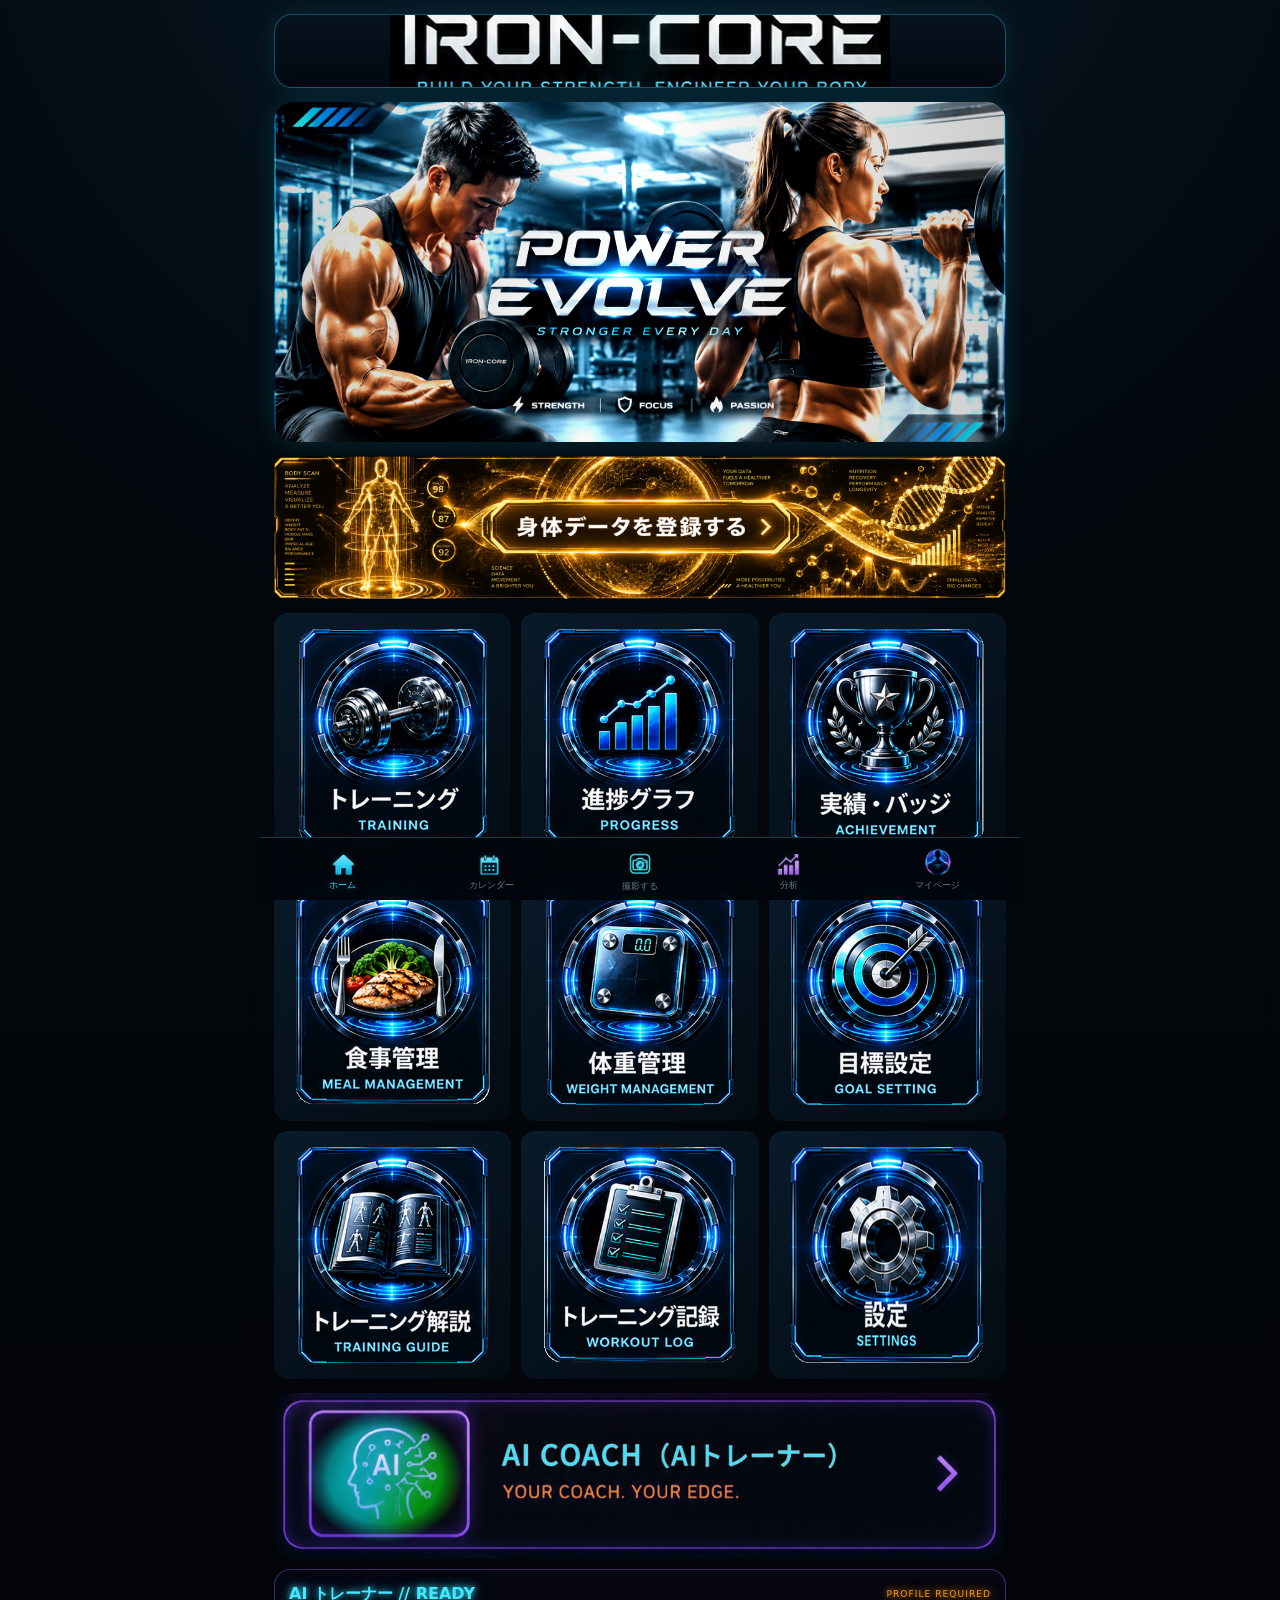
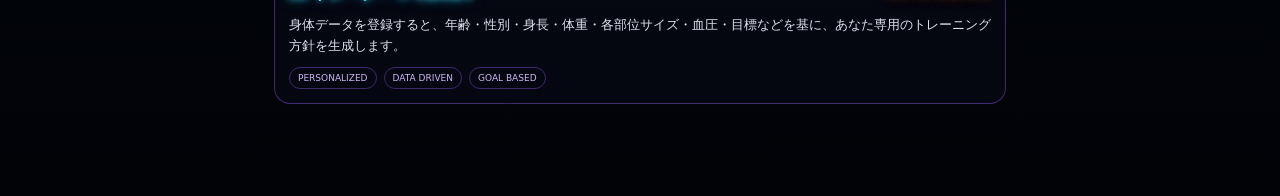
==== inde.html @ 76716d1f "Add files via upload" ====
<!DOCTYPE html>
<html lang="ja">
<head>
<meta charset="UTF-8">
<meta name="viewport" content="width=device-width,initial-scale=1,viewport-fit=cover">
<meta name="theme-color" content="#03070c">
<title>IRON-CORE</title>
<style>
:root{
  --bg:#02060b; --panel:#071421; --panel2:#0a1b2b; --cyan:#20d9ff;
  --cyan2:#66ecff; --purple:#9b5cff; --pink:#ff3fb4; --text:#f3f8ff; --muted:#7d91a6;
  --line:rgba(32,217,255,.42); --shadow:0 0 24px rgba(32,217,255,.12);
}
*{box-sizing:border-box}
html,body{margin:0;min-height:100%;background:
 radial-gradient(circle at 50% -10%,rgba(18,80,120,.28),transparent 42%),
 linear-gradient(180deg,#03070c,#02050a 70%,#010307);color:var(--text);
 font-family:Inter,"Noto Sans JP",system-ui,-apple-system,BlinkMacSystemFont,"Segoe UI",sans-serif}
body{overflow-x:hidden}
button,input,select{font:inherit}
button{cursor:pointer}
.app{width:min(100%,760px);margin:auto;padding:14px 14px 94px}
.topbar{height:74px;display:flex;align-items:center;justify-content:space-between;
 border:1px solid rgba(32,217,255,.34);border-radius:18px;padding:10px 16px;
 background:linear-gradient(180deg,rgba(7,20,32,.96),rgba(2,8,14,.96));
 box-shadow:var(--shadow);position:relative;overflow:hidden}
.topbar:after{content:"";position:absolute;inset:0;pointer-events:none;
 background:linear-gradient(110deg,transparent 0 43%,rgba(32,217,255,.08) 50%,transparent 57%)}
.brand{letter-spacing:.13em;font-weight:900;font-size:25px}
.brand span{color:var(--cyan);text-shadow:0 0 16px rgba(32,217,255,.7)}
.brandLogoWrap{flex:1;display:flex;justify-content:center;align-items:center}.brandLogo{display:block;width:min(100%,500px);height:auto;object-fit:contain}.tag{font-size:9px;letter-spacing:.2em;color:var(--muted);margin-top:2px}
.hud{width:34px;height:34px;border:1px solid var(--line);border-radius:10px;display:grid;place-items:center;color:var(--cyan);font-size:18px}
.hero{margin-top:14px;height:clamp(190px,44vw,340px);border:0;border-radius:20px;overflow:hidden;position:relative;
 background:#07111b center/cover no-repeat url("hero-banner-v2.png?v=2");
 box-shadow:0 0 28px rgba(32,217,255,.14),inset 0 0 40px rgba(0,0,0,.35)}
.hero:before{content:"";position:absolute;inset:0;background:center/cover no-repeat url("hero-banner-v2.png?v=2");filter:brightness(1.12) contrast(1.12);z-index:0}
.hero:after{content:"";position:absolute;inset:0;background:linear-gradient(90deg,rgba(0,0,0,.2),transparent 50%,rgba(0,0,0,.2));z-index:1}
.heroTitle{position:absolute;z-index:2;left:50%;top:50%;transform:translate(-50%,-50%);text-align:center;white-space:nowrap;text-shadow:0 2px 18px #000}
.heroTitle b{font-size:clamp(24px,6vw,46px);letter-spacing:.12em}

.section{margin-top:14px}
.wide{width:100%;min-height:92px;border:1px solid rgba(214,130,255,.92);border-radius:18px;
 background:
   radial-gradient(circle at 9% 50%,rgba(191,77,255,.34),transparent 19%),
   linear-gradient(90deg,rgba(63,16,91,.96),rgba(16,9,37,.98) 43%,rgba(11,7,28,.98));
 color:var(--text);display:flex;align-items:center;gap:16px;padding:16px 20px;
 position:relative;overflow:hidden;
 box-shadow:0 0 24px rgba(184,72,255,.24),inset 0 0 22px rgba(120,44,190,.10)}
.wide:before{content:"";display:block!important;position:absolute;inset:0;pointer-events:none;opacity:.72;
 background:
   linear-gradient(90deg,transparent 0 42%,rgba(207,112,255,.20) 42.1%,transparent 42.25%),
   repeating-linear-gradient(135deg,transparent 0 13px,rgba(196,92,255,.08) 13px 14px,transparent 14px 29px),
   linear-gradient(90deg,transparent 0 70%,rgba(225,120,255,.10) 70.2%,transparent 70.4%);
 border:1px solid rgba(231,158,255,.16);border-radius:18px}
.coach:before{display:none!important}
.wideIcon{width:58px;height:58px;border-radius:50%;border:1px solid rgba(222,128,255,.95);
 display:grid;place-items:center;color:#efcfff;font-size:26px;background:rgba(38,9,57,.72);
 box-shadow:0 0 14px rgba(190,70,255,.42),inset 0 0 12px rgba(255,111,231,.16);
 overflow:hidden;position:relative;z-index:1}
.wideIcon:after{content:"";position:absolute;inset:3px;border-radius:50%;
 border:1px solid rgba(255,115,236,.36);box-shadow:0 0 8px rgba(211,86,255,.28);pointer-events:none}
.wideIcon img{display:block;width:58px;height:58px;object-fit:cover;border-radius:50%}
.wideText{flex:1;text-align:left;position:relative;z-index:1}
.wideText b{display:block;font-size:18px;letter-spacing:.08em;text-shadow:0 0 8px rgba(237,163,255,.55)}
.wideText small{color:#ff86df;font-size:9px;letter-spacing:.16em;text-shadow:0 0 6px rgba(255,82,212,.70),0 0 12px rgba(192,62,255,.35)}
.chev{font-size:30px;color:#e7a5ff;text-shadow:0 0 9px rgba(218,88,255,.85);position:relative;z-index:1}
.grid{display:grid;grid-template-columns:repeat(3,minmax(0,1fr));gap:10px}
.tile{min-width:0;aspect-ratio:1/1;border:1px solid rgba(32,217,255,.48);border-radius:17px;
 background:linear-gradient(145deg,rgba(9,27,43,.96),rgba(3,11,18,.98));display:flex;flex-direction:column;
 align-items:center;justify-content:center;padding:10px;text-align:center;position:relative;overflow:hidden;
 box-shadow:inset 0 0 22px rgba(32,217,255,.035);transition:.18s}
.tile:before{content:"";position:absolute;inset:5px;border:1px solid rgba(32,217,255,.08);border-radius:12px;pointer-events:none}
.tile:active{transform:scale(.97);border-color:var(--cyan);box-shadow:0 0 18px rgba(32,217,255,.22)}
.tile .ico{font-size:32px;line-height:1;color:var(--cyan);filter:drop-shadow(0 0 7px rgba(32,217,255,.55));margin-bottom:12px}
.tile b{font-size:13px;white-space:nowrap}.tile small{font-size:8px;letter-spacing:.11em;color:var(--muted);margin-top:4px;white-space:nowrap}
.coach{border-color:rgba(155,92,255,.72);background:linear-gradient(110deg,#0c1024,#08182a,#120c23);
 box-shadow:0 0 24px rgba(155,92,255,.12)}
.coach .wideIcon{border-color:var(--purple);color:#cba9ff;box-shadow:0 0 18px rgba(155,92,255,.2)}
.coach .wideText b{color:#d9c6ff}.coach .wideText small{color:#a88bd2}
.coachCard{margin-top:10px;border:1px solid rgba(155,92,255,.4);border-radius:16px;padding:14px;background:rgba(7,9,20,.75)}
/* AI トレーナー BANNER IMAGE — replace only the button visual; keep existing click/functionality */
.coachImageButton{
  display:block!important;
  width:100%!important;
  padding:0!important;
  border:0!important;
  border-radius:16px!important;
  background:transparent!important;
  box-shadow:none!important;
  overflow:hidden!important;
  line-height:0!important;
  position:relative!important;
}
/* AI トレーナー left icon: vivid animated rainbow neon glow — source image unchanged */
.coachImageButton:before{
  content:"";
  position:absolute;
  left:-2%;
  top:-8%;
  width:31%;
  height:116%;
  pointer-events:none;
  z-index:2;
  background:
    radial-gradient(circle at 50% 50%,rgba(255,255,255,.32) 0 7%,transparent 18%),
    conic-gradient(from 0deg,#00eaff,#35ff72,#fff02e,#ff3b8d,#b64cff,#27bfff,#00eaff);
  opacity:.72;
  mix-blend-mode:screen;
  -webkit-mask-image:radial-gradient(ellipse 43% 48% at 50% 50%,#000 0%,#000 34%,rgba(0,0,0,.92) 53%,transparent 78%);
  mask-image:radial-gradient(ellipse 43% 48% at 50% 50%,#000 0%,#000 34%,rgba(0,0,0,.92) 53%,transparent 78%);
  filter:blur(4px) saturate(2.1) brightness(1.35);
  background-size:100% 100%;
  animation:aiRainbowSpin 3.2s linear infinite, aiRainbowPulse 1.45s ease-in-out infinite alternate;
}
.coachImageButton:after{
  content:"";
  position:absolute;
  left:0;
  top:0;
  width:30%;
  height:100%;
  pointer-events:none;
  z-index:3;
  background:linear-gradient(110deg,
    rgba(0,234,255,.0) 0%,
    rgba(0,234,255,.75) 16%,
    rgba(53,255,114,.72) 31%,
    rgba(255,240,46,.78) 45%,
    rgba(255,59,141,.78) 62%,
    rgba(182,76,255,.75) 78%,
    rgba(39,191,255,.0) 100%);
  opacity:.82;
  mix-blend-mode:screen;
  -webkit-mask-image:radial-gradient(ellipse 45% 50% at 50% 50%,#000 0%,#000 38%,rgba(0,0,0,.88) 57%,transparent 80%);
  mask-image:radial-gradient(ellipse 45% 50% at 50% 50%,#000 0%,#000 38%,rgba(0,0,0,.88) 57%,transparent 80%);
  filter:blur(3px) saturate(2.25) brightness(1.3);
  background-size:240% 100%;
  animation:aiRainbowSweep 2.2s ease-in-out infinite alternate;
}
@keyframes aiRainbowSpin{
  from{transform:rotate(0deg) scale(1.02)}
  to{transform:rotate(360deg) scale(1.02)}
}
@keyframes aiRainbowPulse{
  from{opacity:.55;filter:blur(5px) saturate(1.8) brightness(1.1)}
  to{opacity:.92;filter:blur(2px) saturate(2.5) brightness(1.55)}
}
@keyframes aiRainbowSweep{
  from{background-position:0% 50%;transform:scaleX(.92)}
  to{background-position:100% 50%;transform:scaleX(1.06)}
}
.coachImageButton:active{
  transform:scale(.985);
  border:0!important;
  box-shadow:none!important;
}
.coachBannerImage{
  display:block;
  width:100%;
  height:auto;
  border:0;
  border-radius:16px;
  object-fit:contain;
  pointer-events:none;
}

.coachHead{display:flex;justify-content:space-between;align-items:center;gap:10px}
.status{font-size:9px;color:#bba3e9;letter-spacing:.12em}.advice{margin-top:9px;line-height:1.65;font-size:13px;color:#dce3ef}
.mini{display:flex;gap:7px;flex-wrap:wrap;margin-top:10px}.pill{font-size:9px;border:1px solid rgba(155,92,255,.38);padding:5px 8px;border-radius:99px;color:#cdb8f5}
.nav{position:fixed;z-index:99999;pointer-events:auto;left:50%;bottom:0;transform:translateX(-50%);width:min(100%,760px);
 background:rgba(2,6,11,.94);backdrop-filter:blur(12px);border-top:1px solid rgba(32,217,255,.25);
 display:grid;grid-template-columns:repeat(5,1fr);padding:8px 8px max(8px,env(safe-area-inset-bottom))}
.nav button{background:none;border:0;color:#66788a;font-size:9px;display:flex;flex-direction:column;align-items:center;justify-content:center;gap:4px;line-height:1.15;overflow:visible}
.nav button span{font-size:20px}.nav button .navIcon{display:block;width:28px;height:28px;object-fit:contain;flex:none}.nav button .navRecordIcon{width:28px;height:28px;margin:0 auto 2px;object-fit:contain;display:block;flex:none}.nav .active{color:var(--cyan);text-shadow:0 0 10px rgba(32,217,255,.45)}
#bottomRecord{align-items:center;justify-content:center;overflow:visible;}
.modal{position:fixed;inset:0;z-index:50;background:rgba(0,0,0,.72);backdrop-filter:blur(8px);display:none;align-items:flex-end;justify-content:center;overflow-y:auto;overflow-x:hidden;-webkit-overflow-scrolling:touch;touch-action:pan-y;overscroll-behavior-y:auto;padding-bottom:calc(86px + env(safe-area-inset-bottom));box-sizing:border-box}
.modal.show{display:flex}
.sheet{width:min(100%,760px);max-height:none;min-height:min-content;overflow:visible;background:linear-gradient(180deg,#071421,#02070d);
 border:1px solid rgba(32,217,255,.5);border-bottom:1px solid rgba(32,217,255,.5);border-radius:22px 22px 0 0;padding:20px 16px 34px;box-shadow:0 -10px 50px rgba(32,217,255,.12);flex:0 0 auto;box-sizing:border-box}
.sheet h2{margin:0 0 5px;font-size:20px}.sheet p{margin:0 0 18px;color:var(--muted);font-size:11px}
.formgrid{display:grid;grid-template-columns:1fr 1fr;gap:10px}
label{font-size:10px;color:#8da3b8;display:block}.field{margin-top:5px;width:100%;background:#06101a;color:#fff;border:1px solid rgba(32,217,255,.26);border-radius:10px;padding:10px;outline:none}
.field:focus{border-color:var(--cyan);box-shadow:0 0 10px rgba(32,217,255,.1)}
.actions{display:flex;gap:10px;margin-top:16px}.primary,.secondary{flex:1;border-radius:11px;padding:12px;border:1px solid var(--cyan)}
.primary{background:var(--cyan);color:#001018;font-weight:800}.secondary{background:transparent;color:var(--text);border-color:#34495b}
@media(max-width:420px){.app{padding-left:10px;padding-right:10px}.grid{gap:7px}.tile{border-radius:13px}.tile .ico{font-size:27px;margin-bottom:8px}.tile b{font-size:11px}.tile small{font-size:7px}.wide{padding:13px 14px}.wideText b{font-size:16px}}

/* REFERENCE IMAGE: 9 PANELS ONLY */
.ref-exact-panel{border:0!important;border-radius:14px!important;padding:0!important;aspect-ratio:249/261;background-color:transparent!important;box-shadow:none!important;overflow:hidden;display:flex;align-items:center;justify-content:center;}
.ref-exact-panel:before{display:none!important}.ref-exact-panel:active{transform:scale(.97);border:0!important;box-shadow:none!important}
.ref-exact-panel span{display:none}
.panelIcon{width:100%;height:100%;object-fit:contain;object-position:center;display:block;pointer-events:none;}
.aiCoachSubtitle{
  margin-top:4px;
  font-size:11px;
  line-height:1.2;
  color:#dfe7ff;
  letter-spacing:.08em;
  text-align:center;
  font-weight:700;
}

/* TRAINING EXPLANATION SCREEN — added without changing the existing top UI */
.trainingScreen{position:fixed;inset:0;z-index:1000;display:none;background:#02070d;overflow-y:auto;overflow-x:hidden;padding:10px 10px 110px;-webkit-overflow-scrolling:touch}
.trainingScreen.show{display:block}
.trainingScreenInner{width:min(100%,760px);margin:auto}
.screenLogoBar{position:sticky;top:0;z-index:50;height:74px;display:flex;align-items:center;justify-content:center;border:1px solid rgba(32,217,255,.34);border-radius:18px;padding:9px 14px;background:linear-gradient(180deg,rgba(7,20,32,.97),rgba(2,8,14,.97));box-shadow:0 0 24px rgba(32,217,255,.12);overflow:hidden;backdrop-filter:blur(12px)}
.screenLogoBar:after{content:"";position:absolute;inset:0;pointer-events:none;background:linear-gradient(110deg,transparent 0 43%,rgba(32,217,255,.08) 50%,transparent 57%)}
.screenLogoBar img{position:relative;z-index:1;display:block;width:min(100%,500px);height:auto;object-fit:contain;cursor:pointer}.brandLogoWrap{cursor:pointer}.screenSubBanner{display:block;width:100%;max-width:760px;height:auto;margin:8px auto 12px;border-radius:14px;object-fit:contain}
/* Achievement screen: logo-to-banner spacing aligned tighter than the common layout */
#achievementScreen .screenSubBanner{margin-top:0;margin-bottom:8px}
#achievementScreen .bannerInstruction{margin-top:0}
.trainingEnvironmentWrap{margin:16px 0 10px;text-align:left}.trainingStartBanner{width:100%;border:1px solid rgba(255,145,0,.85);border-radius:14px;padding:13px 14px;background:linear-gradient(145deg,#0a2030,#06111b);color:#ff9d00;font-weight:900;letter-spacing:.08em;box-shadow:0 0 14px rgba(255,145,0,.28),inset 0 0 14px rgba(255,145,0,.06);text-align:center;text-shadow:0 0 7px rgba(255,145,0,.75)}.trainingEnvironmentWrap #trainingEnvironmentBanner{border-color:rgba(32,217,255,.95);color:#20d9ff;box-shadow:0 0 14px rgba(32,217,255,.32),inset 0 0 14px rgba(32,217,255,.07);text-shadow:0 0 7px rgba(32,217,255,.8)}.trainingStartBanner:active{transform:scale(.985)}
.trainingEnvironmentOptions{display:grid;grid-template-columns:1fr 1fr;gap:8px;margin-top:9px}.trainingEnvironmentOption{display:flex;align-items:center;gap:8px;border:1px solid rgba(32,217,255,.28);border-radius:12px;background:linear-gradient(145deg,#071725,#030b13);padding:11px 9px;color:#d9e5ee;font-size:10px;line-height:1.4}.trainingEnvironmentOption input{accent-color:#ff4fd8;flex:none}.trainingEnvironmentOption b{color:#fff;font-size:10px}.trainingEnvironmentNote{margin:7px 2px 0;color:#fff;font-size:9px;line-height:1.5;text-shadow:0 0 5px rgba(255,255,255,.25)}
.trainingSession{margin-top:14px}.trainingSessionList{margin:0 0 10px;padding:12px 15px;border:1px solid rgba(32,217,255,.22);border-radius:14px;background:linear-gradient(145deg,#071725,#030b13)}.trainingSessionList h3{margin:0 0 8px;color:#20d9ff;font-size:11px;letter-spacing:.08em}.trainingSessionList ol{margin:0;padding-left:20px;color:#aebfcb;font-size:10px;line-height:1.75}.trainingSessionList li.current{color:#fff;font-weight:900;text-shadow:0 0 7px rgba(32,217,255,.45)}
.trainingCurrentCard{border:1px solid rgba(255,79,216,.36);border-radius:16px;background:linear-gradient(145deg,#16091a,#070c14);padding:15px;margin-bottom:10px}.trainingCurrentCard .trainingStep{color:#ff4fd8;font-size:9px;font-weight:900;letter-spacing:.12em}.trainingCurrentCard h3{margin:5px 0 7px;color:#fff;font-size:17px}.trainingCurrentCard p{margin:0;color:#d9e5ee;font-size:11px;line-height:1.7}.trainingCurrentMeta{display:grid;grid-template-columns:repeat(3,1fr);gap:6px;margin:10px 0}.trainingCurrentMeta div{border:1px solid rgba(32,217,255,.18);border-radius:9px;padding:8px 5px;text-align:center}.trainingCurrentMeta small{display:block;color:#7d91a6;font-size:8px}.trainingCurrentMeta strong{display:block;color:#20d9ff;font-size:11px;margin-top:3px}.trainingActionRow{display:grid;grid-template-columns:1fr 1fr;gap:12px;margin-top:12px}.trainingActionBtn{border:1px solid rgba(255,79,216,.42);border-radius:11px;background:#090e17;color:#fff;padding:12px 8px;font-weight:900;letter-spacing:.06em}.trainingActionBtn.clear{border-color:rgba(32,217,255,.5);color:#20d9ff;box-shadow:0 0 10px rgba(32,217,255,.12)}.trainingCalendarAction{width:100%;margin-top:10px;display:block}.trainingCalendarBanner{width:100%;margin-top:0;border:1px solid rgba(255,145,0,.9);border-radius:12px;padding:11px 10px;background:linear-gradient(145deg,rgba(255,145,0,.14),rgba(255,79,216,.045));color:#ff9d00;font-weight:900;letter-spacing:.05em;box-shadow:0 0 13px rgba(255,145,0,.22),inset 0 0 12px rgba(255,145,0,.04);text-align:center;text-shadow:0 0 7px rgba(255,145,0,.72)}.trainingCalendarBanner:active{transform:translateY(1px)}.trainingInterval{margin-top:12px;padding-top:10px;border-top:1px solid rgba(32,217,255,.14)}.trainingIntervalTitle{color:#20d9ff;font-size:9px;font-weight:900;letter-spacing:.1em;margin-bottom:7px}.trainingIntervalBtns{display:grid;grid-template-columns:1fr 1fr;gap:8px}.trainingIntervalBtn{border:1px solid rgba(32,217,255,.35);border-radius:10px;background:#06101a;color:#d9e5ee;padding:9px;font-size:10px;font-weight:800}.trainingTimer{margin-top:9px;text-align:center;color:#ff4fd8;font-size:26px;font-weight:900;letter-spacing:.08em;text-shadow:0 0 10px rgba(255,79,216,.7)}.trainingVibeStop{margin-top:8px;width:100%;border:1px solid rgba(255,79,216,.6);border-radius:10px;background:#16091a;color:#ff78d7;padding:9px;font-weight:900}.trainingProgressBanner{width:100%;margin-top:14px;border:1px solid rgba(255,79,216,.58);border-radius:14px;padding:13px;background:linear-gradient(145deg,#210c22,#0a1018);color:#ff6cda;font-weight:900;letter-spacing:.05em;box-shadow:0 0 15px rgba(255,79,216,.2);text-align:center}.trainingSessionStatus{margin-top:8px;color:#ff4fd8;font-size:9px;line-height:1.55;text-shadow:0 0 6px rgba(255,79,216,.65)}
@media(max-width:520px){.trainingEnvironmentOptions{grid-template-columns:1fr}.trainingCurrentMeta{grid-template-columns:1fr 1fr 1fr}.trainingActionRow{gap:10px}}
.bannerInstruction{margin:2px 2px 12px;color:#ff4fd8;font-size:12px;line-height:1.55;font-weight:800;letter-spacing:.04em;text-align:left;text-shadow:0 0 7px rgba(255,79,216,.85),0 0 15px rgba(255,79,216,.45)}
.weightInputGrid{display:grid;grid-template-columns:1fr 1fr;gap:8px}.weightInputItem{display:block;color:#d9e5ee;font-size:10px}.weightInputItem>span{display:block;color:#7d91a6;font-size:9px;margin-bottom:5px}.weightInputWrap{display:flex;align-items:center;gap:5px;border:1px solid rgba(32,217,255,.34);border-radius:10px;background:#06101a;padding:0 9px}.weightInput{width:100%;min-width:0;border:0!important;outline:0!important;background:transparent!important;color:#fff!important;padding:11px 0!important;font-size:15px!important;font-weight:800}.weightInputWrap b{color:#7d91a6;font-size:10px}.weightDifferenceBox{margin-top:9px;padding:12px;border:1px solid rgba(255,79,216,.38);border-radius:11px;background:rgba(255,79,216,.035);text-align:center}.weightDifferenceBox small{display:block;color:#7d91a6;font-size:8px;letter-spacing:.1em}.weightDifferenceBox strong{display:block;margin-top:3px;color:#ff78d7;font-size:20px;text-shadow:0 0 8px rgba(255,79,216,.65)}.weightDifferenceBox strong.negative{color:#66ecff;text-shadow:0 0 8px rgba(32,217,255,.55)}.weightDifferenceBox span{display:block;margin-top:3px;color:#7d91a6;font-size:8px}.weightMyPageBanner{margin-top:10px!important;cursor:pointer;appearance:none}.weightSaveStatus{min-height:16px;margin-top:7px;color:#7d91a6;font-size:9px;line-height:1.5;text-align:left}.weightSaveStatus.success{color:#ff78d7;text-shadow:0 0 6px rgba(255,79,216,.45)}.weightSaveStatus.error{color:#ff9bbd}.weightCompositionPanel{margin-bottom:10px}.weightMyPageBanner span{pointer-events:none}@media(max-width:520px){.weightInputGrid{grid-template-columns:1fr 1fr}}
.weightInstruction{margin:2px 2px 12px;color:#ff4fd8;font-size:12px;line-height:1.55;font-weight:800;letter-spacing:.04em;text-align:left;text-shadow:0 0 7px rgba(255,79,216,.85),0 0 15px rgba(255,79,216,.45)}.weightCompositionPanel{border:1px solid rgba(32,217,255,.28);border-radius:16px;background:linear-gradient(145deg,#071725,#030b13);padding:15px;margin-bottom:10px;text-align:left}.weightCompositionPanel h3{margin:0 0 10px;color:#20d9ff;font-size:12px;letter-spacing:.1em}.weightCompositionGrid{display:grid;grid-template-columns:repeat(3,1fr);gap:7px}.weightCompositionMetric{padding:10px;border:1px solid rgba(32,217,255,.18);border-radius:10px;background:rgba(32,217,255,.035);min-width:0}.weightCompositionMetric small{display:block;color:#7d91a6;font-size:8px}.weightCompositionMetric strong{display:block;margin-top:3px;font-size:14px;color:#fff;white-space:nowrap}.weightCompositionMetric.diff strong{color:#ff78d7;text-shadow:0 0 7px rgba(255,79,216,.7)}.weightMyPageBanner{display:flex;width:100%;min-height:58px;align-items:center;justify-content:center;box-sizing:border-box;border:1px solid rgba(255,79,216,.72);border-radius:14px;background:linear-gradient(135deg,rgba(255,79,216,.18),rgba(255,79,216,.055));box-shadow:0 0 16px rgba(255,79,216,.16),inset 0 0 18px rgba(255,79,216,.045);color:#ff78d7;font-size:13px;font-weight:900;letter-spacing:.07em;text-shadow:0 0 7px rgba(255,79,216,.85);text-align:center;margin-top:12px}.weightMyPageBanner span{display:block}.weightMyPageBanner:active{transform:translateY(1px)}
.trainingIntro{margin-top:12px;border:1px solid rgba(32,217,255,.34);border-radius:16px;background:linear-gradient(145deg,#071725,#030b13);padding:13px 15px;box-shadow:0 0 20px rgba(32,217,255,.06)}
.trainingIntro b{display:block;font-size:16px;letter-spacing:.1em}.trainingIntro small{display:block;margin-top:3px;color:#20d9ff;font-size:9px;letter-spacing:.14em}.trainingIntro p{margin:9px 0 0;color:#b9c8d5;font-size:11px;line-height:1.65}
.trainingStage{width:100%;margin:12px auto 0;position:relative;display:flex;justify-content:center;align-items:flex-start}
.trainingHologram{display:block;width:min(100%,853px);height:auto;object-fit:contain;object-position:top center}
.trainingSwitch{position:absolute;top:18px;right:18px;display:flex;gap:4px;padding:4px;border:1px solid rgba(32,217,255,.7);border-radius:10px;background:rgba(2,8,14,.84);box-shadow:0 0 18px rgba(32,217,255,.14);backdrop-filter:blur(8px);z-index:20}
.trainingSwitch button{border:1px solid transparent;border-radius:7px;padding:7px 10px;background:transparent;color:#7890a5;font-size:10px;font-weight:900;letter-spacing:.12em;cursor:pointer}.trainingSwitch button.active{color:#001018;background:#20d9ff;box-shadow:0 0 12px rgba(32,217,255,.4)}
.muscleZoneLayer{position:absolute;inset:0;z-index:10;pointer-events:auto}.muscleZone{position:absolute;transform:translate(-50%,-50%);width:170px;height:170px;border-radius:50%;border:2px solid rgba(57,255,20,.98);background:rgba(57,255,20,.025);box-shadow:0 0 0 2px rgba(57,255,20,.08),0 0 18px rgba(57,255,20,.55),0 0 34px rgba(57,255,20,.22),inset 0 0 18px rgba(57,255,20,.10);pointer-events:none;box-sizing:border-box}.muscleZone.small{width:132px;height:132px}
/* BACK VIEW ONLY: neon pink muscle markers; FRONT VIEW remains neon green */
#backZones .muscleZone{border-color:rgba(255,63,180,.98);background:rgba(255,63,180,.025);box-shadow:0 0 0 2px rgba(255,63,180,.08),0 0 18px rgba(255,63,180,.60),0 0 34px rgba(255,63,180,.28),inset 0 0 18px rgba(255,63,180,.10)}
.libraryHeader{margin:18px 0 10px;display:flex;align-items:end;justify-content:space-between;gap:10px}.libraryHeader b{font-size:16px;letter-spacing:.1em}.libraryHeader small{color:#20d9ff;font-size:9px;letter-spacing:.12em}.libraryCount{font-size:10px;color:#8ea4b7;border:1px solid rgba(32,217,255,.25);border-radius:999px;padding:5px 8px;white-space:nowrap}
.exerciseLibrary{display:grid;grid-template-columns:1fr 1fr;gap:10px}.libraryCard{border:1px solid rgba(32,217,255,.3);border-radius:16px;background:linear-gradient(145deg,#071725,#030b13);padding:14px;box-shadow:0 0 20px rgba(32,217,255,.055);text-align:left}.libraryCard .num{font-size:8px;color:#20d9ff;letter-spacing:.16em}.libraryCard h3{margin:4px 0 0;font-size:15px;line-height:1.35}.libraryCard .en{margin-top:3px;color:#7f96aa;font-size:8px;letter-spacing:.08em}.libraryMeta{display:flex;flex-wrap:wrap;gap:5px;margin:9px 0}.libraryMeta span{font-size:8px;color:#b8c9d5;border:1px solid rgba(32,217,255,.2);padding:4px 6px;border-radius:999px}.libraryCard h4{margin:10px 0 4px;color:#20d9ff;font-size:9px;letter-spacing:.12em}.libraryCard p{margin:0;color:#d9e5ee;font-size:11px;line-height:1.65}.libraryCard ol{margin:0;padding-left:18px;color:#d9e5ee;font-size:11px;line-height:1.65}.libraryCard li+li{margin-top:2px}.bodyweightBadge{display:inline-block;margin-left:5px;padding:3px 6px;border-radius:999px;border:1px solid rgba(102,236,255,.7);color:#66ecff;font-size:8px;vertical-align:middle;letter-spacing:.06em}.ngBox{margin-top:9px;padding:8px 9px;border-left:2px solid #ff3fb4;background:rgba(255,63,180,.045);border-radius:7px}.ngBox b{display:block;color:#ff78c9;font-size:9px;letter-spacing:.1em;margin-bottom:3px}.ngBox p{color:#e7c9da;font-size:10px;line-height:1.6}
.exerciseDetails{position:fixed;inset:0;z-index:1100;display:none;background:linear-gradient(180deg,#02070d,#01040a);overflow-y:auto;overflow-x:hidden;padding:10px 10px 110px;-webkit-overflow-scrolling:touch}.exerciseDetails.show{display:block}.exerciseDetailsInner{width:min(100%,760px);margin:auto}.exerciseDetails .screenLogoBar{position:sticky;top:0}.exerciseDetailsHead{position:sticky;top:74px;z-index:3;display:flex;align-items:center;gap:10px;padding:9px 0 10px;background:rgba(2,7,13,.94);backdrop-filter:blur(10px);border-bottom:1px solid rgba(32,217,255,.18)}.exerciseBack{width:38px;height:38px;border:1px solid rgba(32,217,255,.55);border-radius:10px;background:#06131f;color:#20d9ff;font-size:18px}.exerciseDetailsHeadText{flex:1}.exerciseDetailsHeadText b{display:block;font-size:17px;letter-spacing:.08em}.exerciseDetailsHeadText small{color:#7d91a6;font-size:9px;letter-spacing:.14em}.exerciseCards{display:grid;gap:10px;padding-top:12px}.exerciseCard{border:1px solid rgba(32,217,255,.3);border-radius:16px;background:linear-gradient(145deg,#071725,#030b13);padding:15px;box-shadow:0 0 20px rgba(32,217,255,.06);text-align:left}.exerciseCard h3{margin:0;font-size:17px;line-height:1.35}.exerciseCard .en{margin-top:3px;color:#20d9ff;font-size:9px;letter-spacing:.1em}.exerciseMeta{display:flex;flex-wrap:wrap;gap:6px;margin:10px 0}.exerciseMeta span{font-size:9px;color:#a9c0d2;border:1px solid rgba(32,217,255,.2);padding:5px 7px;border-radius:999px}.exerciseCard h4{margin:12px 0 5px;font-size:10px;color:#20d9ff;letter-spacing:.12em}.exerciseCard p{margin:0;color:#d9e5ee;font-size:12px;line-height:1.7}.exerciseCard ol{margin:0;padding-left:19px;color:#d9e5ee;font-size:12px;line-height:1.75}.exerciseCard li+li{margin-top:3px}.exerciseEmpty{padding:28px 12px;text-align:center;color:#7d91a6;border:1px dashed rgba(32,217,255,.25);border-radius:14px}
@media(max-width:620px){.exerciseLibrary{grid-template-columns:1fr}.screenLogoBar{height:68px}.exerciseDetailsHead{top:68px}.libraryCard h3{font-size:15px}}
@media(max-width:520px){.trainingScreen{padding:8px 8px 18px}.trainingSwitch{top:14px;right:14px}.muscleZone{width:21%;height:auto;aspect-ratio:1;border-width:2px}.muscleZone.small{width:16.5%;height:auto;aspect-ratio:1}}

/* TRAINING RECORD // AI + ORIGINAL TWO-PANEL WORKSPACE */
.trainingRecordForm{display:grid;grid-template-columns:1.25fr .75fr .75fr .75fr;gap:7px;margin-top:10px}
.trainingRecordForm label{display:block;color:#9bb0c1;font-size:10px}
.trainingRecordForm .field{width:100%;box-sizing:border-box;margin-top:4px}
.trainingRecordForm .wideField{grid-column:1/-1}
.trainingRecordSave{margin-top:12px;width:100%;border:1px solid #20d9ff;border-radius:13px;background:linear-gradient(180deg,rgba(32,217,255,.18),rgba(32,217,255,.07));color:#20d9ff;padding:14px 12px;font-weight:900;letter-spacing:.08em;box-shadow:0 0 18px rgba(32,217,255,.10)}
.trainingRecordSave:active{transform:scale(.985)}
.trainingRecordSplit{display:grid;gap:10px}
.trainingRecordResult{padding:10px;border:1px solid rgba(32,217,255,.18);border-radius:11px;background:rgba(32,217,255,.035);margin-top:9px}
.trainingRecordResult b{display:block;color:#20d9ff;font-size:10px;letter-spacing:.08em}
.trainingRecordResult p{margin-top:5px;font-size:11px}
.trainingRecordList{margin:8px 0 0;padding-left:18px;color:#d9e5ee;font-size:11px;line-height:1.7}
.trainingRecordList li+li{margin-top:4px}
.trainingRecordBadge{display:inline-block;margin-left:5px;padding:3px 6px;border-radius:999px;border:1px solid rgba(57,255,20,.55);color:#7cff66;font-size:8px;letter-spacing:.06em;vertical-align:middle}
.originalBadge{border-color:rgba(255,63,180,.55);color:#ff8bd2}
@media(max-width:520px){.trainingRecordForm{grid-template-columns:1fr 1fr}.trainingRecordForm .wideField{grid-column:1/-1}}


/* ACHIEVEMENT // 30-STAGE MUSCLE RANK SYSTEM */
.achievementHero{padding:16px;border:1px solid rgba(255,214,82,.34);border-radius:18px;background:linear-gradient(145deg,#17120a,#070b11 62%,#0a0710);box-shadow:0 0 24px rgba(255,210,60,.08);margin-bottom:10px;text-align:center}
.achievementHeroTitle{color:#fff;font-size:15px;font-weight:900;letter-spacing:.1em}.achievementHeroSub{margin-top:4px;color:#9eabb7;font-size:9px;letter-spacing:.12em}.achievementOverall{margin-top:12px;display:grid;grid-template-columns:repeat(2,1fr);gap:7px}.achievementOverall .metric strong{font-size:15px}.achievementPanel{border:1px solid rgba(32,217,255,.28);border-radius:18px;background:linear-gradient(145deg,#071725,#030b13);padding:14px;margin-bottom:10px;text-align:left}.achievementPanel.original{border-color:rgba(255,63,180,.28)}.achievementPanelTitle{display:flex;align-items:center;justify-content:space-between;gap:8px;margin-bottom:4px}.achievementPanelTitle b{color:#20d9ff;font-size:12px;letter-spacing:.09em}.achievementPanel.original .achievementPanelTitle b{color:#ff78c9}.achievementPanelTitle span{font-size:9px;color:#7d91a6;white-space:nowrap}.achievementDesc{color:#aebfcb;font-size:10px;line-height:1.65;margin-bottom:10px}.rankTrack{display:grid;grid-template-columns:repeat(3,1fr);gap:7px}.rankTier{border:1px solid rgba(255,255,255,.08);border-radius:12px;padding:9px;background:rgba(0,0,0,.18);text-align:center;min-width:0}.rankTier.active{box-shadow:0 0 16px rgba(255,255,255,.06)}.rankTier.locked{opacity:.55}.rankTierLabel{font-size:9px;font-weight:900;letter-spacing:.08em}.bronzeTier .rankTierLabel{color:#c88952}.silverTier .rankTierLabel{color:#d7e0e8}.goldTier .rankTierLabel{color:#ffd84a}.rankStars{display:grid;grid-template-columns:repeat(5,1fr);gap:3px;margin-top:7px}.rankStar{height:24px;display:grid;place-items:center;font-size:19px;line-height:1;color:#17191c;filter:drop-shadow(0 0 0 transparent);transition:.15s}.rankStar.earned.bronze{color:#c88952;text-shadow:0 0 8px rgba(200,137,82,.35)}.rankStar.earned.silver{color:#dce5ec;text-shadow:0 0 8px rgba(220,229,236,.32)}.rankStar.earned.gold{color:#ffd84a;text-shadow:0 0 10px rgba(255,216,74,.5)}.rankTierProgress{margin-top:7px;color:#7d91a6;font-size:8px;letter-spacing:.08em}.muscleTitle{margin-top:9px;padding:7px;border-radius:9px;text-align:center;font-size:10px;font-weight:900;letter-spacing:.1em;border:1px solid rgba(255,255,255,.08);background:rgba(255,255,255,.025)}.muscleTitle.earned.bronze{color:#d49a64;border-color:rgba(200,137,82,.32)}.muscleTitle.earned.silver{color:#e3ebf1;border-color:rgba(220,229,236,.28)}.muscleTitle.earned.gold{color:#ffe16c;border-color:rgba(255,216,74,.34);box-shadow:0 0 12px rgba(255,216,74,.08)}.achievementTrophy{padding:18px 12px;border:1px solid rgba(255,214,82,.28);border-radius:18px;background:radial-gradient(circle at 50% 18%,rgba(255,215,80,.08),transparent 42%),linear-gradient(145deg,#090b10,#020305);text-align:center;margin-top:4px}.trophyIcon{width:118px;height:118px;margin:0 auto 7px;display:grid;place-items:center;color:#020305;filter:drop-shadow(0 0 10px rgba(0,0,0,.7));transition:.25s}.trophyIcon.unlocked{color:#ffd84a;filter:drop-shadow(0 0 8px rgba(255,216,74,.42))}.trophyIcon svg{width:100%;height:100%;display:block}.trophyTitle{font-size:13px;font-weight:900;letter-spacing:.1em;color:#7d91a6}.trophyIcon.unlocked + .trophyTitle{color:#ffe16c}.trophySub{margin-top:4px;color:#6f7d88;font-size:9px;line-height:1.6}.achievementNotice{margin-top:8px;padding:8px 9px;border-left:2px solid #20d9ff;border-radius:7px;background:rgba(32,217,255,.035);color:#9db0bf;font-size:9px;line-height:1.65}
@media(max-width:520px){.rankTrack{grid-template-columns:1fr}.rankStars{grid-template-columns:repeat(10,1fr)}.achievementOverall{grid-template-columns:1fr 1fr}}

/* PERSONAL GUIDANCE SCREENS */
/* CALENDAR / WORKOUT DAILY LOG */
.calendarScreen{position:fixed;inset:0;z-index:1050;display:none;background:linear-gradient(180deg,#02070d,#01040a);overflow:auto;padding:10px 10px 120px}.calendarScreen.show{display:block}.calendarInner{width:min(100%,760px);margin:auto}.calendarScreen .screenLogoBar{position:sticky;top:0;z-index:3}.calendarMonthBar{display:flex;align-items:center;justify-content:space-between;gap:8px;margin:10px 0 8px;padding:10px 12px;border:1px solid rgba(32,217,255,.28);border-radius:14px;background:linear-gradient(145deg,#071725,#030b13)}.calendarMonthBar strong{color:#20d9ff;font-size:15px;letter-spacing:.08em}.calendarMonthBtn{width:38px;height:34px;border:1px solid rgba(32,217,255,.38);border-radius:9px;background:#06101a;color:#20d9ff;font-size:20px;font-weight:900}.calendarWeek{display:grid;grid-template-columns:repeat(7,1fr);gap:4px;margin-bottom:4px}.calendarWeek span{text-align:center;color:#7d91a6;font-size:9px;padding:4px 0}.calendarGrid{display:grid;grid-template-columns:repeat(7,1fr);gap:4px;padding:10px;border:1px solid rgba(32,217,255,.28);border-radius:16px;background:linear-gradient(145deg,#071725,#030b13)}.calendarDay{position:relative;min-height:44px;border:1px solid rgba(32,217,255,.15);border-radius:9px;background:#06101a;color:#d9e5ee;font-weight:800;font-size:12px}.calendarDay.empty{border-color:transparent;background:transparent}.calendarDay.today{box-shadow:inset 0 0 0 1px rgba(255,79,216,.72),0 0 8px rgba(255,79,216,.18)}.calendarDay.hasLog{border-color:rgba(255,79,216,.65);color:#ff78d7;text-shadow:0 0 6px rgba(255,79,216,.5)}.calendarDay.hasLog::after{content:"";position:absolute;left:50%;bottom:4px;width:5px;height:5px;transform:translateX(-50%);border-radius:50%;background:#ff78d7;box-shadow:0 0 7px rgba(255,79,216,.85)}.calendarHint{margin:10px 2px 12px;color:#7d91a6;font-size:9px;line-height:1.6;text-align:left}.calendarLogPanel{border:1px solid rgba(32,217,255,.28);border-radius:16px;background:linear-gradient(145deg,#071725,#030b13);padding:15px;margin-bottom:10px}.calendarLogPanel h3{margin:0 0 8px;color:#20d9ff;font-size:12px;letter-spacing:.1em}.calendarSelectedDate{color:#ff78d7;font-weight:900;font-size:13px;text-shadow:0 0 7px rgba(255,79,216,.65);margin-bottom:10px}.calendarForm{display:grid;grid-template-columns:1.5fr .7fr .7fr .7fr;gap:8px}.calendarForm label{display:block;color:#7d91a6;font-size:9px}.calendarForm .field{width:100%;box-sizing:border-box;margin-top:4px}.calendarForm .wideField{grid-column:1/-1}.calendarActions{display:grid;grid-template-columns:1fr 1fr;gap:8px;margin-top:10px}.calendarRecordBtn,.calendarResetBtn{border-radius:11px;padding:13px 10px;font-weight:900;font-size:12px}.calendarRecordBtn{border:1px solid #20d9ff;background:rgba(32,217,255,.12);color:#20d9ff}.calendarResetBtn{border:1px solid rgba(125,145,166,.45);background:rgba(125,145,166,.08);color:#b8c7d5}.calendarProgressNote{margin:10px 2px 0;color:#ff78d7;font-size:11px;line-height:1.6;font-weight:900;letter-spacing:.03em;text-align:left;text-shadow:0 0 7px rgba(255,79,216,.85),0 0 15px rgba(255,79,216,.4)}.calendarSavedList{margin-top:10px;padding-top:10px;border-top:1px solid rgba(32,217,255,.14)}.calendarSavedList b{color:#20d9ff;font-size:10px;letter-spacing:.08em}.calendarSavedList ul{margin:6px 0 0;padding-left:18px;color:#d9e5ee;font-size:10px;line-height:1.7}.calendarSavedList li+li{margin-top:3px}.calendarStatus{min-height:16px;margin-top:7px;color:#7d91a6;font-size:9px;line-height:1.5}.calendarStatus.success{color:#ff78d7;text-shadow:0 0 6px rgba(255,79,216,.45)}.calendarStatus.error{color:#ff9bbd}@media(max-width:520px){.calendarForm{grid-template-columns:1fr 1fr}.calendarForm .wideField{grid-column:1/-1}}

.personalScreen{position:fixed;inset:0;z-index:1050;display:none;background:linear-gradient(180deg,#02070d,#01040a);overflow:auto;padding:10px 10px 120px}.personalScreen.show{display:block}.personalInner{width:min(100%,760px);margin:auto}.personalScreen .screenLogoBar{position:sticky;top:0;margin-bottom:0}
.myPageLogoBar{position:sticky;top:0;z-index:60;margin-bottom:0;cursor:pointer}
.personalScreen .screenSubBanner{display:block;width:100%;height:auto;margin:8px auto 16px;visibility:visible;opacity:1}.personalHead{padding:14px 2px 10px}.personalHead b{display:block;color:#20d9ff;font-size:18px;letter-spacing:.08em}.personalHead small{color:#7d91a6;font-size:9px;letter-spacing:.14em}.personalCard{border:1px solid rgba(32,217,255,.28);border-radius:16px;background:linear-gradient(145deg,#071725,#030b13);padding:15px;margin-bottom:10px;text-align:left}.personalCard h3{margin:0 0 8px;color:#20d9ff;font-size:12px;letter-spacing:.1em}.personalCard p{margin:0;color:#d9e5ee;font-size:12px;line-height:1.75}.metricGrid{display:grid;grid-template-columns:repeat(2,1fr);gap:7px}.metric{padding:10px;border:1px solid rgba(32,217,255,.18);border-radius:10px;background:rgba(32,217,255,.035)}.metric small{display:block;color:#7d91a6;font-size:8px}.metric strong{display:block;margin-top:3px;font-size:14px}.recommendList{margin:0;padding-left:20px;color:#d9e5ee;font-size:12px;line-height:1.75}.personalNote{margin-top:8px;color:#7d91a6;font-size:9px;line-height:1.6}/* BODY PROFILE: logo size/alignment unified with other screens */
.profileLogo{margin:0}
.profileLogo .screenLogoBar{
  height:74px;
  padding:9px 14px;
  border-radius:18px;
}
.profileLogo .screenLogoBar img{
  width:min(100%,500px);
  height:auto;
  object-fit:contain;
}
.personalProfileTitle{
  color:#ff3fb4!important;
  text-shadow:0 0 7px rgba(255,63,180,.78),0 0 16px rgba(255,63,180,.42);

  margin-top:10px;
}
.personalBestSection{
  grid-column:1/-1;
  margin:8px 0 0;
  padding:10px 10px 12px;
  border:1px solid rgba(255,63,180,.72);
  border-radius:16px;
  background:linear-gradient(145deg,rgba(36,8,30,.22),rgba(8,10,24,.18));
  box-shadow:0 0 18px rgba(255,63,180,.16),inset 0 0 14px rgba(255,63,180,.06);
}
.personalBestTitle{
  display:flex;
  flex-direction:column;
  align-items:flex-start;
  gap:4px;
  margin:0 0 10px;
  color:#ff3fb4;
  font-size:18px;
  font-weight:900;
  letter-spacing:.06em;
  text-shadow:0 0 7px rgba(255,63,180,.78),0 0 14px rgba(255,63,180,.35);
}
.personalBestTitle small{
  order:-1;
  color:#ff9bd6;
  font-size:13px;
  font-weight:700;
  letter-spacing:.03em;
  line-height:1.35;
  text-shadow:0 0 6px rgba(255,63,180,.45);
}
.personalBestGrid{
  display:grid;
  grid-template-columns:repeat(3,minmax(0,1fr));
  gap:10px;
}
@media(max-width:520px){
  .personalBestGrid{grid-template-columns:repeat(3,minmax(0,1fr));gap:7px}
  .personalBestTitle{font-size:17px}
  .personalBestTitle small{font-size:10px}
}

/* BODY PROFILE BANNER: remove old residual edge line / no overlapping old frame */
 .bodyProfileScreenBanner{
  display:block;
  width:100%;
  max-width:760px;
  height:auto;
  aspect-ratio:auto;
  object-fit:contain;
  object-position:center;
  margin:12px auto 12px;
  border:0 !important;
  outline:0 !important;
  box-shadow:none !important;
  background:transparent !important;
  /* 元画像の完成枠だけを見せる。古い残り線を避けるため 1〜2px だけ内側でクリップ */
  border-radius:0 !important;
  overflow:hidden !important;
  -webkit-clip-path: inset(0 0 2px 1px);
  clip-path: inset(0 0 2px 1px);
  vertical-align:top;
}



/* GOAL SETTING // AI トレーナー CURRENT TARGET PANEL */
.goalAiPanel{margin-top:14px;padding:15px;border:1px solid rgba(155,92,255,.55);border-radius:18px;background:linear-gradient(145deg,rgba(19,12,35,.96),rgba(5,14,25,.98));box-shadow:0 0 24px rgba(155,92,255,.10)}
.goalAiTitle{color:#fff;font-size:15px;font-weight:900;letter-spacing:.09em}.goalAiSub{margin-top:3px;color:#a88bd2;font-size:8px;letter-spacing:.14em;line-height:1.5}.goalDataLabel{margin:14px 0 7px;color:#20d9ff;font-size:9px;font-weight:900;letter-spacing:.12em}.goalMetricGrid{margin-top:0}.goalPrimaryMetric{border-color:rgba(155,92,255,.42);background:rgba(155,92,255,.07)}.goalPrimaryMetric strong{font-size:16px}.goalPrimaryMetric span{display:block;margin-top:3px;color:#a88bd2;font-size:9px}.goalAiSection{margin-top:10px;padding:11px;border-radius:12px;border:1px solid rgba(32,217,255,.2);background:rgba(32,217,255,.025)}.goalAiSection h4{margin:0 0 5px;font-size:9px;letter-spacing:.12em}.goalAiSection p{margin:0;color:#d9e5ee;font-size:11px;line-height:1.75}.goalAdvice{border-color:rgba(32,217,255,.28)}.goalAdvice h4{color:#20d9ff}.goalProposal{border-color:rgba(155,92,255,.30)}.goalProposal h4{color:#c6a9ff}.goalCaution{border-color:rgba(255,63,180,.28);background:rgba(255,63,180,.025)}.goalCaution h4{color:#ff78c9}.goalAiExplanation{margin-top:10px;padding:10px;border-left:2px solid #20d9ff;background:rgba(32,217,255,.035);border-radius:7px}.goalAiExplanation b{display:block;color:#20d9ff;font-size:9px;letter-spacing:.1em;margin-bottom:4px}.goalAiExplanation p{margin:0;color:#a9bccb;font-size:10px;line-height:1.7}

/* AI トレーナー banner at the bottom of AI ANALYSIS — same visual size/function as HOME */
.analysisCoachBannerWrap{margin:18px 0 8px;padding-bottom:2px;}
.analysisCoachBanner{margin:0!important;width:100%;}
.analysisCoachBanner .wideText,.analysisCoachBanner .chev{display:none!important;}

/* AI トレーナー command center */
.aiCoachScreen{position:fixed;inset:0;z-index:1060;display:none;background:linear-gradient(180deg,#02070d,#01040a);overflow-y:auto;overflow-x:hidden;padding:10px 10px 120px;-webkit-overflow-scrolling:touch}
.aiCoachScreen.show{display:block}
.aiCoachInner{width:min(100%,760px);margin:auto}
.aiCoachScreen .screenLogoBar{position:sticky;top:0;z-index:5}
.coachGreeting{border:1px solid rgba(155,92,255,.55);border-radius:18px;background:linear-gradient(145deg,rgba(19,12,35,.96),rgba(5,14,25,.98));padding:16px;margin:10px 0;box-shadow:0 0 24px rgba(155,92,255,.12)}
.coachGreeting b{display:block;color:#fff;font-size:18px15pxletter-spacing:.05em}.coachGreeting small{display:block;color:#a88bd2;font-size:9px;letter-spacing:.16em;margin-top:4px}.coachGreeting p{margin:10px 0 0;color:#dce7ef;font-size:12px;line-height:1.8}
.coachRealtime{display:grid;grid-template-columns:repeat(3,1fr);gap:7px;margin-bottom:10px}.coachStat{padding:10px;border:1px solid rgba(32,217,255,.22);border-radius:11px;background:rgba(32,217,255,.035)}.coachStat small{display:block;color:#7d91a6;font-size:8px}.coachStat strong{display:block;margin-top:3px;color:#fff;font-size:13px}
.coachAction{width:100%;border:1px solid rgba(32,217,255,.35);border-radius:13px;background:#06121e;color:#d9e5ee;padding:11px;text-align:left;margin-top:8px}
.coachAction:active{border-color:var(--cyan)}
.coachRecordForm{display:grid;grid-template-columns:1.4fr .8fr .7fr .7fr;gap:7px}.coachRecordForm .field{min-width:0}.coachSave{grid-column:1/-1;border:1px solid var(--cyan);border-radius:11px;background:rgba(32,217,255,.12);color:#20d9ff;padding:11px;font-weight:800}
.coachList{margin:8px 0 0;padding-left:18px;color:#d9e5ee;font-size:11px;line-height:1.7}.coachList li{margin-bottom:4px}
@media(max-width:520px){.coachRealtime{grid-template-columns:repeat(2,1fr)}.coachRecordForm{grid-template-columns:1fr 1fr}.coachRecordForm label:first-child{grid-column:1/-1}}

.settingsScreen{position:fixed;inset:0;z-index:1050;display:none;background:linear-gradient(180deg,#02070d,#01040a);overflow-y:auto;overflow-x:hidden;padding:10px 10px 120px;-webkit-overflow-scrolling:touch}
.settingsScreen.show{display:block}
.settingsInner{width:min(100%,760px);margin:auto}
.settingsScreen .screenLogoBar{position:sticky;top:0}
.settingsBanner{margin-top:8px;border:0;border-radius:0;overflow:visible;background:transparent;box-shadow:none}
.settingsBanner img{display:block;width:100%;height:auto;aspect-ratio:1792/1024;object-fit:cover;border:0}
.settingsHead{padding:14px 2px 10px}
.settingsHead b{display:block;color:var(--cyan);font-size:22px;letter-spacing:.08em;font-weight:900}
.settingsHead small{display:block;margin-top:4px;color:var(--muted);font-size:10px;letter-spacing:.14em}
.settingsGroup{border:1px solid rgba(32,217,255,.22);border-radius:16px;background:linear-gradient(145deg,#071725,#030b13);padding:13px;margin-bottom:10px;box-shadow:0 0 18px rgba(32,217,255,.045)}
.settingsGroup h3{margin:0 0 10px;color:var(--cyan);font-size:12px;letter-spacing:.12em;font-weight:900}
.settingsItem{display:flex;align-items:center;gap:10px;padding:12px 0;border-top:1px solid rgba(32,217,255,.10);min-height:48px;box-sizing:border-box}
.settingsItem:first-of-type{border-top:0}
.settingsIcon{width:34px;flex:none;text-align:center;color:var(--cyan);font-size:22px;line-height:1;text-shadow:0 0 10px rgba(32,217,255,.35)}
.settingsIcon svg{display:block;width:32px;height:32px;margin:0 auto;fill:none;stroke:currentColor;stroke-width:2;stroke-linecap:round;stroke-linejoin:round;filter:drop-shadow(0 0 5px rgba(32,217,255,.28))}
.settingsIcon svg circle,.settingsIcon svg rect,.settingsIcon svg path{vector-effect:non-scaling-stroke}
.bodyDataIcon{width:42px;height:42px;display:flex;align-items:center;justify-content:center}
.bodyDataIcon img{display:block;width:42px;height:42px;object-fit:contain;filter:drop-shadow(0 0 5px rgba(32,217,255,.28))}

.settingsIcon svg path,.settingsIcon svg circle,.settingsIcon svg rect{vector-effect:non-scaling-stroke}
.settingsItemText{flex:1;text-align:left;min-width:0}
.settingsItemText b{display:block;font-size:14px;line-height:1.25}
.settingsItemText small{display:block;margin-top:3px;color:var(--muted);font-size:10px;line-height:1.45}
.settingsBtn{border:1px solid rgba(255,63,180,.75);background:rgba(255,63,180,.055);color:#ff8dcd;border-radius:10px;padding:10px 13px;font-size:10px;white-space:nowrap;min-width:76px}
.settingsBtn:active{transform:scale(.97)}
.settingsSelect{background:#06101a;color:#fff;border:1px solid rgba(32,217,255,.34);border-radius:9px;padding:8px 10px;min-width:92px;font-size:11px}
.settingsSwitch{appearance:none;width:46px;height:26px;border:1px solid rgba(32,217,255,.35);border-radius:99px;background:#071421;position:relative;flex:none}
.settingsSwitch:before{content:"";position:absolute;top:3px;left:3px;width:18px;height:18px;border-radius:50%;background:#66788a;transition:.18s}
.settingsSwitch:checked{border-color:var(--cyan);background:rgba(32,217,255,.55)}
.settingsSwitch:checked:before{left:24px;background:#fff;box-shadow:0 0 10px rgba(32,217,255,.55)}
.settingsDanger{border-color:rgba(255,63,180,.48)}
.settingsDanger h3{color:#ff78c9}
.settingsNote{color:var(--muted);font-size:9px;line-height:1.65;margin:5px 0 0}
.settingsResetDesc{font-size:10px !important;line-height:1.55 !important}
@media(max-width:520px){
  .settingsHead b{font-size:21px}
  .settingsItem{gap:8px}
  .settingsIcon{width:32px}
  .settingsItemText b{font-size:13px}
  .settingsItemText small{font-size:9px}
}
@media(max-width:520px){.metricGrid{grid-template-columns:1fr 1fr}.personalCard{padding:13px}.weightCompositionGrid{grid-template-columns:1fr 1fr}.weightCompositionMetric:last-child{grid-column:1/-1}}

/* GLOBAL SCROLL SAFETY — every app screen remains vertically scrollable */
html, body{
  min-height:100%;
  overflow-x:hidden;
}
main.app{
  min-height:100vh;
  padding-bottom:calc(92px + env(safe-area-inset-bottom));
}
.trainingScreen,
.exerciseDetails,
.personalScreen,
.modal{
  touch-action:pan-y;
  overscroll-behavior-y:auto;
  -webkit-overflow-scrolling:touch;
}
.trainingScreen{
  overflow-y:auto !important;
  overflow-x:hidden !important;
  height:100dvh;
  max-height:100dvh;
  box-sizing:border-box;
  padding-bottom:calc(110px + env(safe-area-inset-bottom));
}
.exerciseDetails{
  overflow-y:auto !important;
  overflow-x:hidden !important;
  height:100dvh;
  max-height:100dvh;
  box-sizing:border-box;
  padding-bottom:calc(110px + env(safe-area-inset-bottom));
}
.personalScreen{
  overflow-y:auto !important;
  overflow-x:hidden !important;
  height:100dvh;
  max-height:100dvh;
  box-sizing:border-box;
  padding-bottom:calc(120px + env(safe-area-inset-bottom));
}
.sheet{
  -webkit-overflow-scrolling:touch;
  overscroll-behavior-y:auto;
}


/* AI トレーナー / PROFILE MODAL — reliable Android touch scrolling */
.modal{
  overflow-y:auto !important;
  overflow-x:hidden !important;
  align-items:flex-start !important;
  padding-top:10px;
  padding-bottom:calc(110px + env(safe-area-inset-bottom)) !important;
  box-sizing:border-box;
  touch-action:pan-y !important;
  -webkit-overflow-scrolling:touch !important;
}
.modal .sheet{
  width:min(100%,760px);
  max-height:none !important;
  min-height:0 !important;
  height:auto !important;
  margin:0 auto;
  overflow:visible !important;
  flex:none;
}
.personalScreen{
  height:100dvh !important;
  max-height:100dvh !important;
  box-sizing:border-box !important;
  overflow-y:scroll !important;
  overflow-x:hidden !important;
  touch-action:pan-y !important;
  -webkit-overflow-scrolling:touch !important;
}
.personalInner{
  min-height:calc(100% + 2px);
  padding-bottom:2px;
}


/* GLOBAL BOTTOM NAV — always visible and tappable from every screen */
.nav{
  position:fixed !important;
  left:50% !important;
  bottom:0 !important;
  z-index:2147483000 !important;
  pointer-events:auto !important;
  transform:translateX(-50%) translateZ(0);
  padding-bottom:max(8px,env(safe-area-inset-bottom));
}


.settingsIcon.realIcon{width:42px;height:42px;display:flex;align-items:center;justify-content:center;flex:none}
.settingsIcon.realIcon img{display:block;width:42px;height:42px;object-fit:contain}


/* MY PAGE // PHOTO MEMORY */
.myPhotoSection{margin-top:22px}
.myPhotoWindow{position:relative;width:100%;min-height:190px;border:1px solid rgba(191,153,76,.28);border-radius:18px;overflow:hidden;background:linear-gradient(145deg,#111316,#070809);box-shadow:0 16px 34px rgba(0,0,0,.34),inset 0 1px 0 rgba(255,255,255,.035)}
.myPhotoWindow img{display:block;width:100%;height:250px;object-fit:cover;cursor:zoom-in}
.myPhotoWindow.empty{display:flex;align-items:center;justify-content:center;padding:28px;text-align:center}
.myPhotoEmpty{color:#77736b;font-size:11px;line-height:1.8;letter-spacing:.08em}
.myPhotoBadge{position:absolute;left:12px;top:12px;z-index:2;padding:6px 9px;border:1px solid rgba(255,255,255,.12);border-radius:999px;background:rgba(0,0,0,.58);backdrop-filter:blur(8px);color:#d9d3c7;font-size:8px;letter-spacing:.16em}
.myPhotoHint{position:absolute;right:12px;bottom:12px;padding:6px 9px;border-radius:999px;background:rgba(0,0,0,.6);color:#eee9df;font-size:8px;letter-spacing:.08em}
.myPhotoViewer{position:fixed;inset:0;z-index:3000;display:none;align-items:center;justify-content:center;background:rgba(0,0,0,.96);padding:22px 14px;touch-action:none}
.myPhotoViewer.show{display:flex}
.myPhotoViewer img{max-width:100%;max-height:88vh;width:auto;height:auto;object-fit:contain;border-radius:6px;box-shadow:0 18px 60px rgba(0,0,0,.7)}
.myPhotoViewerClose{position:absolute;top:18px;right:18px;width:42px;height:42px;border:1px solid rgba(255,255,255,.2);border-radius:50%;background:rgba(20,20,20,.8);color:#fff;font-size:24px;line-height:1;cursor:pointer}
.myPhotoViewerLabel{position:absolute;left:18px;top:22px;color:#d7d0c4;font-size:9px;letter-spacing:.18em}

/* MY PAGE // IRON-CORE PREMIUM COMMAND CENTER */
.myPageScreen{position:fixed;inset:0;z-index:1050;display:none;background:radial-gradient(circle at 50% -10%,rgba(190,150,72,.14),transparent 34%),radial-gradient(circle at 100% 45%,rgba(62,78,102,.12),transparent 30%),linear-gradient(180deg,#050505 0%,#090a0c 42%,#030405 100%);overflow-y:auto;overflow-x:hidden;padding:12px 13px 124px;color:#f3f0e8;-webkit-overflow-scrolling:touch}
.myPageScreen.show{display:block}
.myPageReturnBtn{display:none;position:fixed;left:50%;bottom:76px;transform:translateX(-50%);z-index:75;width:calc(100% - 32px);max-width:740px;margin:0;padding:13px 16px;border:1px solid rgba(32,217,255,.42);border-radius:14px;background:linear-gradient(145deg,rgba(8,24,35,.98),rgba(3,10,17,.98));color:#dceaf2;font-weight:900;letter-spacing:.08em;box-shadow:0 8px 24px rgba(0,0,0,.28);cursor:pointer;text-align:center}
.myPageReturnBtn::before{content:"‹";margin-right:8px;color:#20d9ff;font-size:18px;vertical-align:-1px}
.myPageReturnBtn:active{transform:translateY(1px);border-color:#20d9ff;background:rgba(32,217,255,.08)}
.myPageReturnActive .myPageReturnBtn{display:block}
.myPageWrap{width:min(720px,100%);margin:0 auto}.myPageSubBanner{display:block;width:100%;height:auto;aspect-ratio:985/165;object-fit:cover;margin:8px 0 12px;border-radius:16px;border:1px solid rgba(190,150,72,.28);box-shadow:0 14px 34px rgba(0,0,0,.42),inset 0 1px rgba(255,255,255,.06);cursor:default}
.myHero{position:relative;overflow:hidden;border:1px solid rgba(191,153,80,.34);border-radius:24px;padding:21px;background:linear-gradient(135deg,#171717 0%,#0b0c0d 55%,#11100d 100%);box-shadow:0 22px 55px rgba(0,0,0,.48),inset 0 1px rgba(255,255,255,.08);margin-bottom:14px}.myHero:before{content:"";position:absolute;inset:0;background:linear-gradient(120deg,transparent 25%,rgba(255,255,255,.035) 50%,transparent 75%);pointer-events:none}.myHero:after{content:"IC";position:absolute;right:-18px;top:-35px;font-size:150px;font-weight:950;font-style:italic;letter-spacing:-.15em;color:rgba(190,150,72,.045);pointer-events:none}.myHeroRow{display:flex;align-items:center;gap:15px;position:relative;z-index:1}.myAvatar{width:66px;height:66px;border-radius:19px;display:grid;place-items:center;background:linear-gradient(145deg,#2a2926,#0d0d0d);border:1px solid rgba(214,177,98,.48);box-shadow:0 8px 25px rgba(0,0,0,.45),inset 0 1px rgba(255,255,255,.08);font-size:26px;font-weight:950;color:#e3c98f;flex:none}.myGreeting{min-width:0}.myGreeting small{display:block;color:#a58d62;font-size:9px;letter-spacing:.23em;font-weight:900}.myGreeting h2{margin:5px 0 4px;font-size:23px;letter-spacing:.02em;white-space:nowrap;overflow:hidden;text-overflow:ellipsis}.myGreeting p{margin:0;color:#9b9a96;font-size:10px}.myProfileBtn{width:100%;margin-top:17px;border:1px solid rgba(190,150,72,.28);background:rgba(255,255,255,.035);color:#e7dfd0;border-radius:12px;padding:11px 13px;text-align:left;font-weight:800;display:flex;justify-content:space-between;align-items:center;position:relative;z-index:1}.myProfileBtn b{font-size:20px;color:#c8a96a;font-weight:400}
.mySectionTitle{font-size:9px;letter-spacing:.28em;color:#9b8a69;font-weight:950;margin:21px 4px 8px;display:flex;align-items:center;gap:9px}.mySectionTitle:after{content:"";height:1px;flex:1;background:linear-gradient(90deg,rgba(190,150,72,.3),transparent)}
.myMetrics{display:grid;grid-template-columns:repeat(3,1fr);gap:8px}.myMetric{position:relative;overflow:hidden;border:1px solid rgba(255,255,255,.09);border-radius:16px;background:linear-gradient(145deg,rgba(35,35,35,.82),rgba(12,12,12,.9));padding:14px 11px;box-shadow:inset 0 1px rgba(255,255,255,.045)}.myMetric:after{content:"";position:absolute;width:46px;height:46px;right:-23px;bottom:-23px;border-radius:50%;border:1px solid rgba(190,150,72,.15)}.myMetric span{display:block;color:#89837a;font-size:8px;letter-spacing:.16em;font-weight:800}.myMetric strong{display:block;font-size:20px;margin-top:6px;letter-spacing:-.02em}.myMetric em{font-style:normal;font-size:8px;color:#a99877;margin-left:3px;letter-spacing:.08em}
.myGoal{border:1px solid rgba(190,150,72,.2);border-radius:18px;background:linear-gradient(145deg,rgba(29,28,25,.9),rgba(10,10,10,.94));padding:16px;box-shadow:inset 0 1px rgba(255,255,255,.045)}.myGoalHead{display:flex;justify-content:space-between;gap:10px;align-items:end}.myGoalHead strong{font-size:17px;color:#eee7d9}.myGoalHead span{font-size:9px;color:#958c7d;text-align:right}.myProgress{height:7px;background:#171513;border-radius:99px;overflow:hidden;margin:14px 0 8px;box-shadow:inset 0 1px 3px #000}.myProgress i{display:block;height:100%;width:0;border-radius:inherit;background:linear-gradient(90deg,#80632e,#e0bd71,#a98646);box-shadow:0 0 10px rgba(208,170,91,.25)}.myGoalFoot{display:flex;justify-content:space-between;color:#7f786e;font-size:8px;letter-spacing:.15em}.myGoalFoot b{color:#d0b16e;font-size:11px;letter-spacing:0}
.myActions{display:grid;grid-template-columns:repeat(2,1fr);gap:9px}.myAction{min-height:82px;text-align:left;border:1px solid rgba(255,255,255,.09);background:linear-gradient(145deg,rgba(29,29,29,.9),rgba(10,10,10,.94));border-radius:17px;padding:14px;color:#eee9df;box-shadow:inset 0 1px rgba(255,255,255,.045);transition:transform .15s,border-color .15s}.myAction:active{transform:scale(.985);border-color:rgba(190,150,72,.4)}.myAction b{display:block;font-size:12px;letter-spacing:.04em}.myAction small{display:block;color:#77736d;font-size:8px;letter-spacing:.12em;margin-top:6px}.myAction span{float:right;font-size:21px;color:#b99a5d;margin-top:-22px;font-weight:300}
.myActivity{border:1px solid rgba(255,255,255,.09);border-radius:17px;background:linear-gradient(145deg,rgba(25,25,25,.88),rgba(9,9,9,.95));overflow:hidden;box-shadow:inset 0 1px rgba(255,255,255,.04)}.myActivityRow{display:flex;justify-content:space-between;align-items:center;gap:10px;padding:14px;border-bottom:1px solid rgba(255,255,255,.06)}.myActivityRow:last-child{border-bottom:0}.myActivityMain{min-width:0}.myActivityMain b{display:block;font-size:12px;white-space:nowrap;overflow:hidden;text-overflow:ellipsis}.myActivityMain small{display:block;color:#716e69;font-size:8px;margin-top:4px}.myActivityVal{font-size:10px;font-weight:900;color:#c5a666;white-space:nowrap}.myEmpty{padding:20px;color:#716e69;font-size:10px;text-align:center;line-height:1.8}.myNotice{margin-top:10px;border:1px solid rgba(255,255,255,.06);border-radius:13px;padding:10px 12px;color:#625f59;font-size:8px;line-height:1.7}
@media(max-width:430px){.myPageScreen{padding-left:11px;padding-right:11px}.myMetrics{gap:6px}.myMetric{padding:13px 9px}.myMetric strong{font-size:18px}.myHero{padding:18px}.myAction{min-height:78px}}

/* PROGRESS GRAPH // REAL-TIME FUTURE HUD */
.progressScreen{position:fixed;inset:0;z-index:1055;display:none;background:radial-gradient(circle at 50% -8%,rgba(0,234,255,.16),transparent 30%),radial-gradient(circle at 90% 35%,rgba(155,92,255,.12),transparent 28%),linear-gradient(180deg,#02070d,#01040a 70%,#000205);overflow-y:auto;overflow-x:hidden;padding:10px 10px 124px;-webkit-overflow-scrolling:touch;}
.progressScreen.show{display:block}.progressInner{width:min(100%,760px);margin:auto}.progressScreen .screenLogoBar{position:sticky;top:0;z-index:20}.progressHead{margin:10px 0 12px;padding:15px 14px;border:1px solid rgba(32,217,255,.34);border-radius:18px;background:linear-gradient(145deg,rgba(7,23,37,.96),rgba(3,10,17,.98));box-shadow:0 0 26px rgba(32,217,255,.08),inset 0 0 20px rgba(32,217,255,.025);position:relative;overflow:hidden}.progressHead:after{content:"";position:absolute;inset:-50%;background:linear-gradient(115deg,transparent 45%,rgba(32,217,255,.07) 50%,transparent 55%);animation:progressScan 4.5s linear infinite;pointer-events:none}.progressTitle{position:relative;z-index:1;color:#fff;font-size:19px;font-weight:950;letter-spacing:.09em}.progressTitle span{display:block;margin-top:4px;color:#20d9ff;font-size:9px;letter-spacing:.15em}.progressStatus{position:relative;z-index:1;margin-top:10px;display:flex;justify-content:space-between;gap:8px;color:#89a0b2;font-size:8px;letter-spacing:.08em}.progressLive{color:#66ffb5;text-shadow:0 0 8px rgba(102,255,181,.6)}
.progressTabs{display:grid;grid-template-columns:repeat(3,1fr);gap:7px;margin-bottom:10px}.progressTab{border:1px solid rgba(32,217,255,.25);border-radius:11px;background:#06111b;color:#7890a5;padding:10px 5px;font-size:9px;font-weight:900;letter-spacing:.08em}.progressTab.active{color:#001018;background:#20d9ff;border-color:#20d9ff;box-shadow:0 0 14px rgba(32,217,255,.3)}
.progressSection{border:1px solid rgba(32,217,255,.22);border-radius:17px;background:linear-gradient(145deg,#071725,#030b13);padding:13px;margin-bottom:10px;box-shadow:0 0 18px rgba(32,217,255,.045);text-align:left}.progressSection.purple{border-color:rgba(155,92,255,.28)}.progressSection.pink{border-color:rgba(255,63,180,.28)}.progressSection.orange{border-color:rgba(255,145,0,.28)}.progressSectionHead{display:flex;align-items:end;justify-content:space-between;gap:8px;margin-bottom:10px}.progressSectionHead b{font-size:12px;letter-spacing:.1em}.progressSectionHead small{color:#7d91a6;font-size:8px;letter-spacing:.1em;text-align:right}.progressMetricGrid{display:grid;grid-template-columns:repeat(3,1fr);gap:7px}.progressMetric{padding:10px;border:1px solid rgba(32,217,255,.15);border-radius:11px;background:rgba(32,217,255,.025);min-width:0}.progressMetric small{display:block;color:#7d91a6;font-size:7px;letter-spacing:.09em}.progressMetric strong{display:block;margin-top:4px;color:#fff;font-size:15px;white-space:nowrap;overflow:hidden;text-overflow:ellipsis}.progressMetric em{font-style:normal;color:#20d9ff;font-size:8px;margin-left:2px}.progressMetric .up{color:#66ffb5}.progressMetric .down{color:#ff78c9}
.progressChart{position:relative;display:flex;align-items:flex-end;gap:7px;height:184px;padding:12px 8px 25px;border:1px solid rgba(255,255,255,.07);border-radius:13px;background:repeating-linear-gradient(to top,rgba(255,255,255,.035) 0,rgba(255,255,255,.035) 1px,transparent 1px,transparent 34px),linear-gradient(180deg,rgba(0,0,0,.08),rgba(0,0,0,.25));overflow:hidden}.progressBarCol{height:100%;flex:1;min-width:0;display:flex;flex-direction:column;justify-content:flex-end;align-items:center;gap:5px}.progressBarValue{font-size:7px;color:#dce8f2;white-space:nowrap;max-width:100%;overflow:hidden;text-overflow:ellipsis}.progressBar{width:min(30px,78%);min-height:3px;border-radius:5px 5px 2px 2px;background:linear-gradient(180deg,var(--bar2),var(--bar));box-shadow:0 0 13px var(--glow);position:relative;transition:height .45s cubic-bezier(.2,.8,.2,1)}.progressBar:after{content:"";position:absolute;left:15%;right:15%;top:5px;height:2px;border-radius:99px;background:rgba(255,255,255,.5)}.progressBarCol span{font-size:7px;color:#6f8597;white-space:nowrap}.progressEmpty{height:100%;width:100%;display:grid;place-items:center;text-align:center;color:#6f8597;font-size:9px;line-height:1.6}.progressLegend{display:flex;gap:10px;flex-wrap:wrap;margin-top:8px}.progressLegend span{font-size:8px;color:#9eb2c2}.progressLegend i{display:inline-block;width:7px;height:7px;border-radius:2px;margin-right:4px;background:currentColor;box-shadow:0 0 6px currentColor}.progressInsight{margin-top:9px;padding:9px 10px;border-left:2px solid #20d9ff;background:rgba(32,217,255,.035);border-radius:7px;color:#a9bccb;font-size:9px;line-height:1.65}.progressBodyMap{display:grid;grid-template-columns:repeat(2,1fr);gap:7px}.progressBodyItem{padding:10px;border:1px solid rgba(255,63,180,.16);border-radius:11px;background:rgba(255,63,180,.025)}.progressBodyItemHead{display:flex;justify-content:space-between;gap:5px;align-items:center}.progressBodyItem b{font-size:10px;color:#e8eef4}.progressBodyItem small{font-size:7px;color:#7d91a6}.progressMiniTrack{height:5px;border-radius:99px;background:#10141a;margin-top:7px;overflow:hidden}.progressMiniTrack i{display:block;height:100%;border-radius:inherit;background:linear-gradient(90deg,#ff3fb4,#9b5cff);box-shadow:0 0 8px rgba(255,63,180,.35)}.progressFooter{margin:4px 2px 0;color:#536879;font-size:8px;line-height:1.6;text-align:center}.progressNoData{padding:20px;text-align:center;color:#6d8293;font-size:10px;line-height:1.8;border:1px dashed rgba(32,217,255,.18);border-radius:12px}.progressRangeLabel{display:flex;justify-content:space-between;color:#6f8597;font-size:7px;margin-top:5px}.progressSection[data-cat="nutrition"] .progressSectionHead b{color:#66ffb5}.progressSection[data-cat="walking"] .progressSectionHead b{color:#20d9ff}.progressSection[data-cat="training"] .progressSectionHead b{color:#ff78d7}.progressSection[data-cat="body"] .progressSectionHead b{color:#c6a9ff}
@keyframes progressScan{from{transform:translateX(-35%) rotate(0deg)}to{transform:translateX(35%) rotate(0deg)}}
@media(max-width:520px){.progressMetricGrid{grid-template-columns:repeat(2,1fr)}.progressChart{height:168px;gap:5px}.progressBar{width:min(25px,75%)}.progressTitle{font-size:17px}.progressBodyMap{grid-template-columns:1fr 1fr}}

/* === COMPACT SCREEN SPACING // align content gaps to logo→banner spacing === */
.personalScreen .screenSubBanner{margin:8px auto 0;}
.personalScreen .personalHead{padding:8px 2px 10px;}
.personalScreen .bannerInstruction{margin:8px 2px 0;}
.personalScreen .weightInstruction{margin:8px 2px 0;}
.settingsScreen .settingsBanner{margin-top:8px;}
.settingsScreen .bannerInstruction{margin:8px 2px 0;}
.settingsScreen .settingsHead{padding:8px 2px 10px;}

/* HOME「身体データを登録」バナー：NEW PNG DIRECT DISPLAY
   2048×400 / 余白0 の完成画像をそのまま表示。
   canvas・透明余白検出・再描画・拡大縮小補正を完全撤去し、干渉をなくす。 */
.wideImageOnly{
  width:100%;
  min-height:0!important;
  height:auto!important;
  aspect-ratio:2048 / 400;
  padding:0!important;
  border:0!important;
  border-radius:0!important;
  background:transparent!important;
  box-shadow:none!important;
  overflow:hidden!important;
  display:block!important;
  line-height:0!important;
}
.wideImageOnly:before,
.wideImageOnly:after{
  display:none!important;
  content:none!important;
}
.bodyProfileBannerImg{
  display:block!important;
  width:100%!important;
  height:100%!important;
  margin:0!important;
  padding:0!important;
  border:0!important;
  border-radius:0!important;
  object-fit:fill!important;
  object-position:center!important;
  vertical-align:top!important;
  pointer-events:none!important;
}

/* BODY PROFILE: rounded bottom frame */
#modal .sheet{
  border-radius:22px !important;
}


/* ============================================================
   2026-09-07 ADDITIONAL UI UPDATE ①〜⑤,⑧〜⑯
   指定箇所以外は既存構成・機能を維持
   ============================================================ */

/* ③ AI トレーナー // PERSONALIZED：水色ネオン */
#coachTitle{
  color:#42e8ff!important;
  text-shadow:0 0 6px rgba(66,232,255,.95),0 0 14px rgba(32,217,255,.58)!important;
}

/* ④ PROFILE ACTIVE：オレンジネオン */
#coachStatus{
  color:#ff9d00!important;
  text-shadow:0 0 6px rgba(255,157,0,.95),0 0 13px rgba(255,120,0,.58)!important;
}

/* ⑤ 下部ナビのカメラだけ、両隣と揃うよう3px下へ */
.nav button .navRecordIcon{
  position:relative!important;
  top:3px!important;
  margin:0 auto 2px!important;
}

/* ⑧ カレンダー曜日：月〜金オレンジ、土青、日赤 */
.calendarWeek span:nth-child(1){
  color:#ff4b4b!important;
  text-shadow:0 0 7px rgba(255,75,75,.65)!important;
}
.calendarWeek span:nth-child(n+2):nth-child(-n+6){
  color:#ff9d00!important;
  text-shadow:0 0 7px rgba(255,157,0,.62)!important;
}
.calendarWeek span:nth-child(7){
  color:#39a7ff!important;
  text-shadow:0 0 7px rgba(57,167,255,.72)!important;
}

/* 共通：銀色メタリック文字 */
#achievementScreen .personalHead>b,
#nutritionScreen .personalHead>b,
.trainingIntro>b{
  color:#eef4f8!important;
  background:linear-gradient(180deg,#ffffff 0%,#dfe7ec 28%,#8e9aa3 52%,#f8fbfd 72%,#aab5bd 100%)!important;
  -webkit-background-clip:text!important;
  background-clip:text!important;
  -webkit-text-fill-color:transparent!important;
  text-shadow:0 0 7px rgba(235,246,255,.52),0 0 15px rgba(175,194,205,.22)!important;
}

/* ⑨ ACHIEVEMENT // BADGES：艶のある銀 */
#achievementScreen .personalHead>b{
  font-weight:950!important;
}

/* ⑩ MUSCLE ACHIEVEMENT // COMMAND BOARD：輝く金 */
.achievementHeroTitle{
  color:#ffd75a!important;
  background:linear-gradient(180deg,#fff6b8 0%,#ffd84a 28%,#b77a13 52%,#ffe77d 76%,#c99425 100%)!important;
  -webkit-background-clip:text!important;
  background-clip:text!important;
  -webkit-text-fill-color:transparent!important;
  text-shadow:0 0 8px rgba(255,216,74,.7),0 0 18px rgba(255,174,0,.3)!important;
}

/* ⑪ NUTRITION MANAGEMENT：輝く銀 */
#nutritionScreen .personalHead>b{
  font-weight:950!important;
}

/* ⑫ TRAINING RECORD // COMMAND LOG：1行・オレンジネオン */
#trainingRecordScreen .personalHead>b{
  display:block!important;
  white-space:nowrap!important;
  font-size:clamp(11px,3.45vw,16px)!important;
  letter-spacing:.035em!important;
  color:#ff9d00!important;
  text-shadow:0 0 7px rgba(255,157,0,.92),0 0 15px rgba(255,115,0,.5)!important;
}

/* ⑬ 設定画面：ロゴ→バナー→説明→下部構成を少し上詰め */
.settingsScreen .settingsBanner{
  margin-top:2px!important;
  margin-bottom:0!important;
}
.settingsScreen .bannerInstruction{
  margin:4px 2px 0!important;
}
.settingsScreen .settingsHead{
  padding:5px 2px 8px!important;
}
.settingsScreen .settingsGroup{
  margin-bottom:8px!important;
}

/* ⑭ WEIGHT MANAGEMENT：明るいネオン系モスグリーン */
#weightScreen .personalHead>b{
  color:#9ee85b!important;
  text-shadow:0 0 7px rgba(158,232,91,.92),0 0 15px rgba(111,183,52,.46)!important;
}

/* ⑮ TRAINING EXPLANATION：銀 / subtitle：オレンジネオン */
.trainingIntro>b{
  font-weight:950!important;
}
.trainingIntro>small{
  color:#ff9d00!important;
  text-shadow:0 0 6px rgba(255,157,0,.92),0 0 13px rgba(255,115,0,.48)!important;
}

</style>
</head>
<body>
<main class="app">
  <header class="topbar">
    <div class="brandLogoWrap"><img class="brandLogo" src="IRON-CORE-logo-exact.png" alt="IRON-CORE"></div>
  </header>

  <section class="hero">
    
  </section>

  <section class="section">
    <button class="wide wideImageOnly" id="openProfile" aria-label="身体データを登録"><img class="bodyProfileBannerImg" src="home-body01.png?v=20260907g" alt="身体データを登録" width="2048" height="400"></button>
  </section>

  <section class="section grid ref-exact-grid">
    <button class="tile ref-exact-panel" id="openTraining" aria-label="トレーニング"><img class="panelIcon" src="./home-training-icon.png" alt="トレーニング"></button>
    <button class="tile ref-exact-panel" id="openProgress" aria-label="進捗グラフ"><img class="panelIcon" src="./home-progress-icon.png" alt="進捗グラフ"></button>
    <button class="tile ref-exact-panel" id="openAchievement" aria-label="実績・バッジ"><img class="panelIcon" src="./home-achievement-icon.png" alt="実績・バッジ"></button>
    <button class="tile ref-exact-panel" id="openNutrition" aria-label="食事管理"><img class="panelIcon" src="./home-meal-management-icon.png" alt="食事管理"></button>
    <button class="tile ref-exact-panel" id="openWeight" aria-label="体重管理"><img class="panelIcon" src="./home-weight-management-icon.png" alt="体重管理"></button>
    <button class="tile ref-exact-panel" id="openGoal" aria-label="目標設定"><img class="panelIcon" src="./home-goal-setting-icon.png" alt="目標設定"></button>
    <button class="tile ref-exact-panel" id="openTrainingGuide" aria-label="トレーニング解説"><img class="panelIcon" src="./home-training-guide-icon.png" alt="トレーニング解説"></button>
    <button class="tile ref-exact-panel" id="openWorkoutLog" aria-label="トレーニング記録"><img class="panelIcon" src="./home-workout-log-icon.png" alt="トレーニング記録"></button>
    <button class="tile ref-exact-panel" id="openSettings" aria-label="設定"><img class="panelIcon" src="./home-settings-icon.png" alt="設定"></button>
  </section>

  <section class="section">
    <button class="wide coach coachImageButton" id="openCoach" aria-label="AI トレーナー（AIトレーナー）">
      <img class="coachBannerImage" src="[data-uri]" alt="AI トレーナー（AIトレーナー）">
    </button>
    <div class="coachCard">
      <div class="coachHead"><strong id="coachTitle">AI トレーナー // READY</strong><span class="status" id="coachStatus">PROFILE REQUIRED</span></div>
      <div class="advice" id="coachAdvice">身体データを登録すると、年齢・性別・身長・体重・各部位サイズ・血圧・目標などを基に、あなた専用のトレーニング方針を生成します。</div>
      <div class="mini" id="coachPills"><span class="pill">PERSONALIZED</span><span class="pill">DATA DRIVEN</span><span class="pill">GOAL BASED</span></div>
    </div>
  </section>
</main>


<!-- MY PAGE // NEW DASHBOARD -->
<section class="myPageScreen" id="myPageScreen" aria-label="マイページ">
  <div class="myPageWrap">
    <div class="screenLogoBar myPageLogoBar" id="myPageLogoBar" role="button" tabindex="0" aria-label="ホーム画面の最上部へ戻る"><img src="IRON-CORE-logo-exact.png" alt="IRON-CORE"></div>
    <img class="myPageSubBanner" src="ironcore-mypage-setting-banner.png" alt="MY PAGE SETTING マイページ・セッティング">
    </div>
    <div id="myPageContent"></div>
  </div>
</section>

<!-- EXISTING CAMERA INPUT // KEPT FOR THE RECORD FUNCTION -->
<input id="myPageCameraInput" type="file" accept="image/*" capture="environment" style="display:none">

<nav class="nav">
  <button class="active" id="bottomHome"><img class="navIcon" src="nav-home.png" alt="" aria-hidden="true">ホーム</button>
  <button id="bottomCalendar"><img class="navIcon" src="nav-calendar.png" alt="" aria-hidden="true">カレンダー</button>
  <button id="bottomRecord"><img class="navIcon navRecordIcon" src="nav-record-fixed.png?v=20260907a" alt="" aria-hidden="true">撮影する</button>
  <button><img class="navIcon" src="nav-analysis.png" alt="" aria-hidden="true">分析</button>
  <button id="bottomMyPage"><img class="navIcon" src="[data-uri]" alt="" aria-hidden="true">マイページ</button>
</nav>

<div class="modal" id="modal">
  <div class="sheet">
    <div class="profileLogo"><div class="screenLogoBar"><img src="IRON-CORE-logo-exact.png" alt="IRON-CORE"></div></div>
    <img class="bodyProfileScreenBanner" src="body-profile-banner01-lightgreen.png?v=20260907green" alt="身体データを登録">
    <h2 class="personalProfileTitle">PERSONAL BODY PROFILE</h2>
    <p>身体データを入力すると、AI トレーナーが個体差を考慮した提案を行います。</p>
    <div class="formgrid">
      <label style="grid-column:1/-1">ユーザーネーム<input class="field" id="userName" type="text" maxlength="30" placeholder="例：佐藤"></label>
      <label style="grid-column:1/-1">経験レベル<select class="field" id="experience"><option value="">選択</option><option value="初心者">初心者</option><option value="経験者">経験者</option></select></label>
      <label>ウォーキング<select class="field" id="walking"><option value="0">ほぼしていない</option><option value="1">週1〜2回</option><option value="2" selected>週3〜4回</option><option value="3">週5〜7回</option></select></label>
      <label>年齢<input class="field" id="age" type="number" min="10" max="100" placeholder="例：30"></label>
      <label>性別<select class="field" id="sex"><option value="">選択</option><option>男性</option><option>女性</option></select></label>
      <label>身長 (cm)<input class="field" id="height" type="number" step="0.1" placeholder="170"></label>
      <label>体重 (kg)<input class="field" id="weight" type="number" step="0.1" placeholder="65"></label>
      <label>腕周り (cm)<input class="field" id="arm" type="number" step="0.1" placeholder="32"></label>
      <label>ウエスト (cm)<input class="field" id="waist" type="number" step="0.1" placeholder="75"></label>
      <label>ヒップ (cm)<input class="field" id="hip" type="number" step="0.1" placeholder="90"></label>
      <div class="personalBestSection">
        <div class="personalBestTitle"><small>※経験者の方のみご入力お願いします。</small><span>BIG3</span></div>
        <div class="personalBestGrid">
          <label>デッドリフト (kg)<input class="field" id="deadliftBest" type="number" min="0" step="0.5" placeholder="例）120"></label>
          <label>ベンチプレス (kg)<input class="field" id="benchPressBest" type="number" min="0" step="0.5" placeholder="例）80"></label>
          <label>スクワット (kg)<input class="field" id="squatBest" type="number" min="0" step="0.5" placeholder="例）100"></label>
        </div>
      </div>
      <label>太もも (cm)<input class="field" id="thigh" type="number" step="0.1" placeholder="52"></label><label>筋肉量 (kg)<input class="field" id="muscleMass" type="number" step="0.1" placeholder="任意"></label><label>体脂肪率 (%)<input class="field" id="bodyFat" type="number" step="0.1" placeholder="任意"></label><label>活動量<select class="field" id="activity"><option value="1.2">低い</option><option value="1.375">やや低い</option><option value="1.55" selected>中程度</option><option value="1.725">高い</option></select></label>
      <label>血圧 上 (mmHg)<input class="field" id="bpSys" type="number" placeholder="120"></label>
      <label>血圧 下 (mmHg)<input class="field" id="bpDia" type="number" placeholder="80"></label>
      <label style="grid-column:1/-1">目的<select class="field" id="goal"><option>筋肥大</option><option>減量</option><option>ボディメイク</option><option>筋力アップ</option><option>健康・体力維持</option></select></label>
    </div>
    <div class="actions"><button class="secondary" id="closeModal">キャンセル</button><button class="primary" id="saveProfile">登録してAI分析</button></div>
  </div>
</div>


<!-- AI トレーナー COMMAND CENTER: profile data + walking + nutrition + training + records -->
<section class="aiCoachScreen" id="aiCoachScreen">
  <div class="aiCoachInner">
    <div class="screenLogoBar"><img src="IRON-CORE-logo-exact.png" alt="IRON-CORE"></div>
    <div class="personalHead"><b>AI トレーナー // COMMAND CENTER</b><small>REAL-TIME PERSONALIZED ADVICE // GOALS // PROGRESS</small></div>
    <div id="aiCoachBody"></div>
  </div>
</section>

<!-- PROGRESS GRAPH // REAL-TIME DATA COMMAND CENTER -->
<section class="progressScreen" id="progressScreen" aria-label="進捗グラフ">
  <div class="progressInner">
    <div class="screenLogoBar"><img src="IRON-CORE-logo-exact.png" alt="IRON-CORE"></div>
    <div id="progressBody"></div>
  </div>
</section>

<!-- PERSONAL GUIDANCE SCREENS -->
<section class="personalScreen" id="aiAnalysisScreen"><div class="personalInner"><div class="screenLogoBar"><img src="IRON-CORE-logo-exact.png" alt="IRON-CORE"></div><div class="personalHead"><b>AI ANALYSIS</b><small>PERSONAL BODY PROFILE // RESULT</small></div><div id="aiAnalysisBody"></div><div class="analysisCoachBannerWrap"><button class="wide coach coachImageButton analysisCoachBanner" id="openCoachFromAnalysis" aria-label="AI トレーナー（AIトレーナー）"><img class="coachBannerImage" id="analysisCoachBannerImage" alt="AI トレーナー（AIトレーナー）"></button></div></div></section>
<section class="personalScreen" id="nutritionScreen"><div class="personalInner"><div class="screenLogoBar"><img src="IRON-CORE-logo-exact.png" alt="IRON-CORE"></div><img class="screenSubBanner" src="home-food01.png" alt="食事管理"><div class="personalHead"><b>NUTRITION MANAGEMENT</b><small>PERSONALIZED NUTRITION GUIDE</small></div><div id="nutritionBody"></div></div></section>
<section class="personalScreen" id="weightScreen"><div class="personalInner"><div class="screenLogoBar"><img src="IRON-CORE-logo-exact.png" alt="IRON-CORE"></div><img class="screenSubBanner" src="home-wheito01.png" alt="体重管理"><div class="weightInstruction">日々の体重管理を行い、マイページに登録しましょう！</div><div class="personalHead"><b>WEIGHT MANAGEMENT</b><small>PERSONALIZED BODY COMPOSITION PLAN</small></div><div id="weightBody"></div></div></section>
<section class="personalScreen" id="goalScreen"><div class="personalInner"><div class="screenLogoBar"><img src="IRON-CORE-logo-exact.png" alt="IRON-CORE"></div><img class="screenSubBanner" src="home-target01.png" alt="目標設定"><div class="personalHead"><b>GOAL SETTING</b><small>PERSONALIZED TARGETS</small></div><div id="goalBody"></div></div></section>
<section class="personalScreen" id="personalTrainingScreen"><div class="personalInner"><div class="screenLogoBar"><img src="IRON-CORE-logo-exact.png" alt="IRON-CORE"></div><img class="screenSubBanner" src="home-training01.png" alt="トレーニング"><div class="personalHead"><b>PERSONAL TRAINING</b><small>PERSONALIZED STARTING PLAN</small></div><div id="personalTrainingBody"></div></div></section>
<section class="personalScreen" id="trainingRecordScreen" aria-label="トレーニング記録">
  <div class="personalInner">
    <div class="screenLogoBar"><img src="IRON-CORE-logo-exact.png" alt="IRON-CORE"></div>
    <img class="screenSubBanner" src="home-trainingmemory01.png" alt="トレーニング記録">
    <div class="personalHead"><b>TRAINING RECORD // COMMAND LOG</b><small>AI RECOMMENDATION // ORIGINAL BODY-PART TRAINING</small></div>
    <div id="trainingRecordBody"></div>
  </div>
</section>
<section class="personalScreen" id="achievementScreen" aria-label="実績・バッジ">
  <div class="personalInner">
    <div class="screenLogoBar"><img src="IRON-CORE-logo-exact.png" alt="IRON-CORE"></div>
    <img class="screenSubBanner" src="home-goal01.png" alt="実績・バッジ">
    <div class="bannerInstruction">目標を達成してゴールデントロフィーを解放しよう！</div>
    <div class="personalHead"><b>ACHIEVEMENT // BADGES</b><small>AI トレーナー // ORIGINAL GOAL // MUSCLE RANK</small></div>
    <div id="achievementBody"></div>
  </div>
</section>
<section class="settingsScreen" id="settingsScreen" aria-label="設定">
  <div class="settingsInner">
    <div class="screenLogoBar"><img src="IRON-CORE-logo-exact.png" alt="IRON-CORE"></div>
    <div class="settingsBanner"><img src="settings-banner.png" alt="設定 SETTINGS"></div>
    <div class="bannerInstruction">各種セッティングを行ってください。</div>
    <div class="settingsHead"><b>SETTINGS</b><small>APP CONTROL // TRAINING PREFERENCES</small></div>

    <div class="settingsGroup settingsDanger">
      <h3>DATA RESET // AI トレーナー</h3>
      <div class="settingsItem">
        <div class="settingsIcon realIcon"><img src="settings-ai-icon.png" alt="" aria-hidden="true"></div>
        <div class="settingsItemText"><b>AI トレーナー登録データをリセット</b><small class="settingsResetDesc">現在のAI トレーナーは身体データを基に生成されるため、登録プロフィールも初期化されます。</small></div>
        <button class="settingsBtn" id="resetAiCoach" type="button">RESET</button>
      </div>
    </div>

    <div class="settingsGroup settingsDanger">
      <h3>DATA RESET // BODY PROFILE</h3>
      <div class="settingsItem">
        <div class="settingsIcon realIcon"><img src="settings-body-icon.png" alt="" aria-hidden="true"></div>
        <div class="settingsItemText"><b>身体データをリセット</b><small class="settingsResetDesc">年齢・身長・体重・各部位サイズ・血圧・目的などの登録データを削除し、初期状態に戻します。</small></div>
        <button class="settingsBtn" id="resetBodyProfile" type="button">RESET</button>
      </div>
    </div>

    <div class="settingsGroup">
      <h3>PREFERENCES</h3>
      <div class="settingsItem"><div class="settingsIcon realIcon"><img src="settings-weight-icon.png" alt="" aria-hidden="true"></div><div class="settingsItemText"><b>重量単位</b><small>Weight Unit</small></div><select class="settingsSelect" id="weightUnit"><option value="kg">KG</option><option value="lb">LB</option></select></div>
      <div class="settingsItem"><div class="settingsIcon realIcon"><img src="settings-timer-icon.png" alt="" aria-hidden="true"></div><div class="settingsItemText"><b>休憩タイマー</b><small>Rest Timer</small></div><input class="settingsSwitch" id="restTimer" type="checkbox" checked></div>
      <div class="settingsItem"><div class="settingsIcon realIcon"><img src="settings-save-icon.png" alt="" aria-hidden="true"></div><div class="settingsItemText"><b>記録の自動保存</b><small>Auto Save</small></div><input class="settingsSwitch" id="autoSave" type="checkbox" checked></div>
      <div class="settingsItem"><div class="settingsIcon realIcon"><img src="settings-vibration-icon.png" alt="" aria-hidden="true"></div><div class="settingsItemText"><b>バイブレーション</b><small>Vibration</small></div><input class="settingsSwitch" id="vibration" type="checkbox" checked></div>
      <div class="settingsItem"><div class="settingsIcon realIcon"><img src="settings-sound-icon.png" alt="" aria-hidden="true"></div><div class="settingsItemText"><b>サウンド</b><small>Sound Effects</small></div><input class="settingsSwitch" id="soundFx" type="checkbox" checked></div>
      <div class="settingsItem"><div class="settingsIcon realIcon"><img src="settings-confirm-icon.png" alt="" aria-hidden="true"></div><div class="settingsItemText"><b>確認ダイアログ</b><small>Confirmation Dialogs</small></div><input class="settingsSwitch" id="confirmDialog" type="checkbox" checked></div>
      <p class="settingsNote">設定値はこの端末のブラウザ内に保存されます。アプリ本体や既存のトレーニング機能は変更しません。</p>
    </div>
  </div>
</section>
<!-- CALENDAR / DAILY WORKOUT LOG SCREEN -->
<section class="calendarScreen" id="calendarScreen" aria-label="カレンダー・筋トレ記録">
  <div class="calendarInner">
    <div class="screenLogoBar"><img src="IRON-CORE-logo-exact.png" alt="IRON-CORE"></div>
    <div class="calendarMonthBar"><button type="button" class="calendarMonthBtn" id="calendarPrev" aria-label="前の月">‹</button><strong id="calendarMonthTitle"></strong><button type="button" class="calendarMonthBtn" id="calendarNext" aria-label="次の月">›</button></div>
    <div class="calendarWeek" aria-hidden="true"><span>日</span><span>月</span><span>火</span><span>水</span><span>木</span><span>金</span><span>土</span></div>
    <div class="calendarGrid" id="calendarGrid"></div>
    <div class="calendarHint">日付をタップすると、その日の「筋トレ種目」入力画面が開きます。記録日時は保存した瞬間のリアルタイム時刻で自動記録されます。</div>
    <div class="calendarLogPanel" id="calendarLogPanel" style="display:none">
      <h3>WORKOUT INPUT // DAILY LOG</h3>
      <div class="calendarSelectedDate" id="calendarSelectedDate"></div>
      <div class="calendarForm">
        <label class="wideField">筋トレ種目<input class="field" id="calendarExercise" type="text" maxlength="80" placeholder="例：ダンベルショルダープレス"></label>
        <label>重量kg<input class="field" id="calendarWeight" type="number" step="0.5" min="0" placeholder="20"></label>
        <label>回数<input class="field" id="calendarReps" type="number" min="1" placeholder="10"></label>
        <label>セット<input class="field" id="calendarSets" type="number" min="1" placeholder="3"></label>
        <label class="wideField">備考<textarea class="field" id="calendarMemo" rows="3" maxlength="300" placeholder="体調、フォーム、疲労度など"></textarea></label>
      </div>
      <div class="calendarActions"><button type="button" class="calendarRecordBtn" id="calendarSave">記録する</button><button type="button" class="calendarResetBtn" id="calendarReset">リセット</button></div>
      <div class="calendarStatus" id="calendarStatus" aria-live="polite"></div>
      <div class="calendarProgressNote">この記録は進捗グラフへ反映されます。</div>
      <div class="calendarSavedList" id="calendarSavedList"></div>
    </div>
  </div>
</section>
<!-- TRAINING EXPLANATION SCREEN -->
<section class="trainingScreen" id="trainingScreen" aria-label="トレーニング解説">
  <div class="trainingScreenInner">
    <div class="screenLogoBar"><img src="IRON-CORE-logo-exact.png" alt="IRON-CORE"></div>
    <img class="screenSubBanner" src="home-interi01.png" alt="トレーニング解説">
    <div class="trainingIntro">
      <b>TRAINING EXPLANATION</b><small>ALL EXERCISES // MUSCLE GUIDE</small>
      <p>人体モデルの部位をタップすると、その部位に関連する種目だけを呼び出して確認できます。下には全種目の詳細解説を収録しています。</p>
    </div>
    <div class="trainingStage" id="trainingStage">
      <img class="trainingHologram" id="trainingHologram" src="hologram.png" alt="IRON-CORE FRONT">
      <div class="trainingSwitch" aria-label="FRONT / BUCK"><button type="button" id="frontBtn" class="active">FRONT</button><button type="button" id="backBtn">BUCK</button></div>
      <div class="muscleZoneLayer" id="frontZones"></div><div class="muscleZoneLayer" id="backZones" style="display:none"></div>
    </div>
    <div class="libraryHeader"><div><b>ALL EXERCISES</b><small> // COMPLETE TRAINING LIBRARY</small></div><span class="libraryCount" id="libraryCount">LOADING...</span></div>
    <div class="exerciseLibrary" id="exerciseLibrary"></div>
  </div>

</section>
<section class="exerciseDetails" id="exerciseDetails" aria-label="筋トレ種目詳細">
    <div class="exerciseDetailsInner">
      <div class="screenLogoBar"><img src="IRON-CORE-logo-exact.png" alt="IRON-CORE"></div>
      <div class="exerciseDetailsHead"><button type="button" class="exerciseBack" id="exerciseBack" aria-label="戻る">‹</button><div class="exerciseDetailsHeadText"><b id="exerciseDetailsTitle">MUSCLE</b><small id="exerciseDetailsSubtitle">TRAINING EXPLANATION</small></div></div>
      <div class="exerciseCards" id="exerciseCards"></div>
    </div>
</section>

<script>
const $=id=>document.getElementById(id);
const modal=$("modal");

// TRAINING EXPLANATION SCREEN + 60 EXERCISE LIBRARY
const trainingScreen=$("trainingScreen");
const trainingHologram=$("trainingHologram");
const frontBtn=$("frontBtn");
const backBtn=$("backBtn");
const frontZones=$("frontZones");
const backZones=$("backZones");
const exerciseDetails=$("exerciseDetails");
const exerciseCards=$("exerciseCards");
const exerciseDetailsTitle=$("exerciseDetailsTitle");
const exerciseDetailsSubtitle=$("exerciseDetailsSubtitle");
const exerciseBack=$("exerciseBack");
const exerciseLibrary=$("exerciseLibrary");
const libraryCount=$("libraryCount");
let exerciseData=[];

// PERSONAL GUIDANCE SCREENS (used by hidePersonalScreens/goHome to close them)
const personalScreens=[
  $("calendarScreen"),
  $("progressScreen"),
  $("aiCoachScreen"),
  $("aiAnalysisScreen"),
  $("nutritionScreen"),
  $("weightScreen"),
  $("goalScreen"),
  $("personalTrainingScreen"),
  $("trainingRecordScreen"),
  $("achievementScreen"),
  $("settingsScreen"),
  $("myPageScreen")
];

const muscleZones={
  front:[
    {key:"肩",x:31.7,y:22.0,r:9.6},{key:"胸",x:50.0,y:27.1,r:10.0},{key:"腹筋",x:50.0,y:34.5,r:9.0},{key:"上腕二頭筋",x:31.2,y:30.0,r:9.2},{key:"前腕筋群",x:23.0,y:36.7,r:7.4},{key:"手首",x:15.7,y:43.1,r:7.7,small:true},{key:"大腿四頭筋",x:38.7,y:50.2,r:9.6}
  ],
  back:[
    {key:"僧帽筋",x:50.0,y:19.5,r:9.4},{key:"広背筋",x:67.5,y:26.4,r:9.5},{key:"脊柱起立筋",x:50.0,y:31.0,r:7.7,small:true},{key:"内転筋群",x:59.3,y:49.9,r:8.8},{key:"腓腹筋",x:63.7,y:65.7,r:8.0},{key:"ヒラメ筋",x:66.7,y:70.0,r:7.8}
  ]
};

function goHome(){
  window.myPageReturnActive=false;
  // GLOBAL HOME — close every overlay first, then force the real home document to its top.
  trainingScreen.classList.remove("show");
  exerciseDetails.classList.remove("show");
  modal.classList.remove("show");
  hidePersonalScreens();

  // Restore the document scrolling that is temporarily locked by full-screen views.
  document.body.style.overflow="";
  document.documentElement.style.overflow="";
  document.body.style.position="";
  document.body.style.height="";
  document.documentElement.style.position="";
  document.documentElement.style.height="";

  // Reset every independent scroll container.
  document.querySelectorAll(".trainingScreen, .exerciseDetails, .personalScreen, .modal, .sheet").forEach(el=>{
    try{ el.scrollTop=0; }catch(_){}
  });

  const app=document.querySelector("main.app");
  if(app){
    app.style.display="";
    app.style.visibility="";
  }

  // Android/WebView can restore the old scroll position after an overlay closes,
  // so perform the HOME jump on the next two frames as well.
  const forceHomeTop=()=>{
    window.scrollTo({top:0,left:0,behavior:"auto"});
    document.documentElement.scrollTop=0;
    document.body.scrollTop=0;
    if(app) app.scrollIntoView({block:"start",inline:"nearest",behavior:"auto"});
    window.scrollTo(0,0);
  };
  forceHomeTop();
  requestAnimationFrame(()=>{
    forceHomeTop();
    requestAnimationFrame(forceHomeTop);
  });

  // Keep HOME selected.
  document.querySelectorAll(".nav button").forEach(b=>b.classList.remove("active"));
  document.getElementById("bottomHome")?.classList.add("active");

  if(location.hash) history.replaceState(null,"",location.pathname+location.search);
}

function showTraining(){
  trainingScreen.classList.add("show");
  exerciseDetails.classList.remove("show");
  document.body.style.overflow="hidden";
  trainingScreen.style.overflowY="auto";
  trainingScreen.scrollTop=0;
  document.documentElement.scrollTop=0;
  switchView("front");
  history.pushState({ironCoreTraining:true},"","#training");
  renderMuscleZones("front");
  loadExercises().then(renderExerciseLibrary);
}
function hideTraining(){
  trainingScreen.classList.remove("show");
  exerciseDetails.classList.remove("show");
  document.body.style.overflow="";
}
function renderMuscleZones(side){
  const holder=side==="front"?frontZones:backZones; holder.innerHTML="";
  muscleZones[side].forEach((z,i)=>{const b=document.createElement("div");b.className="muscleZone"+(z.small?" small":"");b.dataset.muscle=z.key;b.dataset.index=i;b.style.left=z.x+"%";b.style.top=z.y+"%";holder.appendChild(b);});
}
function pointToImagePercent(e,holder){const r=holder.getBoundingClientRect();return{x:(e.clientX-r.left)/r.width*100,y:(e.clientY-r.top)/r.height*100};}
function handleZoneTap(e,side){if(e.target.closest(".trainingSwitch"))return;const holder=side==="front"?frontZones:backZones;const p=pointToImagePercent(e,holder);let best=null,bestDist=Infinity;muscleZones[side].forEach((z,i)=>{const dx=p.x-z.x,dy=p.y-z.y,d=Math.hypot(dx,dy);if(d<=z.r&&d<bestDist){best={...z,index:i};bestDist=d;}});if(best)openMuscleDetails(best.key);}
frontZones.addEventListener("click",e=>handleZoneTap(e,"front"));backZones.addEventListener("click",e=>handleZoneTap(e,"back"));
function switchView(side){const front=side==="front";trainingHologram.src=front?"hologram.png":"hologram_back.png";trainingHologram.alt=front?"IRON-CORE FRONT":"IRON-CORE BACK";frontBtn.classList.toggle("active",front);backBtn.classList.toggle("active",!front);frontZones.style.display=front?"block":"none";backZones.style.display=front?"none":"block";renderMuscleZones(side);}
async function loadExercises(){
  if(exerciseData.length)return exerciseData;
  try{const res=await fetch("exercises.json",{cache:"no-store"});if(!res.ok)throw new Error("HTTP "+res.status);const raw=await res.json();exerciseData=Array.isArray(raw)?raw:(raw.exercises||[]);}catch(err){exerciseData=[];}
  return exerciseData;
}
function escapeHtml(v){return String(v??"").replace(/[&<>"']/g,m=>({"&":"&amp;","<":"&lt;",">":"&gt;","\"":"&quot;","'":"&#39;"}[m]));}
function isBodyweight(ex){return String(ex.equipment||"").includes("自重");}
function makeNgText(ex){const tips=(ex.tips||[]).filter(Boolean);if(!tips.length)return "無理に重量や可動域を増やさず、痛みやフォーム崩れが出た場合は中止してください。";return tips.map(t=>`「${t}」を無視して動作を続けない`).join("。 ")+"。";}
function renderLibraryCard(ex,index){
  const instructions=(ex.instructions||[]).map(x=>`<li>${escapeHtml(cleanTrainingListText(x))}</li>`).join("");
  const tips=(ex.tips||[]).map(x=>`<li>${escapeHtml(cleanTrainingListText(x))}</li>`).join("");
  const basic=ex.basic_method||"";
  const badge=isBodyweight(ex)?'<span class="bodyweightBadge">自重</span>':'';
  return `<article class="libraryCard"><div class="num">EXERCISE ${String(index+1).padStart(2,"0")}</div><h3>${escapeHtml(ex.name)}${badge}</h3><div class="en">${escapeHtml(ex.name_en||"")}</div><div class="libraryMeta"><span>部位：${escapeHtml(ex.category||"")}</span><span>器具：${escapeHtml(ex.equipment||"")}</span><span>${escapeHtml(ex.type||"")}</span></div><h4>概要</h4><p>${escapeHtml(ex.description||"")}</p>${basic?`<h4>基本的なやり方</h4><p>${escapeHtml(basic)}</p>`:""}${ex.correct_method?`<h4>正しいやり方</h4><p>${escapeHtml(ex.correct_method)}</p>`:(instructions?`<h4>正しいやり方</h4><ol>${instructions}</ol>`:"")}${tips?`<h4>ポイント・コツ</h4><ol>${tips}</ol>`:""}<div class="ngBox"><b>NG / 注意</b><p>${escapeHtml(ex.ng_notes||makeNgText(ex))}</p></div></article>`;
}
function renderExerciseLibrary(data){libraryCount.textContent=`${data.length} / ${exerciseData.length||61} EXERCISES`;exerciseLibrary.innerHTML=data.map(renderLibraryCard).join("");}
function muscleMatches(ex,muscle){const all=[...(ex.target_muscles||[]),...(ex.secondary_muscles||[])];const aliases={"肩":["肩","三角筋","三角筋前部","三角筋中部","三角筋後部","肩周辺"],"胸":["胸","大胸筋","大胸筋上部"],"腹筋":["腹筋","腹","腹直筋","腹斜筋","腹横筋","体幹"],"上腕二頭筋":["上腕二頭筋"],"上腕三頭筋":["上腕三頭筋"],"大腿四頭筋":["大腿四頭筋"],"前腕筋群":["前腕筋群","前腕屈筋群","前腕伸筋群","腕橈骨筋","前腕"],"手首":["前腕","前腕筋群","前腕屈筋群","前腕伸筋群","腕橈骨筋"],"僧帽筋":["僧帽筋"],"広背筋":["広背筋"],"脊柱起立筋":["脊柱起立筋"],"内転筋群":["内転筋群","内転筋"],"ヒラメ筋":["ヒラメ筋"],"腓腹筋":["腓腹筋"]};const wanted=aliases[muscle]||[muscle];return wanted.some(a=>all.includes(a)) || wanted.includes(ex.category);}
function renderExerciseCard(ex){const instructions=(ex.instructions||[]).map(x=>`<li>${escapeHtml(cleanTrainingListText(x))}</li>`).join("");const tips=(ex.tips||[]).map(x=>`<li>${escapeHtml(cleanTrainingListText(x))}</li>`).join("");const targets=(ex.target_muscles||[]).join(" / ");const secondary=(ex.secondary_muscles||[]).join(" / ");const basic=ex.basic_method||"";const badge=isBodyweight(ex)?'<span class="bodyweightBadge">自重</span>':'';return `<article class="exerciseCard"><h3>${escapeHtml(ex.name)}${badge}</h3><div class="en">${escapeHtml(ex.name_en||"")}</div><div class="exerciseMeta"><span>部位：${escapeHtml(ex.category||"")}</span><span>器具：${escapeHtml(ex.equipment||"")}</span><span>タイプ：${escapeHtml(ex.type||"")}</span></div><h4>TARGET MUSCLES</h4><p>${escapeHtml(targets)}</p>${secondary?`<h4>SECONDARY</h4><p>${escapeHtml(secondary)}</p>`:""}<h4>説明</h4><p>${escapeHtml(ex.description||"")}</p>${basic?`<h4>基本的なやり方</h4><p>${escapeHtml(basic)}</p>`:""}${instructions?`<h4>正しいやり方</h4><ol>${instructions}</ol>`:""}${tips?`<h4>ポイント・コツ</h4><ol>${tips}</ol>`:""}<div class="ngBox"><b>NG / 注意</b><p>${escapeHtml(makeNgText(ex))}</p></div></article>`;}
async function openMuscleDetails(muscle){
  const data=await loadExercises();
  const matched=data.filter(ex=>muscleMatches(ex,muscle));
  exerciseDetailsTitle.textContent=muscle;
  exerciseDetailsSubtitle.textContent=`${matched.length} EXERCISE${matched.length===1?"":"S"} // TRAINING EXPLANATION`;
  exerciseCards.innerHTML=matched.length?matched.map(renderExerciseCard).join(""):`<div class="exerciseEmpty">${escapeHtml(muscle)} に関連する種目データがまだありません。</div>`;
  // Explanation is a completely separate screen: hide the hologram screen first.
  trainingScreen.classList.remove("show");
  exerciseDetails.classList.add("show");
  exerciseDetails.scrollTop=0;
  exerciseDetails.style.overflowY="auto";
  document.body.style.overflow="hidden";
  requestAnimationFrame(()=>exerciseDetails.scrollTop=0);
}
frontBtn.addEventListener("click",()=>switchView("front"));
backBtn.addEventListener("click",()=>switchView("back"));
exerciseBack.addEventListener("click",()=>{
  exerciseDetails.classList.remove("show");
  trainingScreen.classList.add("show");
  document.body.style.overflow="hidden";
});

// The logo is a global HOME button on every screen.
document.querySelector(".brandLogoWrap")?.addEventListener("click",goHome);
document.querySelectorAll(".trainingScreen .screenLogoBar, .exerciseDetails .screenLogoBar").forEach(bar=>bar.addEventListener("click",goHome));
document.querySelectorAll(".screenLogoBar").forEach(bar=>bar.addEventListener("click",goHome));$("openTrainingGuide").addEventListener("click",showTraining);window.addEventListener("popstate",()=>{
  if(exerciseDetails.classList.contains("show")){
    exerciseDetails.classList.remove("show");
    trainingScreen.classList.add("show");
    document.body.style.overflow="hidden";
    return;
  }
  if(trainingScreen.classList.contains("show"))hideTraining();
  hidePersonalScreens();
});


function showSettings(){
  hidePersonalScreens();
  $("settingsScreen")?.classList.add("show");
  if($("settingsScreen")){$("settingsScreen").scrollTop=0;$("settingsScreen").style.overflowY="auto";}
  document.body.style.overflow="hidden";
  window.scrollTo(0,0);
  loadSettings();
  history.pushState({ironCoreSettings:true},"","#settings");
}
function loadSettings(){
  const d=(()=>{try{return JSON.parse(localStorage.getItem("ironCoreSettings")||"{}")}catch(e){return {}}})();
  ["restTimer","autoSave","vibration","soundFx","confirmDialog"].forEach(id=>{const el=$(id);if(el)el.checked=d[id]!==false;});
  if($("weightUnit"))$("weightUnit").value=d.weightUnit||"kg";
}
function saveSettings(){
  const d={weightUnit:$("weightUnit")?.value||"kg",restTimer:$("restTimer")?.checked!==false,autoSave:$("autoSave")?.checked!==false,vibration:$("vibration")?.checked!==false,soundFx:$("soundFx")?.checked!==false,confirmDialog:$("confirmDialog")?.checked!==false};
  localStorage.setItem("ironCoreSettings",JSON.stringify(d));
}
function resetProfileData(){
  localStorage.removeItem("ironCoreProfile");
  localStorage.removeItem("ironCoreWorkoutLog");
  localStorage.removeItem("ironCoreWeightHistory");
  localStorage.removeItem("ironCoreProgressWorkoutLogs");
  localStorage.removeItem("ironCoreOriginalWorkoutLog");
  $("coachTitle").textContent="AI トレーナー // READY";
  $("coachStatus").textContent="PROFILE REQUIRED";
  $("coachAdvice").textContent="身体データを登録すると、年齢・性別・身長・体重・各部位サイズ・血圧・目標などを基に、あなた専用のトレーニング方針を生成します。";
  $("coachPills").innerHTML='<span class="pill">PERSONALIZED</span><span class="pill">DATA DRIVEN</span><span class="pill">GOAL BASED</span>';
}
function confirmReset(label){
  const useConfirm=$("confirmDialog")?.checked!==false;
  return !useConfirm || window.confirm(`「${label}」を削除しますか？\\nこの操作は元に戻せません。`);
}
function getWeightHistory(){try{return JSON.parse(localStorage.getItem("ironCoreWeightHistory")||"[]")}catch(e){return []}}
function saveWeightHistory(weight){const w=Number(weight);if(!Number.isFinite(w))return;const h=getWeightHistory();h.push({weight:w,date:new Date().toISOString()});localStorage.setItem("ironCoreWeightHistory",JSON.stringify(h.slice(-100)));}
function getProfile(){try{return JSON.parse(localStorage.getItem("ironCoreProfile")||"null")}catch(e){return null}}
function calcPersonal(p){
 const age=Number(p.age||30),h=Number(p.height||170),w=Number(p.weight||65),activity=Number(p.activity||1.55); const bmi=h&&w?w/((h/100)**2):null; const sex=p.sex||"男性";
 const bmr=sex==="女性"?(10*w+6.25*h-5*age-161):(10*w+6.25*h-5*age+5); let calories=bmr*activity; const goal=p.goal||"健康・体力維持";
 if(goal==="減量")calories-=300; else if(goal==="筋肥大")calories+=250; else if(goal==="ボディメイク")calories+=50;
 const protein=(goal==="減量"?1.8:goal==="筋肥大"||goal==="筋力アップ"?1.7:1.5)*w; const fat=.8*w; const carbs=Math.max(0,(calories-protein*4-fat*9)/4);
 const bmiText=bmi?bmi.toFixed(1):"—"; const bmiAdvice=bmi===null?"身長と体重を入力するとBMI目安を算出します。":bmi<18.5?"体重が少なめの範囲です。減量を急がず、食事量と筋力の変化を見ながら進めます。":bmi<25?"BMIは一般的な目安の範囲です。体重だけでなく筋肉量・体脂肪率・ウエストの変化も確認します。":bmi<30?"BMIは高めの目安です。減量目的なら急激な制限を避け、筋力を維持しながら段階的に進めます。":"BMIはかなり高めの目安です。体重だけで判断せず、運動強度や食事変更は無理のない範囲で進めます。";
 let targetWeight=w;if(goal==="減量")targetWeight=w*.95;else if(goal==="筋肥大")targetWeight=w*1.03;const walkingLevel=Number(p.walking||0);
 const walkMinutes=goal==="減量"?(walkingLevel<=1?35:30):(walkingLevel<=1?25:30);
 const walkDays=goal==="減量"?4:(walkingLevel===3?5:3);
 const walkKm=(walkMinutes/60*4.5).toFixed(1);
 return{age,h,w,activity,bmi,bmiText,bmr,calories,protein,fat,carbs,goal,sex,bmiAdvice,targetWeight,muscleMass:Number(p.muscleMass||0),bodyFat:Number(p.bodyFat||0),walkingLevel,walkMinutes,walkDays,walkKm};
}
function hidePersonalScreens(){personalScreens.forEach(s=>s?.classList.remove("show"));}
function showPersonal(id){hidePersonalScreens();const s=$(id);s?.classList.add("show");if(s){s.style.overflowY="auto";s.scrollTop=0;}document.body.style.overflow="hidden";window.scrollTo(0,0);updateMyPageReturnButtons();}

function updateMyPageReturnButtons(){
  document.querySelectorAll(".myPageReturnBtn").forEach(btn=>btn.remove());
  if(!window.myPageReturnActive)return;
  const targets=[...document.querySelectorAll(".personalScreen, .aiCoachScreen, .settingsScreen")].filter(el=>el.id!=="myPageScreen");
  targets.forEach(screen=>{
    const btn=document.createElement("button");
    btn.type="button";
    btn.className="myPageReturnBtn";
    btn.textContent="マイページへ戻る";
    btn.addEventListener("click",()=>{window.myPageReturnActive=false;showMyPage();});
    screen.appendChild(btn);
  });
}

function renderAnalysis(){const p=getProfile();if(!p)return;const c=calcPersonal(p);$("aiAnalysisBody").innerHTML=`<div class="personalCard"><h3>PROFILE ANALYSIS</h3><div class="metricGrid"><div class="metric"><small>BMI</small><strong>${c.bmiText}</strong></div><div class="metric"><small>GOAL</small><strong>${escapeHtml(c.goal)}</strong></div><div class="metric"><small>WEIGHT</small><strong>${c.w} kg</strong></div><div class="metric"><small>MUSCLE MASS</small><strong>${c.muscleMass?c.muscleMass+" kg":"未登録"}</strong></div></div><p style="margin-top:10px">${escapeHtml(c.bmiAdvice)}</p></div><div class="personalCard"><h3>AI トレーナー SUMMARY</h3><p>${escapeHtml(c.sex)}・${c.age}歳・${c.h}cm・${c.w}kg・目的「${c.goal}」を基準に、負荷と回復量を個別調整します。筋肉量・体脂肪率が未登録なら、体重だけで断定せず、記録が増えるほど提案を更新します。</p><div class="personalNote">※数値は一般的な目安です。血圧値や持病などがある場合は、運動・食事変更を医療専門家に確認してください。</div></div>`;const homeImg=$("openCoach")?.querySelector(".coachBannerImage"),analysisImg=$("analysisCoachBannerImage");if(homeImg&&analysisImg)analysisImg.src=homeImg.src;$("openCoachFromAnalysis").onclick=renderAICoach;showPersonal("aiAnalysisScreen")}
function buildNutritionCoachCard(c){const foodChicken=clamp(Math.round(c.protein/3/0.23/10)*10,100,200),salad=180;return `<div class="personalCard"><h3>NUTRITION // DAILY GUIDE</h3><p>タンパク質の目安は<strong>約${Math.round(c.protein)}g/日</strong>。1食の例として鶏肉<strong>${foodChicken}g前後</strong>＋サラダ<strong>${salad}g前後</strong>＋主食を組み合わせます。補助としてはホエイ（コンセントレート/アイソレート）や大豆プロテインなどから、食事で不足する分を<strong>20〜30g程度</strong>補う方法があります。</p><div class="personalNote">食事量は体重推移・活動量・目標に合わせて調整。アレルギーや持病、服薬がある場合は専門家へ確認してください。</div></div>`}
function renderNutrition(){const p=getProfile(),host=$("nutritionBody");if(!p){host.innerHTML='<div class="personalCard"><p>先に身体データを登録してください。</p></div>';showPersonal("nutritionScreen");return}const c=calcPersonal(p);let strategy=c.goal==="減量"?"総摂取量を緩やかに調整し、各食にタンパク質源を置きます。主食・脂質・間食を一度に極端に削らず、野菜・水分・食物繊維も確保します。":c.goal==="筋肥大"?"毎食にタンパク質源を置き、トレーニング前後の主食を確保します。2〜3週間の体重と筋力の変化を見て少しずつ調整します。":c.goal==="筋力アップ"?"トレーニング前後の炭水化物と十分なタンパク質を確保し、体重を急に増減させずパフォーマンスを優先します。":c.goal==="ボディメイク"?"タンパク質を確保しながら総カロリーを微調整し、体重・ウエスト・筋力をセットで追跡します。":"主食・主菜・副菜を基本に、極端な制限を避けて継続できる食事を優先します。";host.innerHTML=`<div class="personalCard"><h3>DAILY GUIDE</h3><div class="metricGrid"><div class="metric"><small>CALORIES</small><strong>${Math.round(c.calories)} kcal</strong></div><div class="metric"><small>PROTEIN</small><strong>${Math.round(c.protein)} g</strong></div><div class="metric"><small>CARBOHYDRATE</small><strong>${Math.round(c.carbs)} g</strong></div><div class="metric"><small>FAT</small><strong>${Math.round(c.fat)} g</strong></div></div></div><div class="personalCard"><h3>${escapeHtml(c.goal)} // FOOD STRATEGY</h3><p>${strategy}</p><div class="personalNote">PFCは推定値です。糖質を完全に抜くなどの極端な制限は前提にせず、実際の体重推移と食事記録で調整します。</div></div>${buildNutritionCoachCard(c)}`;showPersonal("nutritionScreen")}
function renderWeight(){
  const p=getProfile(),host=$("weightBody");
  if(!p){
    host.innerHTML='<div class="personalCard"><p>先に身体データを登録してください。</p></div>';
    showPersonal("weightScreen");
    return;
  }
  const c=calcPersonal(p);
  const delta=c.targetWeight-c.w;
  const plan=c.goal==="減量"?"急激な減量ではなく、週平均体重を見ながら小さく調整。筋力低下や疲労が強い場合はペースを落とします。":c.goal==="筋肥大"?"体重を少しずつ増やしながら主要種目の回数・重量の伸びを確認し、脂肪の増加が大きければ摂取量を微調整します。":"体重だけで成功判定せず、ウエスト・体脂肪率・筋力の変化も合わせて追跡します。";
  const history=getWeightHistory();
  const saved=getMyPageWeightData();
  const previousDefault=saved?.todayWeight ?? (history.length?Number(history[history.length-1].weight):Number(c.w));
  const todayDefault=saved?.todayWeight ?? Number(c.w);
  host.innerHTML=`
    <div class="personalCard"><h3>BODY COMPOSITION</h3><div class="metricGrid"><div class="metric"><small>CURRENT</small><strong>${c.w} kg</strong></div><div class="metric"><small>GUIDE TARGET</small><strong>${c.targetWeight.toFixed(1)} kg</strong></div><div class="metric"><small>CHANGE</small><strong>${delta>=0?"+":""}${delta.toFixed(1)} kg</strong></div><div class="metric"><small>BMI</small><strong>${c.bmiText}</strong></div></div></div>
    <div class="personalCard"><h3>PERSONAL PLAN</h3><p>${plan}</p></div>
    <div class="weightCompositionPanel">
      <h3>体重管理 // DAILY COMPOSITION</h3>
      <div class="weightInputGrid">
        <label class="weightInputItem"><span>前回の体重</span><div class="weightInputWrap"><input id="weightPreviousInput" class="weightInput" type="number" inputmode="decimal" step="0.1" min="0" value="${Number(previousDefault).toFixed(1)}"><b>kg</b></div></label>
        <label class="weightInputItem"><span>今日の体重</span><div class="weightInputWrap"><input id="weightTodayInput" class="weightInput" type="number" inputmode="decimal" step="0.1" min="0" value="${Number(todayDefault).toFixed(1)}"><b>kg</b></div></label>
      </div>
      <div class="weightDifferenceBox"><small>体重差</small><strong id="weightDifferenceValue">0.0 kg</strong><span>今日の体重 − 前回の体重</span></div>
      <button type="button" class="weightMyPageBanner" id="reflectWeightToMyPage" aria-label="マイページへ反映する"><span>マイページへ反映する</span></button>
      <div class="weightSaveStatus" id="weightSaveStatus" aria-live="polite"></div>
    </div>`;

  const prevInput=$("weightPreviousInput"),todayInput=$("weightTodayInput"),diffOutput=$("weightDifferenceValue"),status=$("weightSaveStatus");
  const updateWeightDifference=()=>{
    const prev=Number(prevInput.value),today=Number(todayInput.value);
    if(!Number.isFinite(prev)||!Number.isFinite(today)){diffOutput.textContent="—";return;}
    const diff=today-prev;
    diffOutput.textContent=`${diff>0?"+":diff<0?"-":""}${Math.abs(diff).toFixed(1)} kg`;
    diffOutput.classList.toggle("negative",diff<0);
    diffOutput.classList.toggle("positive",diff>0);
  };
  prevInput.addEventListener("input",updateWeightDifference);
  todayInput.addEventListener("input",updateWeightDifference);
  updateWeightDifference();

  $("reflectWeightToMyPage").addEventListener("click",()=>{
    const previousWeight=Number(prevInput.value),todayWeight=Number(todayInput.value);
    if(!Number.isFinite(previousWeight)||!Number.isFinite(todayWeight)||previousWeight<=0||todayWeight<=0){
      status.textContent="前回の体重と今日の体重を正しく入力してください。";
      status.className="weightSaveStatus error";
      return;
    }
    const weightDiff=todayWeight-previousWeight;
    const payload={previousWeight:Number(previousWeight.toFixed(1)),todayWeight:Number(todayWeight.toFixed(1)),difference:Number(weightDiff.toFixed(1)),updatedAt:new Date().toISOString()};
    localStorage.setItem("ironCoreMyPageWeight",JSON.stringify(payload));
    saveWeightHistory(todayWeight);
    status.textContent="✓ 体重データを保存しました。後から作るマイページの「体重」へ反映できます。";
    status.className="weightSaveStatus success";
  });
  showPersonal("weightScreen");
}

function getMyPageWeightData(){
  try{return JSON.parse(localStorage.getItem("ironCoreMyPageWeight")||"null")}catch(e){return null}
}

function renderGoal(){
  const p=getProfile(),host=$("goalBody");
  if(!p){
    host.innerHTML='<div class="personalCard"><p>先に身体データを登録してください。</p></div>';
    showPersonal("goalScreen");
    return;
  }
  const c=calcPersonal(p);
  const targetDelta=c.targetWeight-c.w;
  const targetChange=targetDelta===0?"維持":`${targetDelta>0?"+":""}${targetDelta.toFixed(1)} kg`;
  const bmiTarget=c.h?c.targetWeight/((c.h/100)**2):null;
  const bmiTargetText=bmiTarget?bmiTarget.toFixed(1):"—";

  let aiAdvice="", aiProposal="", caution="";
  if(c.goal==="減量"){
    aiAdvice="現在の体重・身長・年齢・活動量を基準に、急激に落とすのではなく、現在の状態から段階的に目標へ近づける方針です。体重だけでなく、ウエスト・筋肉量・体脂肪率・トレーニング状況も一緒に確認します。";
    aiProposal=`現時点の目標体重は<strong>${c.targetWeight.toFixed(1)}kg</strong>（現在から${Math.abs(targetDelta).toFixed(1)}kgの変化）を一つの目安とし、1日の摂取エネルギー目安は<strong>${Math.round(c.calories)}kcal</strong>、タンパク質<strong>${Math.round(c.protein)}g</strong>・脂質<strong>${Math.round(c.fat)}g</strong>・炭水化物<strong>${Math.round(c.carbs)}g</strong>を基準にします。`;
    caution="体重の変化が大きい場合は目標を急いで進めず、疲労や筋力低下があればペースを見直します。血圧値が高めに登録されている場合や体調に問題がある場合は、運動・食事変更を専門家に確認してください。";
  }else if(c.goal==="筋肥大"){
    aiAdvice="現在の身体データと筋肥大という目的を基準に、体重を少しずつ増やしながら筋力・身体組成の変化を追跡する方針です。単純に体重だけを増やすのではなく、筋肉量や体脂肪率も合わせて確認します。";
    aiProposal=`現時点の目標体重は<strong>${c.targetWeight.toFixed(1)}kg</strong>（現在から${Math.abs(targetDelta).toFixed(1)}kgの増加）を一つの目安とし、1日の摂取エネルギー目安は<strong>${Math.round(c.calories)}kcal</strong>、タンパク質<strong>${Math.round(c.protein)}g</strong>・脂質<strong>${Math.round(c.fat)}g</strong>・炭水化物<strong>${Math.round(c.carbs)}g</strong>を基準にします。`;
    caution="体重だけを急に増やすことは避け、体脂肪率やウエストの変化が大きい場合は摂取量を微調整します。痛みや強い疲労がある場合は負荷を上げず、必要に応じて専門家へ確認してください。";
  }else if(c.goal==="筋力アップ"){
    aiAdvice="現在の身体データと筋力アップという目的を基準に、体重を無理に増減させるより、トレーニングの継続・回復・前回実績を重視して目標を組み立てます。";
    aiProposal=`現時点では<strong>${c.w.toFixed(1)}kg</strong>を基準体重として維持しつつ、1日の摂取エネルギー目安<strong>${Math.round(c.calories)}kcal</strong>、タンパク質<strong>${Math.round(c.protein)}g</strong>・脂質<strong>${Math.round(c.fat)}g</strong>・炭水化物<strong>${Math.round(c.carbs)}g</strong>を基準に、トレーニング記録の伸びを追います。`;
    caution="重量を上げることだけを目標にせず、フォーム・回復・疲労度を優先します。痛みや強い疲労がある場合は負荷を上げず、血圧値が高めに登録されている場合は専門家への確認を優先してください。";
  }else if(c.goal==="ボディメイク"){
    aiAdvice="体重だけを単独で追わず、体重・ウエスト・筋肉量・体脂肪率・筋力をまとめて確認し、身体組成の変化を見ながら目標を調整する方針です。";
    aiProposal=`現時点の目標体重は<strong>${c.targetWeight.toFixed(1)}kg</strong>を基準とし、1日の摂取エネルギー目安は<strong>${Math.round(c.calories)}kcal</strong>、タンパク質<strong>${Math.round(c.protein)}g</strong>・脂質<strong>${Math.round(c.fat)}g</strong>・炭水化物<strong>${Math.round(c.carbs)}g</strong>を基準にします。`;
    caution="体重だけで成否を判断せず、ウエストや体脂肪率、筋力の変化も確認します。極端な食事制限や急激な負荷増加は避け、体調を優先してください。";
  }else{
    aiAdvice="現在の身体データを基準に、無理なく継続できる運動・食事・休養のバランスを優先して目標を設定します。数値だけでなく、継続状況と体調の変化も確認します。";
    aiProposal=`現時点では<strong>${c.w.toFixed(1)}kg</strong>を基準体重として、1日の摂取エネルギー目安<strong>${Math.round(c.calories)}kcal</strong>、タンパク質<strong>${Math.round(c.protein)}g</strong>・脂質<strong>${Math.round(c.fat)}g</strong>・炭水化物<strong>${Math.round(c.carbs)}g</strong>を基準にします。`;
    caution="体調や疲労が強い日は目標より休養を優先してください。血圧値が高めに登録されている場合や、痛みなどがある場合は運動・食事変更を専門家に確認してください。";
  }

  host.innerHTML=`
  <div class="personalCard"><h3>RECOMMENDED TARGETS</h3><ul class="recommendList"><li>短期：${c.goal==="減量"?"食事と活動量を安定させ、週平均体重を確認":"無理なく継続できる運動習慣と記録を作る"}</li><li>中期：体重・ウエスト・筋力・体脂肪率（入力時）を同時に追跡</li><li>行動目標：週2〜4回を目安に、疲労に合わせて休養日を確保</li></ul></div>
  <div class="personalCard"><h3>PERSONAL TARGET</h3><p>${c.muscleMass?"筋肉量「"+c.muscleMass+"kg」も基準にして身体組成の変化を追跡します。":"筋肉量を登録すると、より個体差を反映した目標調整ができます。"} ${c.bodyFat?"体脂肪率「"+c.bodyFat+"%」も併用します。":""}</p></div>

  <!-- AI トレーナー GOAL COMMAND CENTER : always reflects the latest profile values -->
  <div class="goalAiPanel">
    <div class="goalAiTitle">AI トレーナー // CURRENT GOAL SETTING</div>
    <div class="goalAiSub">LATEST BODY DATA // PERSONALIZED TARGET // REAL-TIME UPDATE</div>
    <div class="goalDataLabel">CURRENT / UPDATED USER DATA</div>
    <div class="metricGrid goalMetricGrid">
      <div class="metric"><small>AGE</small><strong>${c.age} 歳</strong></div>
      <div class="metric"><small>HEIGHT</small><strong>${c.h.toFixed(1)} cm</strong></div>
      <div class="metric"><small>WEIGHT</small><strong>${c.w.toFixed(1)} kg</strong></div>
      <div class="metric"><small>BMI</small><strong>${c.bmiText}</strong></div>
      <div class="metric"><small>MUSCLE MASS</small><strong>${c.muscleMass?c.muscleMass.toFixed(1)+" kg":"未登録"}</strong></div>
      <div class="metric"><small>BODY FAT</small><strong>${c.bodyFat?c.bodyFat.toFixed(1)+" %":"未登録"}</strong></div>
    </div>
    <div class="goalDataLabel">CURRENT TARGET VALUES // ${escapeHtml(c.goal)}</div>
    <div class="metricGrid goalMetricGrid">
      <div class="metric goalPrimaryMetric"><small>AI TARGET WEIGHT</small><strong>${c.targetWeight.toFixed(1)} kg</strong><span>${targetChange}</span></div>
      <div class="metric"><small>TARGET BMI GUIDE</small><strong>${bmiTargetText}</strong></div>
      <div class="metric"><small>DAILY CALORIES</small><strong>${Math.round(c.calories)} kcal</strong></div>
      <div class="metric"><small>PROTEIN</small><strong>${Math.round(c.protein)} g/day</strong></div>
      <div class="metric"><small>FAT</small><strong>${Math.round(c.fat)} g/day</strong></div>
      <div class="metric"><small>CARBS</small><strong>${Math.round(c.carbs)} g/day</strong></div>
    </div>

    <div class="goalAiSection goalAdvice"><h4>AI トレーナー // ADVICE</h4><p>${aiAdvice}</p></div>
    <div class="goalAiSection goalProposal"><h4>AI トレーナー // PROPOSAL</h4><p>${aiProposal}</p><div class="personalNote">この画面を開いた時点の最新プロフィールから自動再計算します。</div></div>
    <div class="goalAiSection goalCaution"><h4>AI トレーナー // CAUTION</h4><p>${caution}</p></div>
    <div class="goalAiExplanation"><b>GOAL SETTING EXPLANATION</b><p>上記の目標値は、登録されている身体データ・活動量・目的から現在のアプリ内計算ロジックで算出した「現時点の目安」です。身体データを更新して保存した後に「目標設定」を開き直すと、最新の数値をベースに内容も自動更新されます。</p></div>
  </div>`;
  showPersonal("goalScreen");
}
function getOriginalWorkoutLogs(){try{const a=JSON.parse(localStorage.getItem("ironCoreOriginalWorkoutLog")||"[]");return Array.isArray(a)?a:[]}catch(e){return[]}}
function saveOriginalWorkoutLog(entry){const a=getOriginalWorkoutLogs();a.unshift(entry);localStorage.setItem("ironCoreOriginalWorkoutLog",JSON.stringify(a.slice(0,100)));return a.slice(0,100)}
function getAchievementTier(count){
  const n=Math.max(0,Math.min(30,Number(count)||0));
  return {total:n,bronze:Math.min(n,10),silver:Math.max(0,Math.min(n-10,10)),gold:Math.max(0,Math.min(n-20,10))};
}
function renderAchievementTier(tier, count, label, title){
  const stars=[];
  for(let i=1;i<=10;i++){
    const earned=i<=count;
    stars.push(`<span class="rankStar ${earned?'earned '+tier:''}" aria-label="${label} ${i}段階">★</span>`);
  }
  const complete=count>=10;
  return `<div class="rankTier ${tier}Tier ${complete?'active':''}"><div class="rankTierLabel">${label}</div><div class="rankStars">${stars.join("")}</div><div class="rankTierProgress">${count}/10 CLEARED</div><div class="muscleTitle ${complete?'earned '+tier:''}">${complete?title:"LOCKED // " + title}</div></div>`;
}
function trophySvg(){return `<svg viewBox="0 0 160 160" role="img" aria-label="トロフィー"><defs><linearGradient id="trophyGold" x1="0" y1="0" x2="1" y2="1"><stop offset="0" stop-color="#fff1a3"/><stop offset=".28" stop-color="#ffd84a"/><stop offset=".58" stop-color="#c99219"/><stop offset=".82" stop-color="#ffe46b"/><stop offset="1" stop-color="#9c6a0e"/></linearGradient></defs><path d="M48 24h64v13c0 18-9 32-24 39v15h20v13H52V91h20V76C57 69 48 55 48 37V24Zm10 11v3c0 13 5 23 12 28V35H58Zm44 0v31c7-5 12-15 12-28v-3h-12ZM40 25H26v15c0 22 14 36 34 40v-9C47 67 37 57 37 40v-4h3V25Zm80 0h14v15c0 22-14 36-34 40v-9c13-4 23-14 23-31v-4h-3V25ZM45 113h70v12H45v-12Zm-10 16h90v9H35v-9Z" fill="currentColor"/><path d="M62 36h36v7H62z" fill="rgba(255,255,255,.22)"/></svg>`}
function renderAchievement(){
  const host=$("achievementBody");
  const ai= getAchievementTier(Math.max(getWorkoutLogs().length,getProgressLogs().length));
  const original=getAchievementTier(getOriginalWorkoutLogs().length);
  const aiComplete=ai.gold===10, originalComplete=original.gold===10, allComplete=aiComplete&&originalComplete;
  const aiRank=ai.gold===10?"GOLD MUSCLE":ai.silver===10?"SILVER MUSCLE":ai.bronze===10?"BRONZE MUSCLE":"ROOKIE MUSCLE";
  const originalRank=original.gold===10?"GOLD MUSCLE":original.silver===10?"SILVER MUSCLE":original.bronze===10?"BRONZE MUSCLE":"ROOKIE MUSCLE";
  host.innerHTML=`
    <div class="achievementHero">
      <div class="achievementHeroTitle">MUSCLE ACHIEVEMENT // COMMAND BOARD</div>
      <div class="achievementHeroSub">30 STAGES × 2 PATHS // BRONZE → SILVER → GOLD</div>
      <div class="achievementOverall">
        <div class="metric"><small>AI トレーナー PATH</small><strong>${ai.total} / 30</strong></div>
        <div class="metric"><small>ORIGINAL GOAL PATH</small><strong>${original.total} / 30</strong></div>
      </div>
    </div>
    <div class="achievementPanel">
      <div class="achievementPanelTitle"><b>01 // AI トレーナー TRAINING</b><span>${ai.total}/30 STAGES</span></div>
      <div class="achievementDesc">AI トレーナーが提示したトレーニングを1段階クリアするたびに☆を1個獲得。10個ごとに銅 → 銀 → 金へ昇格します。現在のAIトレーニング記録を進捗として自動集計します。</div>
      <div class="rankTrack">
        ${renderAchievementTier("bronze",ai.bronze,"BRONZE ★","BRONZE MUSCLE")}
        ${renderAchievementTier("silver",ai.silver,"SILVER ★","SILVER MUSCLE")}
        ${renderAchievementTier("gold",ai.gold,"GOLD ★","GOLD MUSCLE")}
      </div>
      <div class="achievementNotice">CURRENT RANK：<strong>${aiRank}</strong> ／ 次の☆を獲得するには、AI トレーナー提案のトレーニングを1段階クリアして記録してください。</div>
    </div>
    <div class="achievementPanel original">
      <div class="achievementPanelTitle"><b>02 // ORIGINAL GOAL TRAINING</b><span>${original.total}/30 STAGES</span></div>
      <div class="achievementDesc">ユーザー自身が設定した身体部位・種目などのオリジナル目標を1段階クリアするたびに☆を1個獲得。こちらも銅 → 銀 → 金の順に昇格します。</div>
      <div class="rankTrack">
        ${renderAchievementTier("bronze",original.bronze,"BRONZE ★","BRONZE MUSCLE")}
        ${renderAchievementTier("silver",original.silver,"SILVER ★","SILVER MUSCLE")}
        ${renderAchievementTier("gold",original.gold,"GOLD ★","GOLD MUSCLE")}
      </div>
      <div class="achievementNotice">CURRENT RANK：<strong>${originalRank}</strong> ／ オリジナル強化記録は「トレーニング記録」から保存できます。</div>
    </div>
    <div class="achievementTrophy">
      <div class="trophyIcon ${allComplete?'unlocked':''}">${trophySvg()}</div>
      <div class="trophyTitle">${allComplete?'ULTIMATE IRON-CORE CHAMPION':'ULTIMATE TROPHY // LOCKED'}</div>
      <div class="trophySub">${allComplete?'AI トレーナーとORIGINAL GOAL、両方のGOLD MUSCLEを10個すべて獲得。完全制覇です。':'AI トレーナー・ORIGINAL GOALの両方でGOLD MUSCLEを10個獲得すると、ここに豪華なトロフィーが解放されます。現在は黒塗りでロック表示しています。'}</div>
    </div>
  `;
  showPersonal("achievementScreen");
}
function renderTrainingRecord(){
  const p=getProfile(),host=$("trainingRecordBody");
  if(!p){host.innerHTML='<div class="personalCard"><h3>PROFILE REQUIRED</h3><p>先に「身体データを登録」からユーザーネーム・身体データを登録してください。</p></div>';showPersonal("trainingRecordScreen");return}
  const c=calcPersonal(p),aiLogs=getWorkoutLogs(),originalLogs=getOriginalWorkoutLogs();
  const db=clamp(c.w*0.05,3,10),bench=clamp(c.w*0.30,15,35);
  const reps=c.goal==="筋力アップ"?"6〜10回":c.goal==="筋肥大"?"8〜12回":"10〜15回";
  const sets=c.goal==="筋力アップ"?3:2;
  const latestAI=aiLogs[0],latestOriginal=originalLogs[0];
  const aiResult=latestAI
    ? `<div class="trainingRecordResult"><b>LAST AI TRAINING RESULT</b><p>${escapeHtml(latestAI.exercise||"種目未設定")}：<strong>${escapeHtml(latestAI.weight||"自重")}kg × ${escapeHtml(latestAI.reps||"—")}回 × ${escapeHtml(latestAI.sets||"—")}セット</strong><br><span class="personalNote">${escapeHtml(latestAI.date||"")} の実績を次回AI提案の基準に使用します。</span></p></div>`
    : '<div class="trainingRecordResult"><b>LAST AI TRAINING RESULT</b><p>まだAIトレーニングの実績がありません。下部から記録すると、次回提案へ自動反映されます。</p></div>';
  const originalResult=latestOriginal
    ? `<div class="trainingRecordResult"><b>LAST ORIGINAL BODY-PART RESULT</b><p>${escapeHtml(latestOriginal.muscle||"部位未設定")} ／ ${escapeHtml(latestOriginal.exercise||"種目未設定")}：<strong>${escapeHtml(latestOriginal.weight||"自重")}kg × ${escapeHtml(latestOriginal.reps||"—")}回 × ${escapeHtml(latestOriginal.sets||"—")}セット</strong><br><span class="personalNote">${escapeHtml(latestOriginal.date||"")} の記録です。</span></p></div>`
    : '<div class="trainingRecordResult"><b>LAST ORIGINAL BODY-PART RESULT</b><p>まだオリジナル強化の記録がありません。自分で重点的に鍛えている部位を下部から登録できます。</p></div>';
  const aiList=aiLogs.slice(0,5).map(x=>`<li>${escapeHtml(x.date||"")}｜${escapeHtml(x.exercise||"種目")}：${escapeHtml(x.weight||"自重")}kg × ${escapeHtml(x.reps||"—")}回 × ${escapeHtml(x.sets||"—")}セット <span class="trainingRecordBadge">AI</span></li>`).join("");
  const originalList=originalLogs.slice(0,5).map(x=>`<li>${escapeHtml(x.date||"")}｜${escapeHtml(x.muscle||"部位")}・${escapeHtml(x.exercise||"種目")}：${escapeHtml(x.weight||"自重")}kg × ${escapeHtml(x.reps||"—")}回 × ${escapeHtml(x.sets||"—")}セット <span class="trainingRecordBadge originalBadge">ORIGINAL</span></li>`).join("");
  const aiAdvice=c.goal==="筋肥大"?`筋肥大を軸に、AI提案は片手ダンベル約${db.toFixed(1)}kg／ベンチプレス約${bench.toFixed(1)}kgから、${reps}×${sets}セットを開始目安にします。前回実績がある場合は実績を優先して更新します。`:c.goal==="筋力アップ"?`筋力アップを軸に、前回実績を優先しながら${reps}×${sets}セットを目安に負荷を調整します。`: `現在の目的「${escapeHtml(c.goal)}」を軸に、前回実績と身体データから無理のない負荷を調整します。`;
  host.innerHTML=`
    <div class="personalCard"><h3>AI RECOMMENDED TRAINING // RESULT</h3><p>${aiAdvice}</p>${aiResult}${aiList?`<ol class="trainingRecordList">${aiList}</ol>`:'<p class="personalNote">AI実績ログはまだありません。</p>'}</div>
    <div class="personalCard"><h3>ORIGINAL BODY-PART TRAINING // RESULT</h3><p>自分で重点的に強化している身体の部位と種目を、AI提案とは分けて管理します。この実績もAI トレーナーが今後の負荷・部位バランス・継続状況を判断する材料として参照します。</p>${originalResult}${originalList?`<ol class="trainingRecordList">${originalList}</ol>`:'<p class="personalNote">オリジナル強化ログはまだありません。</p>'}</div>
    <div class="personalCard"><h3>RECORD INPUT // TWO DATA SOURCES</h3><div class="trainingRecordSplit">
      <div><b style="color:#20d9ff;font-size:11px;letter-spacing:.08em">AI PROPOSED TRAINING RESULT</b><div class="trainingRecordForm"><label class="wideField">種目<input class="field" id="recordAIExercise" placeholder="例：ベンチプレス"></label><label>重量kg<input class="field" id="recordAIWeight" type="number" step="0.5" placeholder="${bench.toFixed(1)}"></label><label>回数<input class="field" id="recordAIReps" type="number" min="1" placeholder="${reps.split("〜")[0]}"></label><label>セット<input class="field" id="recordAISets" type="number" min="1" placeholder="${sets}"></label></div></div>
      <div><b style="color:#ff78c9;font-size:11px;letter-spacing:.08em">ORIGINAL BODY-PART TRAINING</b><div class="trainingRecordForm"><label>強化部位<input class="field" id="recordOriginalMuscle" placeholder="例：胸"></label><label class="wideField">種目<input class="field" id="recordOriginalExercise" placeholder="例：自分で行う種目"></label><label>重量kg<input class="field" id="recordOriginalWeight" type="number" step="0.5" placeholder="20"></label><label>回数<input class="field" id="recordOriginalReps" type="number" min="1" placeholder="10"></label><label>セット<input class="field" id="recordOriginalSets" type="number" min="1" placeholder="3"></label></div></div>
    </div><button class="trainingRecordSave" id="saveTrainingRecords" type="button">記録を保存してAI提案を更新する</button><div class="personalNote">AI側・オリジナル側のどちらか一方だけでも保存できます。両方入力した場合は、それぞれのログへ同時に保存します。</div></div>
  `;
  $("saveTrainingRecords")?.addEventListener("click",()=>{
    const aiEx=$("recordAIExercise").value.trim(),aiW=$("recordAIWeight").value,aiR=$("recordAIReps").value,aiS=$("recordAISets").value;
    const om=$("recordOriginalMuscle").value.trim(),oe=$("recordOriginalExercise").value.trim(),ow=$("recordOriginalWeight").value,orr=$("recordOriginalReps").value,os=$("recordOriginalSets").value;
    if(!aiEx&&!oe){alert("AI提案トレーニング、またはオリジナル強化トレーニングのどちらかを入力してください。");return}
    const now=new Date().toLocaleString("ja-JP");
    if(aiEx)saveWorkoutLog({date:now,exercise:aiEx,weight:aiW,reps:aiR,sets:aiS,source:"AI"});
    if(oe)saveOriginalWorkoutLog({date:now,muscle:om||"未設定",exercise:oe,weight:ow,reps:orr,sets:os,source:"ORIGINAL"});
    renderTrainingRecord();
    alert("トレーニング記録を保存し、AI提案を更新しました。");
  });
  showPersonal("trainingRecordScreen");
}

async function renderPersonalTraining(){
  const p=getProfile(),host=$("personalTrainingBody");
  if(!p){
    host.innerHTML='<div class="personalCard"><p>先に身体データを登録してください。</p></div>';
    showPersonal("personalTrainingScreen");
    return;
  }
  const c=calcPersonal(p),data=await loadExercises(),logs=getWorkoutLogs();
  let suitable=data.filter(x=>x.equipment==="自重"||x.level==="初級").slice(0,6);
  if(c.goal==="筋力アップ"||c.goal==="筋肥大") suitable=data.filter(x=>x.level!=="上級").slice(0,6);
  const db=clamp(c.w*0.05,3,10), bench=clamp(c.w*0.30,15,35);
  const reps=c.goal==="筋力アップ"?"6〜10回":c.goal==="筋肥大"?"8〜12回":"10〜15回";
  const sets=c.goal==="筋力アップ"?3:2;
  const prevMap={};logs.slice(0,30).forEach(x=>{if(x.exercise&&!prevMap[x.exercise])prevMap[x.exercise]=x});
  const aiMenus=suitable.map(x=>{
    const name=cleanTrainingExerciseName(String(x.name||"")), prev=prevMap[name];
    let load=x.equipment==="自重"?"自重":(name.includes("ベンチプレス")?`約${bench.toFixed(1)}kg`:`片手 約${db.toFixed(1)}kg`);
    let advice=`${load}から開始、${reps}×${sets}セット。最後に2〜3回できる余裕を残し、フォームが安定したら次回に小幅アップ。`;
    if(prev){
      const pw=Number(prev.weight),pr=Number(prev.reps);
      if(Number.isFinite(pw)&&pw>0){load=`前回 ${pw}kgを基準`;advice=`前回${pw}kg × ${pr||"—"}回 × ${prev.sets||"—"}セットを基準に、まず同重量でフォーム確認。余裕があれば次回は2.5〜5%程度の小幅アップを検討。`;}
    }
    return {name,category:String(x.category||""),equipment:String(x.equipment||""),load,reps,sets,advice,source:"AI トレーナー"};
  });
  const homeMap={
    "ベンチプレス":"腕立て伏せ（プッシュアップ）","ダンベルカール":"ペットボトルカール","スクワット":"自重スクワット","デッドリフト":"ヒップヒンジ／グッドモーニング","ラットプルダウン":"チューブなしのタオル・ローイング","ショルダープレス":"パイクプッシュアップ","レッグプレス":"自重スクワット＋スローテンポ","アブドミナル":"プランク","プランク":"プランク"
  };
  const homeMenus=aiMenus.map(m=>{
    const exact=Object.keys(homeMap).find(k=>m.name.includes(k));
    const homeName=homeMap[exact]||`${m.name}の自宅代替・自重メニュー`;
    return {...m,name:homeName,source:"自宅・自重",load:"自重",advice:`AI トレーナーの「${m.name}」と同じ部位・目的を狙う自宅代替です。${m.reps}×${m.sets}セットを目安に、反動を使わずゆっくり実施してください。`};
  });
  const esc=window.escapeHtml||((v)=>String(v).replace(/[&<>'"]/g,ch=>({'&':'&amp;','<':'&lt;','>':'&gt;',"'":'&#39;','"':'&quot;'}[ch])));
  host.innerHTML=`
    <div class="personalCard"><h3>AI PERSONALIZED STARTING PLAN</h3><p>${esc(p.userName||"ユーザー")}さんの身体データ（${c.age}歳・${c.w}kg・${c.h}cm・${esc(c.sex)}・目的「${esc(c.goal)}」）を基準に、AI トレーナー提案メニューを作成しています。</p></div>
    <div class="personalCard"><h3>RECOMMENDED EXERCISES // AI ADJUSTED</h3><ol class="recommendList">${aiMenus.map(x=>`<li><b>${esc(x.name)}</b> — ${esc(x.category)} / ${esc(x.equipment)}<br><span class="aiTrainingLoad">AI開始目安：${esc(x.load)}</span><br>${esc(x.advice)}</li>`).join("")}</ol><div class="personalNote">ダンベル・ベンチプレスの重量は開始時の安全側の目安です。経験値・器具・前回記録・体調を優先してください。</div></div>
    <div class="personalCard"><h3>AI LOAD REFERENCE</h3><p>ダンベル：<strong>片手 約${db.toFixed(1)}kg</strong> ／ ベンチプレス：<strong>約${bench.toFixed(1)}kg</strong> ／ 基本回数：<strong>${reps}</strong> ／ 基本セット：<strong>${sets}セット</strong></p></div>
    <div class="trainingEnvironmentWrap">
      <button class="trainingStartBanner" id="trainingEnvironmentBanner" type="button">トレーニング環境を選択します</button>
      <div class="trainingEnvironmentOptions">
        <label class="trainingEnvironmentOption"><input type="radio" name="trainingEnvironment" value="ai" checked><span><b>AI トレーナー（器具やジム可能）</b><br>AI提案どおりに実施</span></label>
        <label class="trainingEnvironmentOption"><input type="radio" name="trainingEnvironment" value="home"><span><b>自宅で筋トレ・自重メニュー</b><br>同等目的の自宅代替</span></label>
      </div>
      <button class="trainingStartBanner" id="startTrainingSession" type="button" style="margin-top:9px">トレーニングを開始します</button>
      <div class="trainingEnvironmentNote">注意：適度な水分補給とストレッチを行ってから開始して下さい。</div>
    </div>`;
  showPersonal("personalTrainingScreen");
  const begin=()=>{
    const mode=document.querySelector('input[name="trainingEnvironment"]:checked')?.value||"ai";
    renderTrainingSession(mode,aiMenus,homeMenus,p);
  };
  $("trainingEnvironmentBanner")?.addEventListener("click",()=>document.querySelector('input[name="trainingEnvironment"]')?.focus());
  $("startTrainingSession")?.addEventListener("click",begin);
}

let trainingSessionTimer=null,trainingSessionVibration=false;
function getTrainingSettings(){try{return JSON.parse(localStorage.getItem("ironCoreSettings")||"{}")}catch(e){return {}}}
function getProgressLogs(){try{const a=JSON.parse(localStorage.getItem("ironCoreProgressWorkoutLogs")||"[]");return Array.isArray(a)?a:[]}catch(e){return[]}}
function saveProgressLogs(entries){const a=getProgressLogs();const merged=entries.concat(a).slice(0,500);localStorage.setItem("ironCoreProgressWorkoutLogs",JSON.stringify(merged));return merged}
function saveWorkoutMiss(entry){try{const a=JSON.parse(localStorage.getItem("ironCoreWorkoutMisses")||"[]");a.unshift(entry);localStorage.setItem("ironCoreWorkoutMisses",JSON.stringify(a.slice(0,200)))}catch(e){}}
function cleanTrainingExerciseName(name){return String(name||"").replace(/^(?:\s*\d+[.)]\s*)+/g,"").trim();}
function cleanTrainingListText(text){return String(text||"").replace(/^(?:\s*\d+[.)]\s*)+/g,"").trim();}
function renderTrainingSession(mode,aiMenus,homeMenus,p){
  const host=$("personalTrainingBody"),screen=$("personalTrainingScreen"),menus=mode==="home"?homeMenus:aiMenus,settings=getTrainingSettings();
  if(screen){screen.scrollTop=0;screen.querySelector(".personalInner")?.scrollTo?.(0,0);}
  window.scrollTo(0,0);
  let index=0,cleared=[],stopped=[],timerRunning=false;
  const modeLabel=mode==="home"?"自宅で筋トレ・自重メニュー":"AI トレーナー（器具やジム可能）";
  const clearTimer=()=>{if(trainingSessionTimer){clearInterval(trainingSessionTimer);trainingSessionTimer=null;}timerRunning=false;trainingSessionVibration=false};
  const formatTime=s=>`${String(Math.floor(s/60)).padStart(2,"0")}:${String(s%60).padStart(2,"0")}`;
  const startRest=(seconds)=>{
    if(!settings.restTimer)return;
    clearTimer();let left=seconds;
    const timerEl=$("trainingTimer"); if(timerEl){timerEl.textContent=formatTime(left);timerEl.style.display="block";}
    trainingSessionTimer=setInterval(()=>{
      left--;if(timerEl)timerEl.textContent=formatTime(Math.max(left,0));
      if(left<=0){clearTimer();if(settings.vibration&&navigator.vibrate){trainingSessionVibration=true;navigator.vibrate([500,300,500,300,900]);$("trainingVibeStop")?.style.setProperty("display","block");}else if(timerEl)timerEl.textContent="00:00";}
    },1000);timerRunning=true;
  };
  const recordCurrentToCalendar=()=>{
    const m=menus[index];
    if(!m)return;
    const now=new Date(),logs=getCalendarLogs();
    const entry={
      id:`${Date.now()}-${Math.random().toString(36).slice(2)}`,
      dateKey:dateKey(now),
      exercise:cleanTrainingExerciseName(m.name),
      weight:m.load||"",
      reps:m.reps||"",
      sets:m.sets||"",
      memo:`${modeLabel}｜トレーニングセッションから自動記録`,
      recordedAt:now.toLocaleString("ja-JP"),
      timestamp:now.toISOString(),
      source:"TRAINING SESSION"
    };
    logs.unshift(entry);saveCalendarLogs(logs);
    calendarSelectedDate=entry.dateKey;
    if(calendarViewDate.getFullYear()===now.getFullYear()&&calendarViewDate.getMonth()===now.getMonth())renderCalendar();
    alert(`「${entry.exercise}」をカレンダーへ記録しました。\n${entry.recordedAt}`);
  };
  const render=()=>{
    clearTimer();
    if(index>=menus.length){
      host.innerHTML=`<div class="trainingSession"><div class="trainingSessionList"><h3>${escapeHtml(modeLabel)} // SESSION COMPLETE</h3><p class="personalNote">全メニュー終了。CLEARした種目だけを進捗グラフへ送ります。</p><ol>${menus.map((m,i)=>`<li>${escapeHtml(cleanTrainingExerciseName(m.name))} — ${cleared.some(x=>x.exercise===m.name&&x.step===i)?"CLEAR":"ギブアップ"}</li>`).join("")}</ol></div><button class="trainingProgressBanner" id="reflectTrainingProgress" type="button">進捗グラフへ反映する</button><div class="trainingSessionStatus">※「ギブアップ」で終了した種目は進捗グラフへ反映しません。次回のAI トレーナーアドバイス用に未達成記録を保存しています。</div></div>`;
      $("reflectTrainingProgress")?.addEventListener("click",()=>{
        const now=new Date().toISOString();
        const payload=cleared.map(x=>({...x,loggedAt:now}));
        saveProgressLogs(payload);
        alert(`${payload.length}種目のCLEAR記録を進捗グラフ用データとして保存しました。`);
      });
      return;
    }
    const m=menus[index];
    const list=menus.map((x,i)=>`<li class="${i===index?'current':''}">${escapeHtml(cleanTrainingExerciseName(x.name))}</li>`).join("");
    host.innerHTML=`<div class="trainingSession"><div class="trainingSessionList"><h3>${escapeHtml(modeLabel)} // PROPOSED MENU</h3><ol>${list}</ol></div><div class="trainingCurrentCard"><div class="trainingStep">MENU ${index+1} / ${menus.length}</div><h3>${escapeHtml(cleanTrainingExerciseName(m.name))}</h3><p>${escapeHtml(m.advice)}</p><div class="trainingCurrentMeta"><div><small>重量</small><strong>${escapeHtml(m.load)}</strong></div><div><small>回数</small><strong>${escapeHtml(m.reps)}</strong></div><div><small>セット</small><strong>${escapeHtml(m.sets)}</strong></div></div><p>${mode==='home'?'自宅で安全に行えるフォームを優先し、反動を使わず無理のない範囲で実施してください。':'AI トレーナー提案の開始目安です。フォームを優先し、痛みや強い違和感があれば中止してください。'}</p><div class="trainingInterval" style="display:${settings.restTimer?'block':'none'}"><div class="trainingIntervalTitle">INTERVAL // REST TIMER</div><div class="trainingIntervalBtns"><button class="trainingIntervalBtn" id="rest1" type="button">1分</button><button class="trainingIntervalBtn" id="rest2" type="button">2分</button></div><div class="trainingTimer" id="trainingTimer" style="display:none">00:00</div><button class="trainingVibeStop" id="trainingVibeStop" type="button" style="display:none">バイブストップ</button></div><div class="trainingActionRow"><button class="trainingActionBtn" id="trainingStop" type="button">ギブアップ</button><button class="trainingActionBtn clear" id="trainingClear" type="button">CLEAR</button></div><div class="trainingCalendarAction"><button class="trainingCalendarBanner" id="trainingCalendarRecord" type="button">カレンダーへ記録する</button></div></div></div>`;
    $("rest1")?.addEventListener("click",()=>startRest(60));$("rest2")?.addEventListener("click",()=>startRest(120));
    $("trainingVibeStop")?.addEventListener("click",()=>{if(navigator.vibrate)navigator.vibrate(0);trainingSessionVibration=false;$("trainingVibeStop").style.display="none";});
    $("trainingCalendarRecord")?.addEventListener("click",recordCurrentToCalendar);
    $("trainingStop")?.addEventListener("click",()=>{saveWorkoutMiss({date:new Date().toISOString(),exercise:m.name,weight:m.load,reps:m.reps,sets:m.sets,mode,source:m.source,reason:"GIVEUP"});stopped.push({step:index,exercise:m.name});index++;render();});
    $("trainingClear")?.addEventListener("click",()=>{cleared.push({step:index,exercise:m.name,weight:m.load,reps:m.reps,sets:m.sets,mode,source:m.source,status:"CLEAR"});index++;render();});
  };
  render();
}

function openModal(){
  const p=getProfile()||{};
  ["userName","age","height","weight","arm","waist","hip","deadliftBest","benchPressBest","squatBest","thigh","muscleMass","bodyFat","bpSys","bpDia"].forEach(id=>{if($(id))$(id).value=p[id]??"";});
  if($("sex"))$("sex").value=p.sex||"";
  if($("experience"))$("experience").value=p.experience||"";
  if($("activity"))$("activity").value=p.activity||"1.55";
  if($("goal"))$("goal").value=p.goal||"筋肥大";
  if($("walking"))$("walking").value=p.walking??"2";
  modal.classList.add("show");modal.scrollTop=0;requestAnimationFrame(()=>{modal.scrollTop=0;const sh=modal.querySelector(".sheet");if(sh)sh.scrollTop=0;});
}
function closeModal(){modal.classList.remove("show")}
$("openProfile").onclick=openModal;
$("openCoach").onclick=renderAICoach;
$("closeModal").onclick=closeModal;
modal.addEventListener("click",e=>{if(e.target===modal)closeModal()});

function getWorkoutLogs(){try{const a=JSON.parse(localStorage.getItem("ironCoreWorkoutLog")||"[]");return Array.isArray(a)?a:[]}catch(e){return[]}}
function saveWorkoutLog(entry){const a=getWorkoutLogs();a.unshift(entry);localStorage.setItem("ironCoreWorkoutLog",JSON.stringify(a.slice(0,100)));return a.slice(0,100)}
function clamp(n,min,max){return Math.max(min,Math.min(max,n))}

// PROGRESS GRAPH // unified real-time data layer
function getProgressData(){
  const p=getProfile()||{};
  const weightHistory=getWeightHistory().filter(x=>Number.isFinite(Number(x.weight))).slice(-12);
  const workout=[...getWorkoutLogs(),...getOriginalWorkoutLogs(),...getProgressLogs()].filter(Boolean).sort((a,b)=>new Date(b.date||b.loggedAt||b.timestamp||0)-new Date(a.date||a.loggedAt||a.timestamp||0));
  const calendar=getCalendarLogs();
  const body=[{key:"ウエスト",value:Number(p.waist),unit:"cm"},{key:"腕周り",value:Number(p.arm),unit:"cm"},{key:"ヒップ",value:Number(p.hip),unit:"cm"},{key:"大腿四頭筋",value:Number(p.thigh),unit:"cm"}].filter(x=>Number.isFinite(x.value)&&x.value>0);
  const exerciseMap={"ベンチ":"胸","プレス":"三角筋","ショルダー":"三角筋","カール":"上腕二頭筋","アームカール":"上腕二頭筋","トライセップ":"上腕三頭筋","三頭":"上腕三頭筋","スクワット":"大腿四頭筋","レッグ":"大腿四頭筋","デッド":"背中","ロー":"背中","ラット":"背中","カーフ":"腓腹筋"};
  const muscles={};
  workout.forEach(x=>{const n=String(x.exercise||"");let m=x.muscle||x.bodyPart||"";if(!m){for(const k in exerciseMap){if(n.includes(k)){m=exerciseMap[k];break}}}m=m||"その他";const w=Number(x.weight);if(Number.isFinite(w)&&w>0){muscles[m]??=[];muscles[m].push(w)}});
  const muscleRows=Object.entries(muscles).map(([name,vals])=>{const latest=vals[0],base=vals[vals.length-1]||latest;return{name,latest,base,change:latest-base}}).sort((a,b)=>Math.abs(b.change)-Math.abs(a.change));
  const workoutCount=workout.length,sessionCount=getProgressLogs().length,calendarCount=calendar.length;
  return {p,weightHistory,workout,calendar,body,muscleRows,workoutCount,sessionCount,calendarCount,updated:new Date()};
}
function progressDateLabel(iso){const d=new Date(iso);return Number.isNaN(d.getTime())?"—":`${d.getMonth()+1}/${d.getDate()}`}
function progressBars(items,unit="",limit=10){
  const arr=items.filter(x=>Number.isFinite(Number(x.value))).slice(-limit);if(!arr.length)return '<div class="progressEmpty">まだ記録がありません。<br>他の画面でデータを登録すると自動反映されます。</div>';
  const nums=arr.map(x=>Number(x.value)),min=Math.min(...nums),max=Math.max(...nums),range=max-min||Math.max(max*.15,1);
  return arr.map(x=>{const v=Number(x.value),h=Math.max(8,((v-Math.max(0,min-range*.15))/(range+range*.15))*100);return `<div class="progressBarCol"><div class="progressBarValue">${escapeHtml(String(v))}${unit}</div><div class="progressBar" style="height:${Math.min(100,h)}%;--bar:${x.color||'#20d9ff'};--bar2:${x.color2||'#66ecff'};--glow:${x.glow||'rgba(32,217,255,.35)'}"></div><span>${escapeHtml(x.label||"")}</span></div>`}).join("");
}
function renderProgress(){
  const host=$("progressBody");if(!host)return;const d=getProgressData(),p=d.p,c=p?calcPersonal(p):null;
  const weights=d.weightHistory.map(x=>({value:x.weight,label:progressDateLabel(x.date),color:'#9b5cff',color2:'#d3b8ff',glow:'rgba(155,92,255,.4)'}));
  const workoutBars=d.workout.slice(0,10).reverse().map(x=>({value:Number(x.weight)||0,label:progressDateLabel(x.date||x.timestamp||x.loggedAt),color:'#ff3fb4',color2:'#ff9ad8',glow:'rgba(255,63,180,.38)'})).filter(x=>x.value>0);
  const bodyLatest=d.body;
  const total=d.workoutCount+d.calendarCount;
  const latestWeight=d.weightHistory.length?d.weightHistory[d.weightHistory.length-1].weight:(c?.w||0);
  const prevWeight=d.weightHistory.length>1?d.weightHistory[d.weightHistory.length-2].weight:null;
  const weightDelta=prevWeight===null?0:latestWeight-prevWeight;
  const muscleCards=d.muscleRows.slice(0,8).map(m=>{const pct=m.base>0?Math.max(8,Math.min(100,(m.latest/Math.max(m.base,m.latest))*100)):0;const sign=m.change>0?'+':m.change<0?'':'±';return `<div class="progressBodyItem"><div class="progressBodyItemHead"><b>${escapeHtml(m.name)}</b><small>${m.latest}kg</small></div><div class="progressMiniTrack"><i style="width:${pct}%"></i></div><small>${sign}${m.change.toFixed(1)}kg // LATEST LOAD</small></div>`}).join('');
  const insight=c?`${escapeHtml(c.goal)}を軸に、体重・身体サイズ・トレーニング履歴を同時に監視。${weightDelta>0?'直近体重は増加。筋肥大目的なら筋力の伸びとセットで確認します。':weightDelta<0?'直近体重は減少。減量目的なら継続、筋肥大目的なら摂取量と回復も確認します。':'直近の体重変化は横ばい。筋力・ウエスト・継続日数の変化を優先して判断します。'}`:'身体データを登録すると、個人差を考慮した進捗解析が開始されます。';
  host.innerHTML=`
    <div class="progressHead"><div class="progressTitle">PROGRESS GRAPH : 進捗グラフ<span>REAL-TIME PERFORMANCE // MULTI-DATA VISUALIZATION</span></div><div class="progressStatus"><span>DATA LINK // PROFILE · TRAINING · CALENDAR</span><span class="progressLive">● LIVE SYNC</span></div></div>
    <div class="progressTabs"><button class="progressTab active" type="button" data-range="all">OVERVIEW</button><button class="progressTab" type="button" data-range="body">BODY DATA</button><button class="progressTab" type="button" data-range="training">TRAINING</button></div>
    <div class="progressSection" data-cat="body"><div class="progressSectionHead"><b>BODY STATUS : 身体状態</b><small>LATEST // UPDATED</small></div><div class="progressMetricGrid"><div class="progressMetric"><small>WEIGHT</small><strong>${latestWeight?latestWeight.toFixed(1):'—'}<em>KG</em></strong></div><div class="progressMetric"><small>CHANGE</small><strong class="${weightDelta>0?'up':weightDelta<0?'down':''}">${prevWeight===null?'—':(weightDelta>0?'+':'')+weightDelta.toFixed(1)}<em>KG</em></strong></div><div class="progressMetric"><small>BMI</small><strong>${c?c.bmiText:'—'}</strong></div><div class="progressMetric"><small>WORKOUT LOGS</small><strong>${d.workoutCount}</strong></div><div class="progressMetric"><small>CALENDAR</small><strong>${d.calendarCount}</strong></div><div class="progressMetric"><small>SYNC</small><strong class="up">LIVE</strong></div></div></div>
    <div class="progressSection" data-cat="body"><div class="progressSectionHead"><b>WEIGHT TREND : 体重推移</b><small>HISTORY // KG</small></div><div class="progressChart">${progressBars(weights,'kg')}</div><div class="progressRangeLabel"><span>EARLIEST</span><span>LATEST</span></div></div>
    <div class="progressSection" data-cat="nutrition"><div class="progressSectionHead"><b>NUTRITION : 食事・栄養</b><small>DAILY GUIDE // PFC</small></div><div class="progressMetricGrid"><div class="progressMetric"><small>CALORIES</small><strong>${c?Math.round(c.calories):'—'}<em>KCAL</em></strong></div><div class="progressMetric"><small>PROTEIN</small><strong>${c?Math.round(c.protein):'—'}<em>G</em></strong></div><div class="progressMetric"><small>CARBS</small><strong>${c?Math.round(c.carbs):'—'}<em>G</em></strong></div><div class="progressMetric"><small>FAT</small><strong>${c?Math.round(c.fat):'—'}<em>G</em></strong></div><div class="progressMetric"><small>FOOD LOG</small><strong>—</strong></div><div class="progressMetric"><small>STATUS</small><strong class="up">LINKED</strong></div></div><div class="progressInsight">食事管理画面に実食量の記録機能が追加された時点で、グラム単位の履歴をこの領域へ自動接続できる設計です。現在は登録プロフィールから算出したPFC目安をリアルタイム表示します。</div></div>
    <div class="progressSection" data-cat="walking"><div class="progressSectionHead"><b>WALKING : ウォーキング</b><small>PERSONAL RANGE // CURRENT</small></div><div class="progressMetricGrid"><div class="progressMetric"><small>FREQUENCY</small><strong>${c?c.walkDays:'—'}<em>DAYS/WK</em></strong></div><div class="progressMetric"><small>TIME</small><strong>${c?c.walkMinutes:'—'}<em>MIN</em></strong></div><div class="progressMetric"><small>DISTANCE</small><strong>${c?c.walkKm:'—'}<em>KM</em></strong></div></div><div class="progressInsight">ウォーキング設定は身体プロフィールと目標から算出。実走距離のログが追加されれば、設定値ではなく実績値へ自動切替します。</div></div>
    <div class="progressSection pink" data-cat="training"><div class="progressSectionHead"><b>TRAINING LOAD : 筋力・重量推移</b><small>LAST ${workoutBars.length} RECORDS</small></div><div class="progressChart">${progressBars(workoutBars,'kg')}</div><div class="progressLegend"><span style="color:#ff3fb4"><i></i>LOAD / WEIGHT</span><span>トレーニング記録・カレンダー・CLEAR記録を統合</span></div></div>
    <div class="progressSection pink" data-cat="training"><div class="progressSectionHead"><b>MUSCLE MAP : 部位別パフォーマンス</b><small>INDIVIDUAL LOAD TRACKING</small></div>${muscleCards?`<div class="progressBodyMap">${muscleCards}</div>`:'<div class="progressNoData">部位別の重量記録が増えると、三角筋・上腕二頭筋・上腕三頭筋・大腿四頭筋・腓腹筋などを自動分類して表示します。</div>'}</div>
    <div class="progressSection purple" data-cat="body"><div class="progressSectionHead"><b>BODY MEASUREMENTS : 身体サイズ推移</b><small>PROFILE // CM</small></div><div class="progressBodyMap">${bodyLatest.length?bodyLatest.map(x=>`<div class="progressBodyItem"><div class="progressBodyItemHead"><b>${escapeHtml(x.key)}</b><small>${x.value.toFixed(1)} cm</small></div><div class="progressMiniTrack"><i style="width:${Math.min(100,Math.max(10,x.value/120*100))}%"></i></div><small>LATEST REGISTERED VALUE</small></div>`).join(''):'<div class="progressNoData" style="grid-column:1/-1">ウエスト・腕周り・ヒップ・太ももを「身体データ」へ登録すると表示されます。</div>'}</div></div>
    <div class="progressSection orange"><div class="progressSectionHead"><b>AI INSIGHT : AI トレーナー連携</b><small>REAL-TIME JUDGEMENT INPUT</small></div><div class="progressInsight">${insight}</div><div class="progressMetricGrid" style="margin-top:8px"><div class="progressMetric"><small>SESSION CLEAR</small><strong>${d.sessionCount}</strong></div><div class="progressMetric"><small>TOTAL ACTIVITY</small><strong>${total}</strong></div><div class="progressMetric"><small>DATA STATUS</small><strong class="up">SYNCED</strong></div></div></div>
    <div class="progressFooter">最終同期：${d.updated.toLocaleString('ja-JP')} ／ この画面を開くたびに端末内の最新データを再集計します。</div>`;
  host.querySelectorAll('.progressTab').forEach(btn=>btn.addEventListener('click',()=>{host.querySelectorAll('.progressTab').forEach(x=>x.classList.remove('active'));btn.classList.add('active');const r=btn.dataset.range;host.querySelectorAll('.progressSection').forEach(sec=>{sec.style.display=(r==='all'||(r==='body'&&sec.dataset.cat==='body')||(r==='training'&&sec.dataset.cat==='training'))?'block':'none'})}));
  showPersonal('progressScreen');
}

function renderAICoach(){
 const p=getProfile(),host=$("aiCoachBody");
 if(!p){host.innerHTML='<div class="personalCard"><h3>PROFILE REQUIRED</h3><p>先に「身体データを登録」からユーザーネーム・身体データを登録してください。</p></div>';showPersonal("aiCoachScreen");return}
 const c=calcPersonal(p),logs=getWorkoutLogs(),originalLogs=getOriginalWorkoutLogs(),progressLogs=getProgressLogs(),name=escapeHtml(p.userName||"ユーザー");
 const last=logs[0],lastOriginal=originalLogs[0];
 const restHint=last?`前回は${escapeHtml(last.exercise)}を ${last.weight||"自重"}kg × ${last.reps||"—"}回 × ${last.sets||"—"}セット。今日はフォームと疲労を確認して、同重量維持〜小幅アップを判断します。`:`トレーニング記録がまだありません。最初は軽めからフォームを確認し、無理なく記録を残しましょう。`;
 const db=clamp(c.w*0.05,3,10), bench=clamp(c.w*0.30,15,35);
 const intensity=c.goal==="筋力アップ"?"6〜10回":c.goal==="筋肥大"?"8〜12回":"10〜15回";
 host.innerHTML=`
 <div class="coachGreeting"><b>${name}さん、AI トレーナーです。</b><small>PROFILE LINKED // REAL-TIME GUIDANCE</small><p>${c.goal}を軸に、身体データ・ウォーキング設定・トレーニング記録をまとめて見ながら提案します。${last?` ${restHint}`:" まずは今日の体調と疲労度を優先してください。"}${lastOriginal?` オリジナル強化は${escapeHtml(lastOriginal.muscle||"部位未設定")}／${escapeHtml(lastOriginal.exercise||"種目未設定")}の実績も参照します。`:""}</p></div>
 <div class="coachRealtime"><div class="coachStat"><small>PROGRESS SYNC</small><strong>${progressLogs.length} CLEAR</strong></div><div class="coachStat"><small>WEIGHT</small><strong>${c.w} kg</strong></div><div class="coachStat"><small>BMI</small><strong>${c.bmiText}</strong></div><div class="coachStat"><small>PROTEIN GUIDE</small><strong>${Math.round(c.protein)} g/day</strong></div><div class="coachStat"><small>WALKING</small><strong>${c.walkDays} days / wk</strong></div><div class="coachStat"><small>WALK TIME</small><strong>${c.walkMinutes} min</strong></div><div class="coachStat"><small>DISTANCE GUIDE</small><strong>約${c.walkKm} km</strong></div></div>
 <div class="personalCard"><h3>TODAY // COACH ADVICE</h3><p>${c.goal==="健康・体力維持"?name+"さん、今日は無理なく全身を動かし、疲労が強ければ休養を優先しましょう。":name+"さん、今日は前回記録を基準に「あと2〜3回できる余裕」を残す強度から始めましょう。"}</p><p style="margin-top:8px">${restHint}</p></div>
 <div class="personalCard"><h3>TRAINING LOAD // STARTING GUIDE</h3><p>身体データだけで能力を断定せず、最初の試行重量として、ダンベルは<strong>片手 約${db.toFixed(1)}kg</strong>、ベンチプレスは<strong>約${bench.toFixed(1)}kg</strong>から確認。${intensity}×2〜3セットを目安にし、フォームが崩れたら重量を下げます。</p><div class="personalNote">※これは開始時の安全側の目安です。経験値・器具・前回実績・体調を優先し、痛みがあれば中止してください。</div></div>
 <div class="personalCard"><h3>WALKING // PERSONAL RANGE</h3><p>${name}さんは、現在の設定と目的から、<strong>週${c.walkDays}回・1回${c.walkMinutes}分・約${c.walkKm}km</strong>を一つの目安にします。会話できる程度の無理のないペースから開始し、疲労が残る日は短縮または休養してください。</p></div>
  ${buildNutritionCoachCard(c)}
  <div class="personalCard"><h3>WORKOUT LOG // REAL-TIME</h3><div class="coachRecordForm"><label>種目<input class="field" id="coachExercise" placeholder="ベンチプレス"></label><label>重量kg<input class="field" id="coachWeight" type="number" step="0.5" placeholder="20"></label><label>回数<input class="field" id="coachReps" type="number" min="1" placeholder="10"></label><label>セット<input class="field" id="coachSets" type="number" min="1" placeholder="3"></label><button class="coachSave" id="saveCoachWorkout" type="button">記録を保存してAI提案を更新</button></div>${logs.length?`<ol class="coachList">${logs.slice(0,5).map(x=>`<li>${escapeHtml(x.date||"")}｜${escapeHtml(x.exercise||"")}：${escapeHtml(x.weight||"自重")}kg × ${escapeHtml(x.reps||"")}回 × ${escapeHtml(x.sets||"")}セット</li>`).join("")}</ol>`:'<p class="personalNote">まだ記録はありません。</p>'}</div>
 <div class="personalCard"><h3>GOAL // NEXT ACTION</h3><ul class="recommendList"><li>短期：${c.goal==="減量"?"週平均体重を確認しながら無理なく継続":"週2〜4回を基本に、休養日も確保"}</li><li>中期：体重・筋肉量・体脂肪率・ウエスト・トレーニング記録を同じ流れで確認</li><li>次回：前回記録がある種目は同重量でフォーム確認 → 余裕があれば小幅アップ</li></ul></div>
 <div class="personalNote">AI トレーナーの数値は一般的な目安を自動計算したものです。血圧値が高めに入力されている場合や、痛み・強い疲労などがある場合は運動強度を上げず、医療・運動専門家に確認してください。</div>`;
 showPersonal("aiCoachScreen");
 $("saveCoachWorkout")?.addEventListener("click",()=>{const ex=$("coachExercise").value.trim();if(!ex){alert("種目名を入力してください。");return}saveWorkoutLog({date:new Date().toLocaleString("ja-JP"),exercise:ex,weight:$("coachWeight").value,reps:$("coachReps").value,sets:$("coachSets").value});renderAICoach();});
}

function updateCoach(p){
  if(!p){return}
  const bmi=p.height&&p.weight ? p.weight/((p.height/100)**2) : null;
  let advice=`${p.goal}を目的として、現在の身体データを基準にトレーニング負荷と回復量を個別最適化します。`;
  if(bmi){
    advice+=` BMI目安は ${bmi.toFixed(1)}。体重だけで判断せず、各部位サイズとトレーニング履歴を組み合わせて変化を追跡します。`;
  }
  if(p.bpSys&&p.bpDia && (p.bpSys>=140 || p.bpDia>=90)){
    advice+=" 血圧値が高めに入力されています。運動強度については医療専門家への相談を優先してください。";
  }
  $("coachTitle").textContent="AI トレーナー // PERSONALIZED";
  $("coachStatus").textContent="PROFILE ACTIVE";
  $("coachAdvice").textContent=advice;
  $("coachPills").innerHTML=`<span class="pill">${p.goal}</span><span class="pill">${p.weight||"--"} KG</span><span class="pill">${p.age||"--"} Y/O</span>`;
}
$("saveProfile").onclick=()=>{
  const p={userName:$("userName").value.trim(),experience:$("experience").value,walking:$("walking").value,age:$("age").value,sex:$("sex").value,height:$("height").value,weight:$("weight").value,arm:$("arm").value,waist:$("waist").value,hip:$("hip").value,deadliftBest:$("deadliftBest").value,benchPressBest:$("benchPressBest").value,squatBest:$("squatBest").value,thigh:$("thigh").value,muscleMass:$("muscleMass").value,bodyFat:$("bodyFat").value,activity:$("activity").value,bpSys:$("bpSys").value,bpDia:$("bpDia").value,goal:$("goal").value};
  const oldProfile=getProfile();
  localStorage.setItem("ironCoreProfile",JSON.stringify(p));
  if(Number.isFinite(Number(p.weight))) saveWeightHistory(p.weight);
  updateCoach(p); closeModal(); renderAnalysis();
};

// CALENDAR / DAILY WORKOUT LOG — saved for future progress graph integration
const calendarScreen=$("calendarScreen"),calendarGrid=$("calendarGrid"),calendarMonthTitle=$("calendarMonthTitle"),calendarLogPanel=$("calendarLogPanel");
let calendarViewDate=new Date(),calendarSelectedDate="";
function getCalendarLogs(){try{const a=JSON.parse(localStorage.getItem("ironCoreProgressWorkoutLogs")||"[]");return Array.isArray(a)?a:[]}catch(e){return[]}}
function saveCalendarLogs(a){localStorage.setItem("ironCoreProgressWorkoutLogs",JSON.stringify(a.slice(0,500)))}
function dateKey(d){return `${d.getFullYear()}-${String(d.getMonth()+1).padStart(2,"0")}-${String(d.getDate()).padStart(2,"0")}`}
function formatCalendarDate(key){const [y,m,d]=key.split("-").map(Number);return `${y}年${m}月${d}日`}
function renderCalendar(){
  const y=calendarViewDate.getFullYear(),m=calendarViewDate.getMonth(),first=new Date(y,m,1),last=new Date(y,m+1,0),logs=getCalendarLogs(),logged=new Set(logs.map(x=>x.dateKey));
  calendarMonthTitle.textContent=`${y}年 ${m+1}月`; calendarGrid.innerHTML="";
  for(let i=0;i<first.getDay();i++){const e=document.createElement("div");e.className="calendarDay empty";calendarGrid.appendChild(e)}
  for(let day=1;day<=last.getDate();day++){
    const d=new Date(y,m,day),key=dateKey(d),b=document.createElement("button");b.type="button";b.className="calendarDay";b.textContent=day;
    if(key===dateKey(new Date()))b.classList.add("today"); if(logged.has(key))b.classList.add("hasLog");
    b.addEventListener("click",()=>openCalendarLog(key));calendarGrid.appendChild(b);
  }
}
function openCalendarLog(key){calendarSelectedDate=key;calendarLogPanel.style.display="block";$("calendarSelectedDate").textContent=`${formatCalendarDate(key)} の筋トレ記録`;$("calendarStatus").textContent="";$("calendarStatus").className="calendarStatus";renderCalendarSavedList();calendarLogPanel.scrollIntoView({behavior:"smooth",block:"start"})}
function renderCalendarSavedList(){const host=$("calendarSavedList"),logs=getCalendarLogs().filter(x=>x.dateKey===calendarSelectedDate).slice(0,10);if(!logs.length){host.innerHTML="";return}host.innerHTML=`<b>RECORDED // ${logs.length}</b><ul>${logs.map(x=>{const w=String(x.weight||"");const weightText=w?(Number.isFinite(Number(w))?`${escapeHtml(w)}kg`:escapeHtml(w)):"";return `<li>${escapeHtml(x.recordedAt||"")}｜${escapeHtml(x.exercise||"")}${weightText?`：${weightText}`:""}${x.reps?` × ${escapeHtml(x.reps)}回`:""}${x.sets?` × ${escapeHtml(x.sets)}セット`:""}${x.memo?`｜${escapeHtml(x.memo)}`:""}</li>`}).join("")}</ul>`}
function resetCalendarForm(){["calendarExercise","calendarWeight","calendarReps","calendarSets","calendarMemo"].forEach(id=>$(id).value="")}
function showCalendar(){hidePersonalScreens();calendarScreen.classList.add("show");document.body.style.overflow="hidden";calendarViewDate=new Date();renderCalendar();calendarLogPanel.style.display="none";document.querySelectorAll(".nav button").forEach(b=>b.classList.remove("active"));$("bottomCalendar")?.classList.add("active");window.scrollTo(0,0)}
$("bottomCalendar")?.addEventListener("click",e=>{e.preventDefault();showCalendar()});
$("calendarPrev")?.addEventListener("click",()=>{calendarViewDate.setMonth(calendarViewDate.getMonth()-1);renderCalendar()});
$("calendarNext")?.addEventListener("click",()=>{calendarViewDate.setMonth(calendarViewDate.getMonth()+1);renderCalendar()});
$("calendarReset")?.addEventListener("click",()=>{resetCalendarForm();$("calendarStatus").textContent="";$("calendarStatus").className="calendarStatus"});
$("calendarSave")?.addEventListener("click",()=>{
  const exercise=$("calendarExercise").value.trim();if(!exercise){$("calendarStatus").textContent="筋トレ種目を入力してください。";$("calendarStatus").className="calendarStatus error";return}
  if(!calendarSelectedDate){return}
  const now=new Date(),logs=getCalendarLogs();
  logs.unshift({id:`${Date.now()}-${Math.random().toString(36).slice(2)}`,dateKey:calendarSelectedDate,exercise,weight:$("calendarWeight").value,reps:$("calendarReps").value,sets:$("calendarSets").value,memo:$("calendarMemo").value.trim(),recordedAt:now.toLocaleString("ja-JP"),timestamp:now.toISOString()});
  saveCalendarLogs(logs);$("calendarStatus").textContent="✓ 記録しました。保存日時も自動記録されています。進捗グラフ連携用データとして保存しました。";$("calendarStatus").className="calendarStatus success";resetCalendarForm();renderCalendarSavedList();renderCalendar();
});

$("openSettings")?.addEventListener("click",showSettings);
["restTimer","autoSave","vibration","soundFx","confirmDialog"].forEach(id=>$(id)?.addEventListener("change",saveSettings));
$("weightUnit")?.addEventListener("change",saveSettings);
$("resetAiCoach")?.addEventListener("click",()=>{
  if(confirmReset("AI トレーナー登録データ")){resetProfileData();alert("AI トレーナー登録データをリセットしました。");}
});
$("resetBodyProfile")?.addEventListener("click",()=>{
  if(confirmReset("身体データ")){resetProfileData();alert("身体データをリセットしました。");}
});
$("bottomHome")?.addEventListener("click",goHome);
$("openNutrition")?.addEventListener("click",renderNutrition);
$("openWeight")?.addEventListener("click",renderWeight);
$("openGoal")?.addEventListener("click",renderGoal);
$("openTraining")?.addEventListener("click",renderPersonalTraining);
$("openWorkoutLog")?.addEventListener("click",renderTrainingRecord);
$("openAchievement")?.addEventListener("click",renderAchievement);
$("openProgress")?.addEventListener("click",renderProgress);
document.querySelectorAll(".personalScreen .screenLogoBar, .aiCoachScreen .screenLogoBar").forEach(bar=>bar.addEventListener("click",goHome));

try{const p=JSON.parse(localStorage.getItem("ironCoreProfile")); if(p) updateCoach(p)}catch(e){}


// MY PAGE // NEW DASHBOARD
function renderMyPage(){
  const host=$("myPageContent");
  if(!host)return;
  const p=getProfile();
  const name=escapeHtml(p?.userName||"ユーザー");
  const c=p?calcPersonal(p):null;
  const logs=[...getWorkoutLogs(),...getProgressLogs()].sort((a,b)=>new Date(b.date||b.loggedAt||b.timestamp||0)-new Date(a.date||a.loggedAt||a.timestamp||0));
  const goal=p?.goal||"未設定";
  let goalText="身体データを登録すると、目標に合わせた表示が始まります。";
  let progress=0;
  if(c){
    const target=c.targetWeight||c.w;
    if(goal==="減量" && c.w) progress=Math.max(0,Math.min(100,Math.round((c.w-target)/(c.w*.05)*100)));
    else if(goal==="筋肥大" && c.w) progress=Math.max(0,Math.min(100,Math.round((c.w-c.w*.97)/(c.w*.03)*100)));
    goalText=goal==="減量"?`目安 ${target.toFixed(1)} kg に向けて`:goal==="筋肥大"?`目安 ${target.toFixed(1)} kg に向けて`:`${goal} を継続中`;
  }
  const metric=v=>v?String(v):"—";
  const activity=logs.slice(0,4).map(x=>`<div class="myActivityRow"><div class="myActivityMain"><b>${escapeHtml(x.exercise||"トレーニング")}</b><small>${escapeHtml(x.date||x.createdAt||"記録済み")}</small></div><div class="myActivityVal">${escapeHtml(String(x.weight||"自重"))} kg × ${escapeHtml(String(x.reps||"—"))}</div></div>`).join("");
  const profileLine=c?`${escapeHtml(c.age)}歳  /  ${escapeHtml(String(c.h))}cm  /  ${escapeHtml(String(c.w))}kg`:"BODY PROFILE NOT SET";
  host.innerHTML=`
    <div class="myHero">
      <div class="myHeroRow"><div class="myGreeting"><small>IRON-CORE MEMBER</small><h2>${name}</h2><p>${profileLine}</p></div></div>
      <button class="myProfileBtn" id="myPageProfileBtn"><span>身体データ・プロフィールを編集</span><b>›</b></button>
    </div>
    <div class="mySectionTitle">BODY STATUS</div>
    <div class="myMetrics">
      <div class="myMetric"><span>WEIGHT</span><strong>${c?metric(c.w):"—"}<em>KG</em></strong></div>
      <div class="myMetric"><span>MUSCLE</span><strong>${c&&c.muscleMass?metric(c.muscleMass):"—"}<em>KG</em></strong></div>
      <div class="myMetric"><span>BODY FAT</span><strong>${c&&c.bodyFat?metric(c.bodyFat):"—"}<em>%</em></strong></div>
    </div>
    <div class="mySectionTitle">CURRENT MISSION</div>
    <div class="myGoal"><div class="myGoalHead"><strong>${escapeHtml(goal)}</strong><span>${escapeHtml(goalText)}</span></div><div class="myProgress"><i style="width:${progress}%"></i></div><div class="myGoalFoot"><span>MISSION PROGRESS</span><b>${progress}%</b></div></div>
    <div class="mySectionTitle">COMMAND CENTER</div>
    <div class="myActions">
      <button class="myAction" data-mypage-action="coach"><b>AI トレーナー</b><small>PERSONAL TRAINING INTELLIGENCE</small><span>›</span></button>
      <button class="myAction" data-mypage-action="analysis"><b>身体分析</b><small>BODY PROFILE ANALYSIS</small><span>›</span></button>
      <button class="myAction" data-mypage-action="goal"><b>目標設定</b><small>MISSION MANAGEMENT</small><span>›</span></button>
      <button class="myAction" data-mypage-action="record"><b>トレーニング記録</b><small>WORKOUT HISTORY</small><span>›</span></button>
    </div>
    <div class="mySectionTitle">RECENT PERFORMANCE</div>
    <div class="myActivity">${activity||'<div class="myEmpty">まだトレーニング記録がありません。<br>「記録する」から最初の記録を残しましょう。</div>'}</div>
    <div class="mySectionTitle myPhotoSection">PHOTO MEMORY</div>
    <div class="myPhotoWindow empty" id="myPhotoWindow"><div class="myPhotoEmpty">「＋ 記録する」で撮影した写真が<br>ここに保存されます。</div></div>
    <div class="myNotice">IRON-CORE / PERSONAL COMMAND CENTER　既存のプロフィール・トレーニングデータをもとに表示しています。</div>`;
  const savedPhoto=localStorage.getItem("ironCoreMyPagePhoto");
  const photoWindow=$("myPhotoWindow");
  if(photoWindow&&savedPhoto){
    photoWindow.classList.remove("empty");
    photoWindow.innerHTML='<span class="myPhotoBadge">LATEST RECORD</span><img id="myPagePhotoThumb" alt="記録写真"><span class="myPhotoHint">TAP TO VIEW</span>';
    const thumb=$("myPagePhotoThumb");
    if(thumb){thumb.src=savedPhoto;thumb.addEventListener("click",()=>openMyPhotoViewer(savedPhoto));}
  }

  $("myPageProfileBtn")?.addEventListener("click",openModal);
  host.querySelectorAll("[data-mypage-action]").forEach(btn=>btn.addEventListener("click",()=>{
    window.myPageReturnActive=true;
    const a=btn.dataset.mypageAction;
    if(a==="coach")renderAICoach();
    else if(a==="analysis")renderAnalysis();
    else if(a==="goal")renderGoal();
    else if(a==="record")renderTrainingRecord();
  }));
}

function openMyPhotoViewer(src){
  let viewer=$("myPhotoViewer");
  if(!viewer){
    viewer=document.createElement("div");viewer.id="myPhotoViewer";viewer.className="myPhotoViewer";viewer.innerHTML='<div class="myPhotoViewerLabel">IRON-CORE / PHOTO MEMORY</div><button type="button" class="myPhotoViewerClose" aria-label="閉じる">×</button><img alt="記録写真の拡大表示">';
    document.body.appendChild(viewer);
    viewer.querySelector(".myPhotoViewerClose")?.addEventListener("click",closeMyPhotoViewer);
    viewer.addEventListener("click",e=>{if(e.target===viewer)closeMyPhotoViewer();});
  }
  const image=viewer.querySelector("img");
  if(image)image.src=src;
  viewer.classList.add("show");
  document.body.style.overflow="hidden";
}
function closeMyPhotoViewer(){
  const viewer=$("myPhotoViewer");
  viewer?.classList.remove("show");
  document.body.style.overflow="";
}
document.addEventListener("keydown",e=>{if(e.key==="Escape")closeMyPhotoViewer();});

function showMyPage(){
  renderMyPage();
  showPersonal("myPageScreen");
  document.querySelectorAll(".nav button").forEach(b=>b.classList.remove("active"));
  $("bottomMyPage")?.classList.add("active");
}
$("myPageLogoBar")?.addEventListener("click",goHome);
$("myPageLogoBar")?.addEventListener("keydown",e=>{if(e.key==="Enter"||e.key===" "){e.preventDefault();goHome();}});

// Existing Record/Camera behavior is preserved.
function openCameraForMyPage(){
  const input=$("myPageCameraInput");
  if(!input)return;
  input.value="";
  try{input.click();}catch(e){alert("カメラを起動できませんでした。ブラウザのカメラ権限を確認してください。");}
}
function saveCapturedMyPagePhoto(file){
  if(!file||!file.type.startsWith("image/"))return;
  const reader=new FileReader();
  reader.onload=()=>{
    const img=new Image();
    img.onload=()=>{
      const max=1000,scale=Math.min(1,max/Math.max(img.naturalWidth||img.width,img.naturalHeight||img.height));
      const w=Math.max(1,Math.round((img.naturalWidth||img.width)*scale)),h=Math.max(1,Math.round((img.naturalHeight||img.height)*scale));
      const canvas=document.createElement("canvas");canvas.width=w;canvas.height=h;const ctx=canvas.getContext("2d");ctx.drawImage(img,0,0,w,h);
      const dataUrl=canvas.toDataURL("image/jpeg",.82);
      try{localStorage.setItem("ironCoreMyPagePhoto",dataUrl);}catch(e){alert("写真を端末に保存できませんでした。ブラウザの保存容量を確認してください。");return;}
      if($("myPageScreen")?.classList.contains("show")) renderMyPage();
      alert("写真を保存しました。");
    };
    img.onerror=()=>alert("写真を読み込めませんでした。");img.src=reader.result;
  };
  reader.onerror=()=>alert("写真を読み込めませんでした。");reader.readAsDataURL(file);
}
$("bottomRecord")?.addEventListener("click",e=>{e.preventDefault();openCameraForMyPage();});
$("bottomMyPage")?.addEventListener("click",e=>{e.preventDefault();showMyPage();});
$("myPageCameraInput")?.addEventListener("change",e=>{const file=e.target.files?.[0];if(file)saveCapturedMyPagePhoto(file);});

/* HOME BODY BANNER: direct PNG display. No canvas preprocessing required. */

// FINAL NAV SAFETY: capture clicks so HOME works even while a full-screen view is open.
document.addEventListener("click",function(e){
  const home=e.target.closest("#bottomHome");
  if(home){ e.preventDefault(); e.stopPropagation(); goHome(); }
},true);

// Every visible screen-logo is a HOME button; use capture to avoid overlay interception.
document.addEventListener("click",function(e){
  const logo=e.target.closest(".screenLogoBar, .brandLogoWrap");
  if(logo){ e.preventDefault(); e.stopPropagation(); goHome(); }
},true);
</script>
</body>
</html>
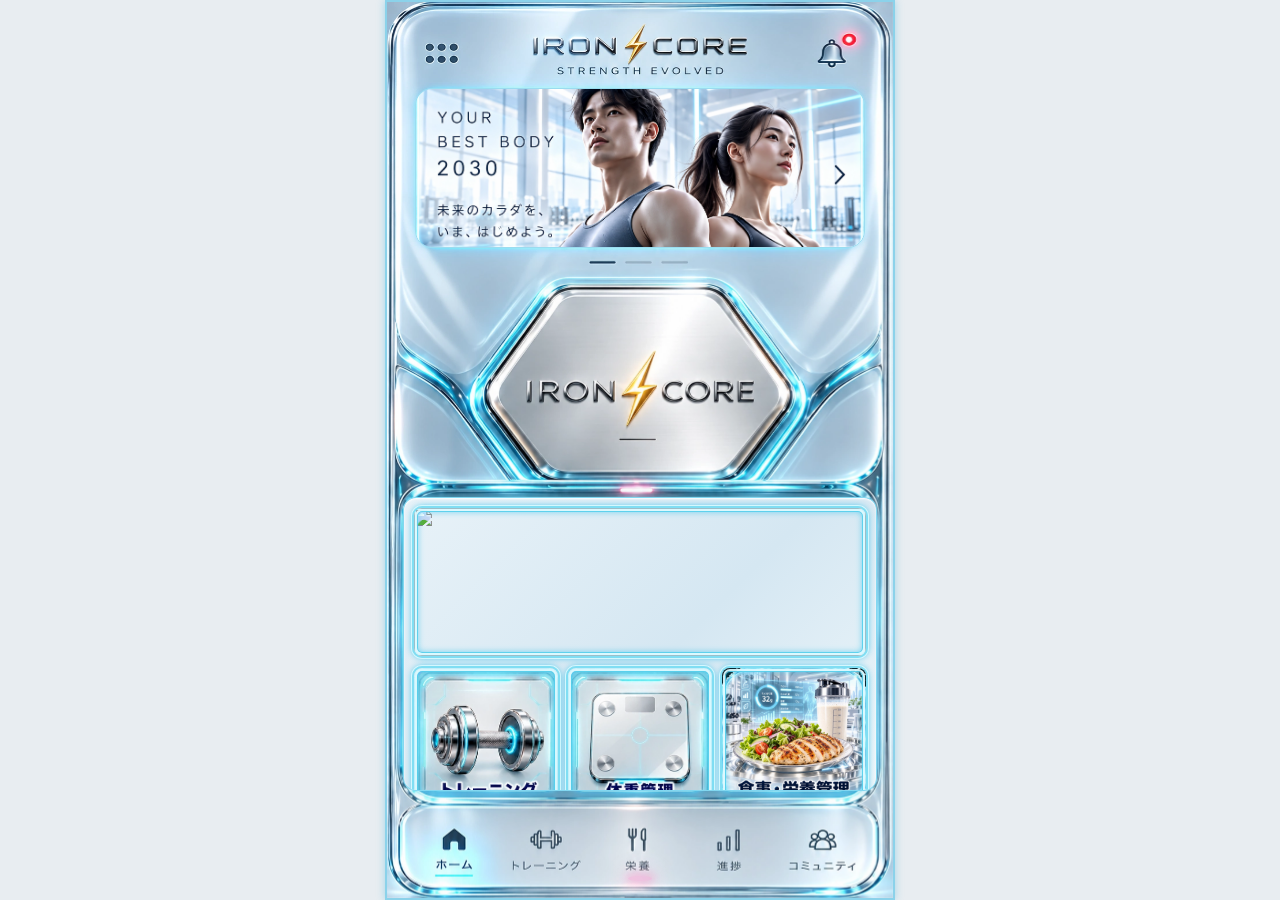
==== commit c3a5d712: "Add files via upload" ====
--- a/inde.html
+++ b/inde.html
@@ -4,6 +4,7 @@
 <meta charset="UTF-8">
 <meta name="viewport" content="width=device-width,initial-scale=1,viewport-fit=cover">
 <meta name="theme-color" content="#03070c">
+<link rel="manifest" href="./manifest.webmanifest">
 <title>IRON-CORE</title>
 <style>
 :root{
@@ -209,6 +210,8 @@
 .screenLogoBar img{position:relative;z-index:1;display:block;width:min(100%,500px);height:auto;object-fit:contain;cursor:pointer}.brandLogoWrap{cursor:pointer}.screenSubBanner{display:block;width:100%;max-width:760px;height:auto;margin:8px auto 12px;border-radius:14px;object-fit:contain}
 /* Achievement screen: logo-to-banner spacing aligned tighter than the common layout */
 #achievementScreen .screenSubBanner{margin-top:0;margin-bottom:8px}
+#achievementScreen .achievementFutureBanner{display:block;width:min(100%,500px);max-width:500px;min-width:0;height:auto;margin:14px auto 10px!important;border-radius:18px;object-fit:cover;aspect-ratio:2/1;box-shadow:0 8px 28px rgba(0,0,0,.28)}
+@media(max-width:560px){#achievementScreen .achievementFutureBanner{width:min(100%,500px);max-width:500px;min-width:0;margin:14px auto 10px!important;border-radius:18px}}
 #achievementScreen .bannerInstruction{margin-top:0}
 .trainingEnvironmentWrap{margin:16px 0 10px;text-align:left}.trainingStartBanner{width:100%;border:1px solid rgba(255,145,0,.85);border-radius:14px;padding:13px 14px;background:linear-gradient(145deg,#0a2030,#06111b);color:#ff9d00;font-weight:900;letter-spacing:.08em;box-shadow:0 0 14px rgba(255,145,0,.28),inset 0 0 14px rgba(255,145,0,.06);text-align:center;text-shadow:0 0 7px rgba(255,145,0,.75)}.trainingEnvironmentWrap #trainingEnvironmentBanner{border-color:rgba(32,217,255,.95);color:#20d9ff;box-shadow:0 0 14px rgba(32,217,255,.32),inset 0 0 14px rgba(32,217,255,.07);text-shadow:0 0 7px rgba(32,217,255,.8)}.trainingStartBanner:active{transform:scale(.985)}
 .trainingEnvironmentOptions{display:grid;grid-template-columns:1fr 1fr;gap:8px;margin-top:9px}.trainingEnvironmentOption{display:flex;align-items:center;gap:8px;border:1px solid rgba(32,217,255,.28);border-radius:12px;background:linear-gradient(145deg,#071725,#030b13);padding:11px 9px;color:#d9e5ee;font-size:10px;line-height:1.4}.trainingEnvironmentOption input{accent-color:#ff4fd8;flex:none}.trainingEnvironmentOption b{color:#fff;font-size:10px}.trainingEnvironmentNote{margin:7px 2px 0;color:#fff;font-size:9px;line-height:1.5;text-shadow:0 0 5px rgba(255,255,255,.25)}
@@ -564,7 +567,7 @@
   width:100%;
   min-height:0!important;
   height:auto!important;
-  aspect-ratio:2048 / 400;
+  aspect-ratio:1161 / 178;
   padding:0!important;
   border:0!important;
   border-radius:0!important;
@@ -587,7 +590,7 @@
   padding:0!important;
   border:0!important;
   border-radius:0!important;
-  object-fit:fill!important;
+  object-fit:contain!important;
   object-position:center!important;
   vertical-align:top!important;
   pointer-events:none!important;
@@ -709,37 +712,5904 @@
   text-shadow:0 0 6px rgba(255,157,0,.92),0 0 13px rgba(255,115,0,.48)!important;
 }
 
+
+/* =========================================================
+   HOME SCREEN — WHITE LAB HUD prototype (B design)
+   Visual-only override: existing layout / IDs / JS remain unchanged.
+   ========================================================= */
+body:not(:has(.trainingScreen.show)):not(:has(.personalScreen.show)):not(:has(.calendarScreen.show)):not(:has(.settingsScreen.show)):not(:has(.aiCoachScreen.show)):not(:has(.exerciseDetails.show)) {
+  background:
+    radial-gradient(circle at 16% 14%,rgba(32,217,255,.10),transparent 20%),
+    radial-gradient(circle at 84% 22%,rgba(104,216,255,.09),transparent 18%),
+    linear-gradient(180deg,#f8fcff 0%,#eef7fb 46%,#f7fbfd 100%) !important;
+  color:#0a2a3f !important;
+}
+body:not(:has(.trainingScreen.show)):not(:has(.personalScreen.show)):not(:has(.calendarScreen.show)):not(:has(.settingsScreen.show)):not(:has(.aiCoachScreen.show)):not(:has(.exerciseDetails.show)) .app{
+  position:relative;
+}
+body:not(:has(.trainingScreen.show)):not(:has(.personalScreen.show)):not(:has(.calendarScreen.show)):not(:has(.settingsScreen.show)):not(:has(.aiCoachScreen.show)):not(:has(.exerciseDetails.show)) .app:before{
+  content:"";position:fixed;inset:0;pointer-events:none;z-index:-1;opacity:.52;
+  background-image:
+    linear-gradient(30deg,rgba(32,217,255,.035) 12%,transparent 12.5%,transparent 87%,rgba(32,217,255,.035) 87.5%),
+    linear-gradient(150deg,rgba(32,217,255,.035) 12%,transparent 12.5%,transparent 87%,rgba(32,217,255,.035) 87.5%),
+    linear-gradient(30deg,rgba(32,217,255,.025) 12%,transparent 12.5%,transparent 87%,rgba(32,217,255,.025) 87.5%);
+  background-size:44px 76px,44px 76px,44px 76px;
+  background-position:0 0,0 0,22px 38px;
+}
+body:not(:has(.trainingScreen.show)):not(:has(.personalScreen.show)):not(:has(.calendarScreen.show)):not(:has(.settingsScreen.show)):not(:has(.aiCoachScreen.show)):not(:has(.exerciseDetails.show)) .topbar{
+  border:1px solid rgba(32,217,255,.78)!important;
+  background:linear-gradient(180deg,rgba(255,255,255,.88),rgba(239,249,253,.82))!important;
+  box-shadow:0 8px 26px rgba(43,113,146,.10),inset 0 0 24px rgba(255,255,255,.62)!important;
+  backdrop-filter:blur(16px);
+}
+body:not(:has(.trainingScreen.show)):not(:has(.personalScreen.show)):not(:has(.calendarScreen.show)):not(:has(.settingsScreen.show)):not(:has(.aiCoachScreen.show)):not(:has(.exerciseDetails.show)) .topbar:after{
+  background:linear-gradient(110deg,transparent 0 42%,rgba(32,217,255,.08) 49%,transparent 56%)!important;
+}
+body:not(:has(.trainingScreen.show)):not(:has(.personalScreen.show)):not(:has(.calendarScreen.show)):not(:has(.settingsScreen.show)):not(:has(.aiCoachScreen.show)):not(:has(.exerciseDetails.show)) .hud{
+  background:rgba(255,255,255,.48)!important;border-color:rgba(32,217,255,.85)!important;color:#008bb8!important;
+  box-shadow:0 0 13px rgba(32,217,255,.22),inset 0 0 12px rgba(255,255,255,.8)!important;
+}
+body:not(:has(.trainingScreen.show)):not(:has(.personalScreen.show)):not(:has(.calendarScreen.show)):not(:has(.settingsScreen.show)):not(:has(.aiCoachScreen.show)):not(:has(.exerciseDetails.show)) .hero{
+  box-shadow:0 8px 24px rgba(34,99,135,.14),0 0 0 1px rgba(32,217,255,.48)!important;
+  border-radius:18px!important;
+}
+body:not(:has(.trainingScreen.show)):not(:has(.personalScreen.show)):not(:has(.calendarScreen.show)):not(:has(.settingsScreen.show)):not(:has(.aiCoachScreen.show)):not(:has(.exerciseDetails.show)) .wide{
+  border:1px solid rgba(32,217,255,.72)!important;
+  background:linear-gradient(135deg,rgba(255,255,255,.72),rgba(235,248,253,.60))!important;
+  color:#14374b!important;
+  box-shadow:0 6px 20px rgba(48,105,134,.10),inset 0 0 18px rgba(255,255,255,.68),0 0 12px rgba(32,217,255,.08)!important;
+  backdrop-filter:blur(12px);
+}
+body:not(:has(.trainingScreen.show)):not(:has(.personalScreen.show)):not(:has(.calendarScreen.show)):not(:has(.settingsScreen.show)):not(:has(.aiCoachScreen.show)):not(:has(.exerciseDetails.show)) .wide:before{
+  background:linear-gradient(90deg,transparent 0 72%,rgba(32,217,255,.055) 72.2%,transparent 72.5%),repeating-linear-gradient(135deg,transparent 0 16px,rgba(32,217,255,.035) 16px 17px,transparent 17px 34px)!important;
+  border-color:rgba(32,217,255,.10)!important;
+}
+body:not(:has(.trainingScreen.show)):not(:has(.personalScreen.show)):not(:has(.calendarScreen.show)):not(:has(.settingsScreen.show)):not(:has(.aiCoachScreen.show)):not(:has(.exerciseDetails.show)) .wideIcon{
+  background:rgba(255,255,255,.56)!important;border-color:rgba(32,217,255,.82)!important;color:#008fbf!important;
+  box-shadow:0 0 13px rgba(32,217,255,.18),inset 0 0 14px rgba(255,255,255,.78)!important;
+}
+body:not(:has(.trainingScreen.show)):not(:has(.personalScreen.show)):not(:has(.calendarScreen.show)):not(:has(.settingsScreen.show)):not(:has(.aiCoachScreen.show)):not(:has(.exerciseDetails.show)) .wideIcon:after{border-color:rgba(32,217,255,.24)!important}
+body:not(:has(.trainingScreen.show)):not(:has(.personalScreen.show)):not(:has(.calendarScreen.show)):not(:has(.settingsScreen.show)):not(:has(.aiCoachScreen.show)):not(:has(.exerciseDetails.show)) .wideText b{color:#0b3550!important;text-shadow:none!important}
+body:not(:has(.trainingScreen.show)):not(:has(.personalScreen.show)):not(:has(.calendarScreen.show)):not(:has(.settingsScreen.show)):not(:has(.aiCoachScreen.show)):not(:has(.exerciseDetails.show)) .wideText small{color:#008fbf!important;text-shadow:0 0 8px rgba(32,217,255,.20)!important}
+body:not(:has(.trainingScreen.show)):not(:has(.personalScreen.show)):not(:has(.calendarScreen.show)):not(:has(.settingsScreen.show)):not(:has(.aiCoachScreen.show)):not(:has(.exerciseDetails.show)) .chev{color:#009dcb!important;text-shadow:0 0 8px rgba(32,217,255,.28)!important}
+body:not(:has(.trainingScreen.show)):not(:has(.personalScreen.show)):not(:has(.calendarScreen.show)):not(:has(.settingsScreen.show)):not(:has(.aiCoachScreen.show)):not(:has(.exerciseDetails.show)) .tile{
+  border:1px solid rgba(32,217,255,.72)!important;
+  background:linear-gradient(145deg,rgba(255,255,255,.76),rgba(235,247,252,.56))!important;
+  box-shadow:0 7px 20px rgba(61,116,143,.09),inset 0 0 18px rgba(255,255,255,.74),0 0 9px rgba(32,217,255,.08)!important;
+  backdrop-filter:blur(12px);
+}
+body:not(:has(.trainingScreen.show)):not(:has(.personalScreen.show)):not(:has(.calendarScreen.show)):not(:has(.settingsScreen.show)):not(:has(.aiCoachScreen.show)):not(:has(.exerciseDetails.show)) .tile:before{border-color:rgba(32,217,255,.11)!important}
+body:not(:has(.trainingScreen.show)):not(:has(.personalScreen.show)):not(:has(.calendarScreen.show)):not(:has(.settingsScreen.show)):not(:has(.aiCoachScreen.show)):not(:has(.exerciseDetails.show)) .tile b{color:#12364a!important;text-shadow:none!important}
+body:not(:has(.trainingScreen.show)):not(:has(.personalScreen.show)):not(:has(.calendarScreen.show)):not(:has(.settingsScreen.show)):not(:has(.aiCoachScreen.show)):not(:has(.exerciseDetails.show)) .tile small{color:#63849a!important}
+body:not(:has(.trainingScreen.show)):not(:has(.personalScreen.show)):not(:has(.calendarScreen.show)):not(:has(.settingsScreen.show)):not(:has(.aiCoachScreen.show)):not(:has(.exerciseDetails.show)) .ref-exact-panel{
+  border:1px solid rgba(32,217,255,.70)!important;
+  border-radius:14px!important;
+  background:linear-gradient(145deg,rgba(255,255,255,.76),rgba(235,247,252,.52))!important;
+  box-shadow:0 7px 20px rgba(61,116,143,.09),inset 0 0 18px rgba(255,255,255,.70),0 0 9px rgba(32,217,255,.08)!important;
+  padding:6px!important;
+}
+body:not(:has(.trainingScreen.show)):not(:has(.personalScreen.show)):not(:has(.calendarScreen.show)):not(:has(.settingsScreen.show)):not(:has(.aiCoachScreen.show)):not(:has(.exerciseDetails.show)) .panelIcon{border-radius:10px}
+body:not(:has(.trainingScreen.show)):not(:has(.personalScreen.show)):not(:has(.calendarScreen.show)):not(:has(.settingsScreen.show)):not(:has(.aiCoachScreen.show)):not(:has(.exerciseDetails.show)) .aiCoachSubtitle{color:#37566b!important}
+body:not(:has(.trainingScreen.show)):not(:has(.personalScreen.show)):not(:has(.calendarScreen.show)):not(:has(.settingsScreen.show)):not(:has(.aiCoachScreen.show)):not(:has(.exerciseDetails.show)) .coach{
+  border-color:rgba(32,217,255,.74)!important;
+  background:linear-gradient(110deg,rgba(255,255,255,.78),rgba(235,248,253,.64),rgba(245,250,255,.72))!important;
+}
+body:not(:has(.trainingScreen.show)):not(:has(.personalScreen.show)):not(:has(.calendarScreen.show)):not(:has(.settingsScreen.show)):not(:has(.aiCoachScreen.show)):not(:has(.exerciseDetails.show)) .coach .wideText b{color:#0b3550!important}
+body:not(:has(.trainingScreen.show)):not(:has(.personalScreen.show)):not(:has(.calendarScreen.show)):not(:has(.settingsScreen.show)):not(:has(.aiCoachScreen.show)):not(:has(.exerciseDetails.show)) .coach .wideText small{color:#008fbf!important}
+body:not(:has(.trainingScreen.show)):not(:has(.personalScreen.show)):not(:has(.calendarScreen.show)):not(:has(.settingsScreen.show)):not(:has(.aiCoachScreen.show)):not(:has(.exerciseDetails.show)) .coachCard{
+  border-color:rgba(32,217,255,.46)!important;background:rgba(255,255,255,.58)!important;color:#17384c!important;
+  box-shadow:inset 0 0 18px rgba(255,255,255,.64)!important;
+}
+body:not(:has(.trainingScreen.show)):not(:has(.personalScreen.show)):not(:has(.calendarScreen.show)):not(:has(.settingsScreen.show)):not(:has(.aiCoachScreen.show)):not(:has(.exerciseDetails.show)) .coachCard .advice{color:#27495f!important}
+body:not(:has(.trainingScreen.show)):not(:has(.personalScreen.show)):not(:has(.calendarScreen.show)):not(:has(.settingsScreen.show)):not(:has(.aiCoachScreen.show)):not(:has(.exerciseDetails.show)) .coachCard .status,
+body:not(:has(.trainingScreen.show)):not(:has(.personalScreen.show)):not(:has(.calendarScreen.show)):not(:has(.settingsScreen.show)):not(:has(.aiCoachScreen.show)):not(:has(.exerciseDetails.show)) .coachCard .pill{color:#49708a!important;border-color:rgba(32,217,255,.34)!important}
+body:not(:has(.trainingScreen.show)):not(:has(.personalScreen.show)):not(:has(.calendarScreen.show)):not(:has(.settingsScreen.show)):not(:has(.aiCoachScreen.show)):not(:has(.exerciseDetails.show)) .nav{
+  background:rgba(248,253,255,.88)!important;
+  border-top:1px solid rgba(32,217,255,.62)!important;
+  box-shadow:0 -10px 28px rgba(38,103,135,.10)!important;
+  backdrop-filter:blur(16px)!important;
+}
+body:not(:has(.trainingScreen.show)):not(:has(.personalScreen.show)):not(:has(.calendarScreen.show)):not(:has(.settingsScreen.show)):not(:has(.aiCoachScreen.show)):not(:has(.exerciseDetails.show)) .nav button{color:#6f8b9e!important}
+body:not(:has(.trainingScreen.show)):not(:has(.personalScreen.show)):not(:has(.calendarScreen.show)):not(:has(.settingsScreen.show)):not(:has(.aiCoachScreen.show)):not(:has(.exerciseDetails.show)) .nav .active{color:#008fbf!important;text-shadow:0 0 8px rgba(32,217,255,.26)!important}
+
+
+/* === BODY DATA BANNER TRIAL // WHITE LAB HUD latest PNG === */
+#openProfile.wideImageOnly{
+  width:100%!important;
+  min-height:0!important;
+  height:auto!important;
+  aspect-ratio:1774 / 887!important;
+  padding:0!important;
+  border:0!important;
+  border-radius:0!important;
+  background:transparent!important;
+  box-shadow:none!important;
+  overflow:hidden!important;
+  display:block!important;
+  line-height:0!important;
+  backdrop-filter:none!important;
+}
+#openProfile.wideImageOnly::before,
+#openProfile.wideImageOnly::after{
+  display:none!important;
+  content:none!important;
+}
+#openProfile .bodyProfileBannerImg{
+  display:block!important;
+  width:100%!important;
+  height:100%!important;
+  object-fit:contain!important;
+  object-position:center!important;
+  margin:0!important;
+  padding:0!important;
+  border:0!important;
+  border-radius:0!important;
+}
+
+
+/* === TRAINING PANEL TRIAL // WHITE LAB HUD latest PNG === */
+.homeTrainingPanelTrial{
+  aspect-ratio:370 / 209!important;
+  min-height:0!important;
+  height:auto!important;
+  padding:0!important;
+  overflow:hidden!important;
+  border:0!important;
+  border-radius:0!important;
+  background:transparent!important;
+  box-shadow:none!important;
+  line-height:0!important;
+}
+.homeTrainingPanelTrial::before,
+.homeTrainingPanelTrial::after{
+  display:none!important;
+  content:none!important;
+}
+.homeTrainingPanelTrial .panelIcon{
+  display:block!important;
+  width:100%!important;
+  height:100%!important;
+  object-fit:contain!important;
+  object-position:center!important;
+  margin:0!important;
+  padding:0!important;
+  border:0!important;
+}
+
+
+/* === TRAINING PANEL LARGE + NO OUTER FRAME TRIAL === */
+body #openTraining.homeTrainingPanelTrial{
+  aspect-ratio:370 / 209!important;
+  min-height:0!important;
+  height:auto!important;
+  padding:0!important;
+  margin:0!important;
+  border:0!important;
+  outline:0!important;
+  border-radius:0!important;
+  background:transparent!important;
+  box-shadow:none!important;
+  filter:none!important;
+  backdrop-filter:none!important;
+  -webkit-backdrop-filter:none!important;
+  overflow:visible!important;
+}
+body #openTraining.homeTrainingPanelTrial::before,
+body #openTraining.homeTrainingPanelTrial::after{
+  content:none!important;
+  display:none!important;
+  border:0!important;
+  box-shadow:none!important;
+  background:none!important;
+}
+body #openTraining.homeTrainingPanelTrial .panelIcon{
+  display:block!important;
+  width:106%!important;
+  max-width:none!important;
+  height:auto!important;
+  aspect-ratio:370 / 209!important;
+  object-fit:contain!important;
+  object-position:center!important;
+  position:relative!important;
+  left:-3%!important;
+  margin:0!important;
+  padding:0!important;
+  border:0!important;
+  border-radius:0!important;
+  box-shadow:none!important;
+  transform:none!important;
+}
+
+
+/* === TRAINING PANEL ALIGNMENT FIX === */
+body #openTraining.homeTrainingPanelTrial .panelIcon{
+  width:100%!important;
+  max-width:100%!important;
+  height:auto!important;
+  left:0!important;
+  right:auto!important;
+  margin:0!important;
+  object-fit:contain!important;
+  object-position:left center!important;
+}
+
+
+/* === PROGRESS PANEL // SAME STANDARD AS APPROVED TRAINING === */
+body #openProgress.homeProgressPanelTrial{
+  aspect-ratio:378 / 209!important;
+  min-height:0!important;
+  height:auto!important;
+  padding:0!important;
+  margin:0!important;
+  border:0!important;
+  outline:0!important;
+  border-radius:0!important;
+  background:transparent!important;
+  box-shadow:none!important;
+  filter:none!important;
+  backdrop-filter:none!important;
+  -webkit-backdrop-filter:none!important;
+  overflow:visible!important;
+}
+body #openProgress.homeProgressPanelTrial::before,
+body #openProgress.homeProgressPanelTrial::after{
+  content:none!important;
+  display:none!important;
+}
+body #openProgress.homeProgressPanelTrial .panelIcon{
+  display:block!important;
+  width:100%!important;
+  max-width:100%!important;
+  height:auto!important;
+  aspect-ratio:378 / 209!important;
+  object-fit:contain!important;
+  object-position:left center!important;
+  position:relative!important;
+  left:0!important;
+  margin:0!important;
+  padding:0!important;
+  border:0!important;
+  border-radius:0!important;
+  box-shadow:none!important;
+  transform:none!important;
+}
+
+
+/* === MEAL PANEL // SAME STANDARD AS APPROVED TRAINING & PROGRESS === */
+body #openNutrition.homeMealPanelTrial{
+  aspect-ratio:372 / 209!important;
+  min-height:0!important;
+  height:auto!important;
+  padding:0!important;
+  margin:0!important;
+  border:0!important;
+  outline:0!important;
+  border-radius:0!important;
+  background:transparent!important;
+  box-shadow:none!important;
+  filter:none!important;
+  backdrop-filter:none!important;
+  -webkit-backdrop-filter:none!important;
+  overflow:visible!important;
+}
+body #openNutrition.homeMealPanelTrial::before,
+body #openNutrition.homeMealPanelTrial::after{
+  content:none!important;
+  display:none!important;
+}
+body #openNutrition.homeMealPanelTrial .panelIcon{
+  display:block!important;
+  width:100%!important;
+  max-width:100%!important;
+  height:auto!important;
+  aspect-ratio:372 / 209!important;
+  object-fit:contain!important;
+  object-position:left center!important;
+  position:relative!important;
+  left:0!important;
+  margin:0!important;
+  padding:0!important;
+  border:0!important;
+  border-radius:0!important;
+  box-shadow:none!important;
+  transform:none!important;
+}
+
+
+/* === WHITE LAB HUD 3x3 // VERTICAL GAP ONLY === */
+/* 横方向の間隔は現状維持。縦方向だけコンパクト化 */
+body .grid.ref-exact-grid{
+  row-gap:14px!important;
+}
+
+/* スマホ幅でも縦方向だけ同じ基準を維持 */
+@media(max-width:420px){
+  body .grid.ref-exact-grid{
+    row-gap:14px!important;
+  }
+}
+
+
+/* === ACHIEVEMENT / TROPHY PANEL // TOP ROW BASE === */
+body #openAchievement.homeAchievementPanelTrial{
+  aspect-ratio:372 / 198!important;
+  min-height:0!important;
+  height:auto!important;
+  padding:0!important;
+  margin:0!important;
+  border:0!important;
+  outline:0!important;
+  border-radius:0!important;
+  background:transparent!important;
+  box-shadow:none!important;
+  filter:none!important;
+  backdrop-filter:none!important;
+  -webkit-backdrop-filter:none!important;
+  overflow:visible!important;
+}
+body #openAchievement.homeAchievementPanelTrial::before,
+body #openAchievement.homeAchievementPanelTrial::after{
+  content:none!important;
+  display:none!important;
+}
+body #openAchievement.homeAchievementPanelTrial .panelIcon{
+  display:block!important;
+  width:100%!important;
+  max-width:100%!important;
+  height:auto!important;
+  aspect-ratio:372 / 198!important;
+  object-fit:contain!important;
+  object-position:left center!important;
+  position:relative!important;
+  left:0!important;
+  margin:0!important;
+  padding:0!important;
+  border:0!important;
+  border-radius:0!important;
+  box-shadow:none!important;
+  transform:none!important;
+}
+
+
+/* === HOME ACCESSIBILITY SAMPLE // 2-COLUMN LARGE PANELS === */
+body .grid.ref-exact-grid{
+  grid-template-columns:repeat(2,minmax(0,1fr))!important;
+  row-gap:14px!important;
+}
+
+/* 小さいスマホでも2列を維持。横方向gapは既存設定をそのまま利用 */
+@media(max-width:420px){
+  body .grid.ref-exact-grid{
+    grid-template-columns:repeat(2,minmax(0,1fr))!important;
+    row-gap:14px!important;
+  }
+}
+
+
+/* === WHITE LAB HUD ⑤〜⑩ LARGE PANEL INSTALL === */
+body #openWeight.homeWeightPanelTrial,
+body #openGoal.homeGoalPanelTrial,
+body #openWorkoutLog.homeWorkoutLogPanelTrial,
+body #openTrainingGuide.homeTrainingGuidePanelTrial,
+body #openSettings.homeSettingsPanelTrial{
+  min-height:0!important;
+  height:auto!important;
+  padding:0!important;
+  margin:0!important;
+  border:0!important;
+  outline:0!important;
+  border-radius:0!important;
+  background:transparent!important;
+  box-shadow:none!important;
+  filter:none!important;
+  backdrop-filter:none!important;
+  -webkit-backdrop-filter:none!important;
+  overflow:visible!important;
+}
+
+body #openWeight.homeWeightPanelTrial{aspect-ratio:373 / 208!important;}
+body #openGoal.homeGoalPanelTrial{aspect-ratio:381 / 214!important;}
+body #openWorkoutLog.homeWorkoutLogPanelTrial{aspect-ratio:376 / 214!important;}
+body #openTrainingGuide.homeTrainingGuidePanelTrial{aspect-ratio:373 / 201!important;}
+body #openSettings.homeSettingsPanelTrial{aspect-ratio:381 / 201!important;}
+
+body #openWeight.homeWeightPanelTrial::before,
+body #openWeight.homeWeightPanelTrial::after,
+body #openGoal.homeGoalPanelTrial::before,
+body #openGoal.homeGoalPanelTrial::after,
+body #openWorkoutLog.homeWorkoutLogPanelTrial::before,
+body #openWorkoutLog.homeWorkoutLogPanelTrial::after,
+body #openTrainingGuide.homeTrainingGuidePanelTrial::before,
+body #openTrainingGuide.homeTrainingGuidePanelTrial::after,
+body #openSettings.homeSettingsPanelTrial::before,
+body #openSettings.homeSettingsPanelTrial::after{
+  content:none!important;
+  display:none!important;
+}
+
+body #openWeight.homeWeightPanelTrial .panelIcon,
+body #openGoal.homeGoalPanelTrial .panelIcon,
+body #openWorkoutLog.homeWorkoutLogPanelTrial .panelIcon,
+body #openTrainingGuide.homeTrainingGuidePanelTrial .panelIcon,
+body #openSettings.homeSettingsPanelTrial .panelIcon{
+  display:block!important;
+  width:100%!important;
+  max-width:100%!important;
+  height:auto!important;
+  object-fit:contain!important;
+  object-position:left center!important;
+  position:relative!important;
+  left:0!important;
+  top:0!important;
+  margin:0!important;
+  padding:0!important;
+  border:0!important;
+  border-radius:0!important;
+  box-shadow:none!important;
+  filter:none!important;
+  transform:none!important;
+}
+
+body #openWeight.homeWeightPanelTrial .panelIcon{aspect-ratio:373 / 208!important;}
+body #openGoal.homeGoalPanelTrial .panelIcon{aspect-ratio:381 / 214!important;}
+body #openWorkoutLog.homeWorkoutLogPanelTrial .panelIcon{aspect-ratio:376 / 214!important;}
+body #openTrainingGuide.homeTrainingGuidePanelTrial .panelIcon{aspect-ratio:373 / 201!important;}
+body #openSettings.homeSettingsPanelTrial .panelIcon{aspect-ratio:381 / 201!important;}
+
+
+/* === MUSCLE MEMORY // WHITE LAB HUD PRECISION PANEL === */
+body #openMuscleMemory.homeMuscleMemoryPanelTrial{
+  aspect-ratio:381 / 201!important;
+  min-height:0!important;
+  height:auto!important;
+  padding:0!important;
+  margin:0!important;
+  border:0!important;
+  outline:0!important;
+  border-radius:0!important;
+  background:transparent!important;
+  box-shadow:none!important;
+  filter:none!important;
+  backdrop-filter:none!important;
+  -webkit-backdrop-filter:none!important;
+  overflow:visible!important;
+}
+
+body #openMuscleMemory.homeMuscleMemoryPanelTrial::before,
+body #openMuscleMemory.homeMuscleMemoryPanelTrial::after{
+  content:none!important;
+  display:none!important;
+}
+
+body #openMuscleMemory.homeMuscleMemoryPanelTrial .panelIcon{
+  display:block!important;
+  width:100%!important;
+  max-width:100%!important;
+  height:auto!important;
+  aspect-ratio:381 / 201!important;
+  object-fit:contain!important;
+  object-position:center!important;
+  margin:0!important;
+  padding:0!important;
+  border:0!important;
+  border-radius:0!important;
+  box-shadow:none!important;
+  filter:none!important;
+  transform:none!important;
+}
+
+
+/* === POSITION / HEIGHT ALIGNMENT ADJUSTMENT === */
+/* 食事管理：左の「実績・トロフィー」と縦位置・高さを一致 */
+body #openNutrition.homeMealPanelTrial{
+  aspect-ratio:372 / 198!important;
+  align-self:start!important;
+}
+body #openNutrition.homeMealPanelTrial .panelIcon{
+  width:100%!important;
+  height:100%!important;
+  aspect-ratio:372 / 198!important;
+  object-fit:fill!important;
+  object-position:center!important;
+}
+
+/* 実績・トロフィーも行の上端基準を固定 */
+body #openAchievement.homeAchievementPanelTrial{
+  align-self:start!important;
+}
+
+/* マッスルメモリー：左の「設定」と同じ381×201の高さに固定 */
+body #openMuscleMemory.homeMuscleMemoryPanelTrial,
+body #openSettings.homeSettingsPanelTrial{
+  aspect-ratio:381 / 201!important;
+  align-self:start!important;
+}
+body #openMuscleMemory.homeMuscleMemoryPanelTrial .panelIcon{
+  width:100%!important;
+  height:100%!important;
+  aspect-ratio:381 / 201!important;
+  object-fit:fill!important;
+}
+
+
+/* === AI TRAINER // WHITE LAB HUD PRECISION BANNER === */
+body .coachImageButton{
+  width:100%!important;
+  min-height:0!important;
+  height:auto!important;
+  aspect-ratio:1774 / 887!important;
+  padding:0!important;
+  border:0!important;
+  border-radius:0!important;
+  background:transparent!important;
+  box-shadow:none!important;
+  overflow:hidden!important;
+  line-height:0!important;
+}
+body .coachImageButton::before,
+body .coachImageButton::after{
+  content:none!important;
+  display:none!important;
+}
+body .coachImageButton .coachBannerImage{
+  display:block!important;
+  width:100%!important;
+  height:100%!important;
+  aspect-ratio:1774 / 887!important;
+  object-fit:contain!important;
+  object-position:center!important;
+  margin:0!important;
+  padding:0!important;
+  border:0!important;
+  border-radius:0!important;
+  box-shadow:none!important;
+  filter:none!important;
+}
+
+
+/* === AI TRAINER FINAL // RATIO PRESERVED === */
+body .coachImageButton{
+  width:100%!important;
+  height:auto!important;
+  min-height:0!important;
+  aspect-ratio:1161 / 281!important;
+  padding:0!important;
+  border:0!important;
+  background:transparent!important;
+  box-shadow:none!important;
+  overflow:hidden!important;
+}
+body .coachImageButton .coachBannerImage{
+  display:block!important;
+  width:100%!important;
+  height:auto!important;
+  aspect-ratio:auto!important;
+  object-fit:contain!important;
+  object-position:center!important;
+  margin:0!important;
+  padding:0!important;
+  border:0!important;
+  transform:none!important;
+}
+
+
+/* === AI TRAINER FINAL V2 // TRANSPARENT TIGHT CROP === */
+body .coachImageButton{
+  width:100%!important;
+  height:auto!important;
+  min-height:0!important;
+  aspect-ratio:1161 / 371!important;
+  padding:0!important;
+  margin:0!important;
+  border:0!important;
+  border-radius:0!important;
+  background:transparent!important;
+  box-shadow:none!important;
+  overflow:hidden!important;
+  line-height:0!important;
+}
+body .coachImageButton::before,
+body .coachImageButton::after{
+  content:none!important;
+  display:none!important;
+}
+body .coachImageButton .coachBannerImage{
+  display:block!important;
+  width:100%!important;
+  height:auto!important;
+  aspect-ratio:auto!important;
+  object-fit:contain!important;
+  object-position:center!important;
+  margin:0!important;
+  padding:0!important;
+  border:0!important;
+  border-radius:0!important;
+  box-shadow:none!important;
+  filter:none!important;
+  transform:none!important;
+}
+
+
+/* === AI TRAINER // REMOVE LEGACY HTML OUTER FRAME === */
+body:not(:has(.trainingScreen.show)):not(:has(.personalScreen.show)):not(:has(.calendarScreen.show)):not(:has(.settingsScreen.show)):not(:has(.aiCoachScreen.show)):not(:has(.exerciseDetails.show))
+#openCoach.coachImageButton.wide.coach{
+  border:none!important;
+  outline:none!important;
+  background:transparent!important;
+  box-shadow:none!important;
+  border-radius:0!important;
+  padding:0!important;
+  backdrop-filter:none!important;
+  -webkit-backdrop-filter:none!important;
+}
+
+body:not(:has(.trainingScreen.show)):not(:has(.personalScreen.show)):not(:has(.calendarScreen.show)):not(:has(.settingsScreen.show)):not(:has(.aiCoachScreen.show)):not(:has(.exerciseDetails.show))
+#openCoach.coachImageButton.wide.coach::before,
+body:not(:has(.trainingScreen.show)):not(:has(.personalScreen.show)):not(:has(.calendarScreen.show)):not(:has(.settingsScreen.show)):not(:has(.aiCoachScreen.show)):not(:has(.exerciseDetails.show))
+#openCoach.coachImageButton.wide.coach::after{
+  content:none!important;
+  display:none!important;
+  border:none!important;
+  box-shadow:none!important;
+  background:none!important;
+}
+
+#openCoach.coachImageButton .coachBannerImage{
+  border:none!important;
+  outline:none!important;
+  box-shadow:none!important;
+  background:transparent!important;
+}
+
+
+/* === BOTTOM NAV // NEON ICON SET === */
+.nav button .navIcon,
+.nav button .navRecordIcon{
+  width:42px!important;
+  height:42px!important;
+  object-fit:contain!important;
+  object-position:center!important;
+  flex:none!important;
+  margin:0 auto 1px!important;
+  border:0!important;
+  outline:0!important;
+  background:transparent!important;
+  box-shadow:none!important;
+  filter:none!important;
+}
+#bottomRecord .navRecordIcon{
+  position:relative!important;
+  top:0!important;
+}
+.nav button{
+  gap:2px!important;
+}
+@media(max-width:420px){
+  .nav button .navIcon,
+  .nav button .navRecordIcon{
+    width:40px!important;
+    height:40px!important;
+  }
+}
+
+
+/* === BOTTOM NAV // MY PAGE SIZE MATCH === */
+#bottomMyPage .navIcon{
+  width:46px!important;
+  height:46px!important;
+  transform:scale(1.08)!important;
+  transform-origin:center center!important;
+  margin:0 auto 1px!important;
+}
+@media(max-width:420px){
+  #bottomMyPage .navIcon{
+    width:44px!important;
+    height:44px!important;
+    transform:scale(1.08)!important;
+  }
+}
+
+
+/* === HOME FINAL ADJUSTMENT === */
+
+/* 「トレーニング記録」を左の「トレーニング解説」と同じ上端位置に揃える */
+body #openTrainingGuide.homeTrainingGuidePanelTrial,
+body #openWorkoutLog.homeWorkoutLogPanelTrial{
+  align-self:start!important;
+}
+
+body #openTrainingGuide.homeTrainingGuidePanelTrial .panelIcon,
+body #openWorkoutLog.homeWorkoutLogPanelTrial .panelIcon{
+  object-position:left top!important;
+  top:0!important;
+  margin-top:0!important;
+}
+
+/* ホーム画面下部「AI トレーナー // PERSONALIZED」：ピンクネオン */
+#coachTitle{
+  color:#ff4fd8!important;
+  text-shadow:
+    0 0 5px rgba(255,79,216,.98),
+    0 0 10px rgba(255,79,216,.82),
+    0 0 18px rgba(255,79,216,.55)!important;
+}
+
+
+/* === BOTTOM NAV // CALENDAR SIZE MICRO-ADJUST === */
+/* カレンダーだけ少し縮小し、下側のネオン枠線が見切れないようにする */
+#bottomCalendar .navIcon{
+  width:38px!important;
+  height:38px!important;
+  transform:scale(.94)!important;
+  transform-origin:center center!important;
+  margin:0 auto 2px!important;
+}
+@media(max-width:420px){
+  #bottomCalendar .navIcon{
+    width:37px!important;
+    height:37px!important;
+    transform:scale(.94)!important;
+    margin-bottom:2px!important;
+  }
+}
+
+
+/* === BOTTOM NAV // FINAL 5 ICON SET === */
+.nav button .navIcon,
+.nav button .navRecordIcon,
+#bottomCalendar .navIcon,
+#bottomMyPage .navIcon{
+  width:38px!important;
+  height:38px!important;
+  object-fit:contain!important;
+  object-position:center!important;
+  margin:0 auto 1px!important;
+  padding:0!important;
+  transform:none!important;
+  top:0!important;
+  border:0!important;
+  outline:0!important;
+  background:transparent!important;
+  box-shadow:none!important;
+  filter:none!important;
+  overflow:visible!important;
+}
+.nav button{
+  gap:3px!important;
+  overflow:visible!important;
+}
+@media(max-width:420px){
+  .nav button .navIcon,
+  .nav button .navRecordIcon,
+  #bottomCalendar .navIcon,
+  #bottomMyPage .navIcon{
+    width:36px!important;
+    height:36px!important;
+  }
+}
+
+
+
+/* === HOME BODY GLASS HUD BANNER // FINAL === */
+#openProfile.wideImageOnly{
+  width:100%!important;
+  height:auto!important;
+  aspect-ratio:1774 / 887!important;
+  padding:0!important;
+  border:0!important;
+  border-radius:0!important;
+  background:transparent!important;
+  box-shadow:none!important;
+  overflow:visible!important;
+  line-height:0!important;
+}
+#openProfile .bodyProfileBannerImg{
+  display:block!important;
+  width:100%!important;
+  height:100%!important;
+  object-fit:contain!important;
+  object-position:center!important;
+  margin:0!important;
+  padding:0!important;
+  border:0!important;
+  outline:0!important;
+  border-radius:0!important;
+  background:transparent!important;
+  box-shadow:none!important;
+}
+
+
+/* === HOME BODY BANNER OFFICIAL // SPECIAL PROCESSING === */
+#openProfile.wideImageOnly{
+  aspect-ratio:2172 / 666!important;
+}
+#openProfile .bodyProfileBannerImg{
+  width:100%!important;
+  height:100%!important;
+  object-fit:contain!important;
+  object-position:center!important;
+  margin:0!important;
+  padding:0!important;
+  display:block!important;
+}
+
+
+/* === HOME ICON VERTICAL SPACING // TIGHTER FINAL === */
+body .grid.ref-exact-grid{
+  row-gap:8px!important;
+}
+@media(max-width:420px){
+  body .grid.ref-exact-grid{
+    row-gap:8px!important;
+  }
+}
+
+
+/* === HOME BODY BANNER // MOVE UP SLIGHTLY === */
+#openProfile.wideImageOnly{
+  position:relative!important;
+  top:-8px!important;
+  margin-bottom:-8px!important;
+}
+
+
+/* === BOTTOM NAV HOME ICON // MATCH OTHER 4 ICONS === */
+#bottomHome .navIcon{
+  width:36px!important;
+  height:36px!important;
+  max-width:36px!important;
+  max-height:36px!important;
+  object-fit:contain!important;
+  object-position:center!important;
+  margin:0 auto 1px!important;
+  padding:0!important;
+  transform:none!important;
+  top:0!important;
+}
+
+
+/* === BOTTOM HOME FUTURE SPECIAL // MATCH ANALYSIS === */
+#bottomHome .navIcon{
+ width:36px!important;height:36px!important;max-width:36px!important;max-height:36px!important;
+ object-fit:contain!important;object-position:center!important;margin:0 auto 1px!important;padding:0!important;
+ transform:none!important;top:0!important;border:0!important;outline:0!important;
+ background:transparent!important;box-shadow:none!important;filter:none!important;
+}
+
+
+/* HOME TOP: old logo + old hero fully removed; replaced with single new IRON-CORE banner */
+.homeTopIronCoreBanner{
+  display:block;
+  width:100%;
+  height:auto;
+  margin:0 auto 0;
+  object-fit:contain;
+  background:transparent;
+  border:0;
+  outline:0;
+  box-shadow:none;
+}
+
+/* HOME TOP + BODY PROFILE: remove the gap so both banners sit flush */
+.homeTopIronCoreBanner + .section{
+  margin-top:0!important;
+}
+
+/* === HOME BACKGROUND // PALE ICE BLUE ===
+   Home only: match the pale blue/white margin around panel artwork so
+   the slight scale-down on tap does not reveal a contrasting dark gap. */
+main.app{
+  background:#eaf7fb!important;
+}
+
+
+/* === HOME 9 ICON TAP ARTIFACT REMOVAL // 2026-09-09 ===
+   9個のホームアイコンのみ：押下時の縮小・薄い四角・Androidタップハイライトを除去 */
+body .grid.ref-exact-grid .ref-exact-panel,
+body .grid.ref-exact-grid .ref-exact-panel:active,
+body .grid.ref-exact-grid .ref-exact-panel:focus,
+body .grid.ref-exact-grid .ref-exact-panel:focus-visible{
+  -webkit-tap-highlight-color:transparent!important;
+  -webkit-appearance:none!important;
+  appearance:none!important;
+  transform:none!important;
+  background:transparent!important;
+  background-color:transparent!important;
+  border:0!important;
+  outline:0!important;
+  box-shadow:none!important;
+  filter:none!important;
+}
+body .grid.ref-exact-grid .ref-exact-panel::before,
+body .grid.ref-exact-grid .ref-exact-panel::after{
+  content:none!important;
+  display:none!important;
+}
+body .grid.ref-exact-grid .ref-exact-panel .panelIcon{
+  -webkit-tap-highlight-color:transparent!important;
+  transform:none!important;
+  background:transparent!important;
+  border:0!important;
+  outline:0!important;
+  box-shadow:none!important;
+}
+
+
+/* === HOME AI TRAINER BUTTON // TAP RECTANGLE COMPLETELY REMOVED === */
+#openCoach.coachImageButton{
+  -webkit-tap-highlight-color:transparent!important;
+  tap-highlight-color:transparent!important;
+  background:transparent!important;
+  border:0!important;
+  outline:0!important;
+  box-shadow:none!important;
+  transform:none!important;
+}
+#openCoach.coachImageButton:active,
+#openCoach.coachImageButton:focus,
+#openCoach.coachImageButton:focus-visible{
+  -webkit-tap-highlight-color:transparent!important;
+  background:transparent!important;
+  border:0!important;
+  outline:0!important;
+  box-shadow:none!important;
+  transform:none!important;
+}
+#openCoach.coachImageButton .coachBannerImage{
+  background:transparent!important;
+  border:0!important;
+  outline:0!important;
+  box-shadow:none!important;
+  transform:none!important;
+}
+
+/* === HOME TOP BANNER // REFERENCE-EXACT ROUNDED CORNERS ===
+   配置・下部バナー・アイコン間隔は既存のまま。
+   最上部バナーだけ四隅を確実に角丸表示。 */
+.homeTopIronCoreBanner{
+  display:block!important;
+  width:100%!important;
+  height:auto!important;
+  margin:0 auto!important;
+  padding:0!important;
+  border:0!important;
+  outline:0!important;
+  box-shadow:none!important;
+  background:transparent!important;
+  border-radius:18px!important;
+  overflow:hidden!important;
+  object-fit:contain!important;
+  object-position:center!important;
+  -webkit-clip-path:inset(0 round 18px);
+  clip-path:inset(0 round 18px);
+}
+
+
+/* === HOME VERTICAL COMPACT + BODY PROFILE TAP ARTIFACT REMOVAL ===
+   9パネルを含む位置から下を少しだけ上へ詰める。
+   「身体データを登録」バナーは押下時の薄い四角・ハイライト・縮小を完全除去。 */
+
+/* 身体データバナー直下の9パネル開始位置を少し上へ */
+body main.app > section.section.grid.ref-exact-grid{
+  margin-top:6px!important;
+}
+
+/* 身体データを登録：通常・押下・フォーカス時すべて透明固定 */
+#openProfile.wideImageOnly,
+#openProfile.wideImageOnly:active,
+#openProfile.wideImageOnly:focus,
+#openProfile.wideImageOnly:focus-visible{
+  -webkit-tap-highlight-color:transparent!important;
+  -webkit-appearance:none!important;
+  appearance:none!important;
+  transform:none!important;
+  background:transparent!important;
+  background-color:transparent!important;
+  border:0!important;
+  outline:0!important;
+  box-shadow:none!important;
+  filter:none!important;
+}
+
+/* 擬似要素がタップ時に出ないよう完全無効化 */
+#openProfile.wideImageOnly::before,
+#openProfile.wideImageOnly::after,
+#openProfile.wideImageOnly:active::before,
+#openProfile.wideImageOnly:active::after{
+  content:none!important;
+  display:none!important;
+}
+
+/* バナー画像そのものも透明・無変形に固定 */
+#openProfile .bodyProfileBannerImg,
+#openProfile:active .bodyProfileBannerImg,
+#openProfile:focus .bodyProfileBannerImg,
+#openProfile:focus-visible .bodyProfileBannerImg{
+  -webkit-tap-highlight-color:transparent!important;
+  transform:none!important;
+  background:transparent!important;
+  border:0!important;
+  outline:0!important;
+  box-shadow:none!important;
+  filter:none!important;
+}
+
+
+/* === HOME GAP MATCH // TOP BANNER → BODY PROFILE = BODY PROFILE → 9 PANELS ===
+   最上部バナーと「身体データを登録」の間隔は既存どおり 0px。
+   9パネル開始位置も同じ 0px に統一し、そこから下をまとめて上へ詰める。
+   パネル同士の縦横間隔・サイズ・機能は変更しない。 */
+body main.app > section.section.grid.ref-exact-grid{
+  margin-top:0!important;
+}
+
+
+/* === HOME AI TRAINER // MATCH TOP BANNER GAP ===
+   最上部バナー →「身体データを登録」の間隔と同じ 0px に統一。
+   ・最終パネル行 → AIトレーナーバナー
+   ・AIトレーナーバナー → 直下の構成画面
+   の両方を同じ縦間隔にする。 */
+body main.app > section.section.grid.ref-exact-grid + section.section{
+  margin-top:0!important;
+}
+#openCoach + .coachCard{
+  margin-top:0!important;
+}
+
+
+
+/* === AI TRAINER FINAL HOME ACCENT UPDATE ===
+   1) 「AI トレーナー // PERSONALIZED」：水色ネオン、発光は控えめ
+   2) AIトレーナーバナー上部：レインボー発光ライン装飾を追加
+   既存のクリック機能・押下時の四角領域除去は維持
+*/
+
+/* タイトル：水色ネオン、発光は弱め */
+#coachTitle{
+  color:#63eaff!important;
+  text-shadow:
+    0 0 2px rgba(99,234,255,.55),
+    0 0 5px rgba(45,210,255,.28)!important;
+}
+
+/* AIトレーナーバナーの親ボタンを装飾レイヤー基準に */
+#openCoach.coachImageButton{
+  position:relative!important;
+  overflow:visible!important;
+  isolation:isolate;
+}
+
+/* 上側にだけ、細いレインボー発光装飾を追加 */
+#openCoach.coachImageButton::before{
+  content:""!important;
+  display:block!important;
+  position:absolute!important;
+  left:5%!important;
+  right:5%!important;
+  top:-5px!important;
+  height:3px!important;
+  border-radius:999px!important;
+  background:
+    linear-gradient(90deg,
+      #ff3b6b 0%,
+      #ff9a2f 16%,
+      #ffe94a 31%,
+      #49f58f 47%,
+      #38e8ff 63%,
+      #6788ff 79%,
+      #d65cff 100%)!important;
+  box-shadow:
+    0 0 5px rgba(255,255,255,.40),
+    0 0 9px rgba(56,232,255,.28),
+    0 0 12px rgba(214,92,255,.18)!important;
+  opacity:.92!important;
+  pointer-events:none!important;
+  z-index:3!important;
+}
+
+/* レインボーラインの下にごく薄い反射を追加 */
+#openCoach.coachImageButton::after{
+  content:""!important;
+  display:block!important;
+  position:absolute!important;
+  left:9%!important;
+  right:9%!important;
+  top:-1px!important;
+  height:1px!important;
+  border-radius:999px!important;
+  background:rgba(255,255,255,.48)!important;
+  box-shadow:0 0 5px rgba(255,255,255,.22)!important;
+  opacity:.65!important;
+  pointer-events:none!important;
+  z-index:3!important;
+}
+
+
+
+/* === HOME FUTURE LAB GRADIENT + REAL RAINBOW ACCENT ===
+   これまでの修正を維持したまま、ホーム背景とAIトレーナー装飾のみ更新。 */
+
+/* ホーム全体：#E7F3F7を基調にした、ごく薄い近未来グラデーション */
+main.app{
+  background:
+    radial-gradient(circle at 50% 8%, rgba(110,232,255,.16) 0%, rgba(231,243,247,0) 32%),
+    radial-gradient(circle at 12% 62%, rgba(116,208,255,.10) 0%, rgba(231,243,247,0) 28%),
+    linear-gradient(180deg, #E7F3F7 0%, #DDEFF4 48%, #E7F3F7 100%)!important;
+}
+
+/* AIトレーナーバナー：実体要素なので、既存の::before/::after無効化CSSの影響を受けない */
+#openCoach.coachImageButton{
+  position:relative!important;
+  overflow:visible!important;
+  isolation:isolate!important;
+}
+
+#openCoach .coachBannerImage{
+  position:relative!important;
+  z-index:1!important;
+}
+
+/* 上から付け足すレインボー発光装飾 */
+#openCoach .coachRainbowBar{
+  display:block!important;
+  position:absolute!important;
+  z-index:5!important;
+  left:4%!important;
+  right:4%!important;
+  top:2px!important;
+  height:5px!important;
+  border-radius:999px!important;
+  pointer-events:none!important;
+  opacity:.98!important;
+  background:linear-gradient(
+    90deg,
+    #ff3f70 0%,
+    #ff9e32 15%,
+    #ffe34d 29%,
+    #55ef87 44%,
+    #37e8ff 59%,
+    #5f8dff 76%,
+    #d45dff 100%
+  )!important;
+  box-shadow:
+    0 0 4px rgba(255,255,255,.58),
+    0 0 8px rgba(55,232,255,.38),
+    0 0 12px rgba(212,93,255,.26)!important;
+}
+
+/* レインボー中央に細い白反射を重ねて未来感を出す */
+#openCoach .coachRainbowBar::after{
+  content:""!important;
+  display:block!important;
+  position:absolute!important;
+  left:3%!important;
+  right:3%!important;
+  top:1px!important;
+  height:1px!important;
+  border-radius:999px!important;
+  background:rgba(255,255,255,.68)!important;
+  box-shadow:0 0 4px rgba(255,255,255,.30)!important;
+}
+
+
+
+/* === AI TRAINER RAINBOW REMOVAL ===
+   レインボー装飾のみ削除。背景グラデーションや既存修正は維持。 */
+#openCoach .coachRainbowBar,
+#openCoach.coachImageButton::before,
+#openCoach.coachImageButton::after{
+  display:none!important;
+  content:none!important;
+  background:none!important;
+  box-shadow:none!important;
+}
+
+
+
+
+
+/* =========================================================
+   2026-09-10 HOME FINAL UPDATE
+   ① AI TRAINER title: SILVER METALLIC / NO GLOW
+   ② PROFILE ACTIVE: DEEP ORANGE / NO GLOW
+   ③ HOME background: LIGHT-CYAN CIRCUIT BOARD / MOVING TRACES
+   Previous requested corrections are preserved.
+   ========================================================= */
+
+/* ① AI トレーナー // PERSONALIZED — solid pink, no glow */
+#coachTitle{
+  color:#ff4fa3!important;
+  -webkit-text-fill-color:#ff4fa3!important;
+  background:none!important;
+  -webkit-background-clip:initial!important;
+  background-clip:initial!important;
+  text-shadow:none!important;
+  filter:none!important;
+  font-weight:950!important;
+}
+
+/* ② PROFILE ACTIVE — deep orange, no glow */
+#coachStatus{
+  color:#c95f00!important;
+  -webkit-text-fill-color:#c95f00!important;
+  background:none!important;
+  text-shadow:none!important;
+  filter:none!important;
+  font-weight:900!important;
+}
+
+/* ③ HOME ONLY — light-cyan motherboard base */
+body:not(:has(.trainingScreen.show))
+    :not(:has(.personalScreen.show))
+    :not(:has(.calendarScreen.show))
+    :not(:has(.settingsScreen.show))
+    :not(:has(.aiCoachScreen.show))
+    :not(:has(.exerciseDetails.show)){
+  --iron-board-bg:#bfeeff;
+  --iron-board-line:rgba(0,238,255,.72);
+  --iron-board-line2:rgba(80,255,187,.58);
+}
+
+/* Override the existing HOME background without touching inner screens */
+body:not(:has(.trainingScreen.show)):not(:has(.personalScreen.show)):not(:has(.calendarScreen.show)):not(:has(.settingsScreen.show)):not(:has(.aiCoachScreen.show)):not(:has(.exerciseDetails.show)){
+  background:
+    radial-gradient(circle at 18% 16%,rgba(255,255,255,.72),transparent 23%),
+    radial-gradient(circle at 82% 28%,rgba(180,249,255,.52),transparent 27%),
+    linear-gradient(180deg,#c9f2ff 0%,#b4eaff 48%,#c6f3ff 100%)!important;
+  background-attachment:fixed!important;
+}
+
+/* Existing app pseudo-layer becomes the animated PCB trace layer */
+body:not(:has(.trainingScreen.show)):not(:has(.personalScreen.show)):not(:has(.calendarScreen.show)):not(:has(.settingsScreen.show)):not(:has(.aiCoachScreen.show)):not(:has(.exerciseDetails.show)) .app{
+  position:relative!important;
+  isolation:isolate!important;
+}
+
+body:not(:has(.trainingScreen.show)):not(:has(.personalScreen.show)):not(:has(.calendarScreen.show)):not(:has(.settingsScreen.show)):not(:has(.aiCoachScreen.show)):not(:has(.exerciseDetails.show)) .app::before{
+  content:""!important;
+  position:fixed!important;
+  inset:-120px 0 0 0!important;
+  z-index:-2!important;
+  pointer-events:none!important;
+  opacity:.72!important;
+
+  /* Circuit-board traces: horizontal/vertical tracks + node lanes */
+  background-image:
+    linear-gradient(90deg,
+      transparent 0 7%,
+      rgba(0,238,255,.48) 7% 7.35%,
+      transparent 7.35% 21%,
+      rgba(84,255,190,.42) 21% 21.3%,
+      transparent 21.3% 44%,
+      rgba(0,238,255,.40) 44% 44.3%,
+      transparent 44.3% 70%,
+      rgba(84,255,190,.38) 70% 70.3%,
+      transparent 70.3% 100%
+    ),
+    linear-gradient(0deg,
+      transparent 0 12%,
+      rgba(0,238,255,.42) 12% 12.35%,
+      transparent 12.35% 38%,
+      rgba(84,255,190,.36) 38% 38.35%,
+      transparent 38.35% 66%,
+      rgba(0,238,255,.38) 66% 66.35%,
+      transparent 66.35% 100%
+    ),
+    repeating-linear-gradient(90deg,
+      transparent 0 34px,
+      rgba(0,205,232,.13) 34px 35px,
+      transparent 35px 72px
+    ),
+    repeating-linear-gradient(0deg,
+      transparent 0 42px,
+      rgba(0,205,232,.12) 42px 43px,
+      transparent 43px 92px
+    )!important;
+
+  background-size:
+    310px 210px,
+    310px 210px,
+    216px 180px,
+    216px 180px!important;
+
+  background-position:
+    0 -210px,
+    0 -210px,
+    0 -180px,
+    0 -180px!important;
+
+  filter:
+    drop-shadow(0 0 3px rgba(0,238,255,.45))
+    drop-shadow(0 0 7px rgba(86,255,192,.24))!important;
+
+  animation:ironCircuitFlow 8s linear infinite!important;
+}
+
+/* Fluorescent chips / solder nodes floating with the circuit pattern */
+body:not(:has(.trainingScreen.show)):not(:has(.personalScreen.show)):not(:has(.calendarScreen.show)):not(:has(.settingsScreen.show)):not(:has(.aiCoachScreen.show)):not(:has(.exerciseDetails.show)) .app::after{
+  content:""!important;
+  position:fixed!important;
+  inset:-100px 0 0 0!important;
+  z-index:-1!important;
+  pointer-events:none!important;
+  opacity:.52!important;
+
+  background-image:
+    radial-gradient(circle,rgba(210,255,255,.98) 0 2px,rgba(0,238,255,.82) 2.5px 4px,transparent 4.5px),
+    radial-gradient(circle,rgba(225,255,242,.98) 0 1.8px,rgba(79,255,183,.78) 2.2px 3.8px,transparent 4.2px)!important;
+  background-size:156px 144px,214px 196px!important;
+  background-position:26px -144px,102px -196px!important;
+  filter:
+    drop-shadow(0 0 4px rgba(0,238,255,.78))
+    drop-shadow(0 0 5px rgba(79,255,183,.48))!important;
+  animation:ironCircuitNodes 8s linear infinite!important;
+}
+
+@keyframes ironCircuitFlow{
+  from{
+    background-position:
+      0 -210px,
+      0 -210px,
+      0 -180px,
+      0 -180px;
+  }
+  to{
+    background-position:
+      0 210px,
+      0 210px,
+      0 180px,
+      0 180px;
+  }
+}
+
+@keyframes ironCircuitNodes{
+  from{background-position:26px -144px,102px -196px}
+  to{background-position:26px 144px,102px 196px}
+}
+
+/* Keep the PCB visible behind the translucent HOME panels */
+body:not(:has(.trainingScreen.show)):not(:has(.personalScreen.show)):not(:has(.calendarScreen.show)):not(:has(.settingsScreen.show)):not(:has(.aiCoachScreen.show)):not(:has(.exerciseDetails.show)) .topbar,
+body:not(:has(.trainingScreen.show)):not(:has(.personalScreen.show)):not(:has(.calendarScreen.show)):not(:has(.settingsScreen.show)):not(:has(.aiCoachScreen.show)):not(:has(.exerciseDetails.show)) .wide,
+body:not(:has(.trainingScreen.show)):not(:has(.personalScreen.show)):not(:has(.calendarScreen.show)):not(:has(.settingsScreen.show)):not(:has(.aiCoachScreen.show)):not(:has(.exerciseDetails.show)) .tile,
+body:not(:has(.trainingScreen.show)):not(:has(.personalScreen.show)):not(:has(.calendarScreen.show)):not(:has(.settingsScreen.show)):not(:has(.aiCoachScreen.show)):not(:has(.exerciseDetails.show)) .coachCard{
+  backdrop-filter:blur(7px)!important;
+}
+
+/* No motion except the newly requested HOME circuit-board background. */
+@media(prefers-reduced-motion:reduce){
+  body:not(:has(.trainingScreen.show)):not(:has(.personalScreen.show)):not(:has(.calendarScreen.show)):not(:has(.settingsScreen.show)):not(:has(.aiCoachScreen.show)):not(:has(.exerciseDetails.show)) .app::before,
+  body:not(:has(.trainingScreen.show)):not(:has(.personalScreen.show)):not(:has(.calendarScreen.show)):not(:has(.settingsScreen.show)):not(:has(.aiCoachScreen.show)):not(:has(.exerciseDetails.show)) .app::after{
+    animation:none!important;
+  }
+}
+
+
+
+/* =========================================================
+   HOME QUICK EXPAND // CYBER GLASS DRAWER
+   「身体データを登録」の下から、パネル群＋AIトレーナーを展開
+   ========================================================= */
+.homeExpandControlSection{
+  margin-top:0!important;
+  margin-bottom:5px!important;
+  padding-top:0!important;
+  padding-bottom:0!important;
+  position:relative!important;
+  z-index:25!important;
+}
+
+.homeExpandButton{
+  position:relative!important;
+  width:100%!important;
+  min-height:46px!important;
+  display:flex!important;
+  align-items:center!important;
+  justify-content:center!important;
+  border:1px solid rgba(220,235,244,.92)!important;
+  border-radius:12px 12px 8px 8px!important;
+  overflow:visible!important;
+  appearance:none!important;
+  -webkit-appearance:none!important;
+  cursor:pointer!important;
+  color:#27333c!important;
+  -webkit-text-fill-color:#27333c!important;
+  font-size:13px!important;
+  font-weight:950!important;
+  letter-spacing:.16em!important;
+  text-shadow:none!important;
+  background:
+    linear-gradient(180deg,
+      rgba(255,255,255,.72) 0%,
+      rgba(226,237,243,.64) 22%,
+      rgba(148,166,178,.48) 49%,
+      rgba(234,243,247,.64) 72%,
+      rgba(184,201,211,.52) 100%)!important;
+  box-shadow:
+    inset 0 1px 0 rgba(255,255,255,.9),
+    inset 0 -1px 0 rgba(80,105,120,.28),
+    0 4px 13px rgba(28,72,94,.18)!important;
+  backdrop-filter:blur(9px) saturate(1.15)!important;
+  -webkit-backdrop-filter:blur(9px) saturate(1.15)!important;
+  transition:
+    transform .16s ease,
+    border-color .22s ease,
+    background .22s ease!important;
+}
+
+.homeExpandButton:active{
+  transform:translateY(1px) scale(.992)!important;
+}
+
+.homeExpandButton[aria-expanded="true"]{
+  background:
+    linear-gradient(180deg,
+      rgba(255,255,255,.62) 0%,
+      rgba(216,229,236,.58) 24%,
+      rgba(135,155,168,.46) 50%,
+      rgba(223,236,242,.60) 76%,
+      rgba(172,192,203,.50) 100%)!important;
+}
+
+.homeExpandLabel{
+  position:relative!important;
+  z-index:2!important;
+  pointer-events:none!important;
+}
+
+/* Real protruding ▼ tab — no pseudo-element, so older CSS cannot suppress it */
+.homeExpandArrow{
+  position:absolute!important;
+  left:50%!important;
+  bottom:-16px!important;
+  transform:translateX(-50%)!important;
+  width:42px!important;
+  height:22px!important;
+  display:flex!important;
+  align-items:center!important;
+  justify-content:center!important;
+  padding-top:1px!important;
+  box-sizing:border-box!important;
+  border:1px solid rgba(255,79,163,.92)!important;
+  border-top:0!important;
+  border-radius:0 0 12px 12px!important;
+  background:
+    linear-gradient(180deg,
+      rgba(255,158,205,.95) 0%,
+      rgba(255,79,163,.98) 52%,
+      rgba(214,32,119,.98) 100%)!important;
+  color:#fff!important;
+  -webkit-text-fill-color:#fff!important;
+  font-size:12px!important;
+  line-height:1!important;
+  font-weight:900!important;
+  text-shadow:none!important;
+  box-shadow:
+    inset 0 -1px 0 rgba(108,0,54,.42),
+    0 4px 8px rgba(95,33,65,.18)!important;
+  pointer-events:none!important;
+  transform-origin:center center!important;
+  transition:transform .25s ease, background .25s ease!important;
+}
+
+.homeExpandButton[aria-expanded="true"] .homeExpandArrow{
+  transform:translateX(-50%) rotate(180deg)!important;
+}
+
+/* Fast slide-down drawer */
+.homeExpandable{
+  display:grid!important;
+  grid-template-rows:0fr!important;
+  opacity:0!important;
+  transform:translateY(-12px)!important;
+  visibility:hidden!important;
+  pointer-events:none!important;
+  transition:
+    grid-template-rows .34s cubic-bezier(.22,.78,.25,1),
+    opacity .18s ease,
+    transform .34s cubic-bezier(.22,.78,.25,1),
+    visibility 0s linear .34s!important;
+}
+
+.homeExpandableInner{
+  min-height:0!important;
+  overflow:hidden!important;
+}
+
+.homeExpandable.is-open{
+  grid-template-rows:1fr!important;
+  opacity:1!important;
+  transform:translateY(0)!important;
+  visibility:visible!important;
+  pointer-events:auto!important;
+  transition:
+    grid-template-rows .34s cubic-bezier(.22,.78,.25,1),
+    opacity .20s ease .04s,
+    transform .34s cubic-bezier(.22,.78,.25,1),
+    visibility 0s!important;
+}
+
+/* Slight cascading "drop in" feel for the panel grid */
+.homeExpandable .ref-exact-grid{
+  transform:translateY(-8px)!important;
+  opacity:.62!important;
+  transition:transform .36s ease .05s, opacity .24s ease .07s!important;
+}
+.homeExpandable.is-open .ref-exact-grid{
+  transform:translateY(0)!important;
+  opacity:1!important;
+}
+
+/* Preserve normal section width/margins inside the drawer */
+.homeExpandableInner > .section{
+  width:auto!important;
+}
+
+/* Mobile spacing for the protruding pink tab */
+@media(max-width:520px){
+  .homeExpandControlSection{
+    margin-bottom:7px!important;
+  }
+  .homeExpandButton{
+    min-height:43px!important;
+    font-size:12px!important;
+  }
+  .homeExpandArrow{
+    width:40px!important;
+    height:21px!important;
+    bottom:-15px!important;
+  }
+}
+
+
+
+/* =========================================================
+   IRON-CORE HOME FINAL UPDATE // 2026-09-10
+   ① CYBER-SAFE animated banner shown only while drawer is closed
+   ② HOME background changed completely to ICE GRAY
+   ③ EXPAND / CLOSE in English with slight glow
+   ④ Aqua capsule-glass expand button with thin aqua neon frame
+   ⑤ Settings-row → AI Trainer gap matched to top-logo → body-banner gap
+   ========================================================= */
+
+/* ---------------------------------------------------------
+   ② REMOVE the previous HOME background colors, circuit lines,
+      fluorescent nodes and decorative moving board layers.
+   --------------------------------------------------------- */
+html,
+body{
+  background:#e8edf1!important;
+}
+
+main.app{
+  background:#e8edf1!important;
+  background-image:none!important;
+}
+
+main.app::before,
+main.app::after{
+  content:none!important;
+  display:none!important;
+  animation:none!important;
+  background:none!important;
+  box-shadow:none!important;
+  filter:none!important;
+}
+
+/* Neutral ice-gray base only. */
+body:not(:has(.trainingScreen.show)):not(:has(.personalScreen.show)):not(:has(.calendarScreen.show)):not(:has(.settingsScreen.show)):not(:has(.aiCoachScreen.show)):not(:has(.exerciseDetails.show)){
+  background:#e8edf1!important;
+  background-image:none!important;
+  background-attachment:initial!important;
+}
+
+/* ---------------------------------------------------------
+   ③ + ④ EXPAND / CLOSE BUTTON
+   Aqua underlayer + translucent capsule glass + thin aqua neon line
+   --------------------------------------------------------- */
+.homeExpandControlSection{
+  margin-top:0!important;
+  margin-bottom:8px!important;
+  padding:0!important;
+}
+
+.homeExpandButton{
+  position:relative!important;
+  width:100%!important;
+  min-height:46px!important;
+  display:flex!important;
+  align-items:center!important;
+  justify-content:center!important;
+  overflow:visible!important;
+
+  border:1px solid rgba(48,207,235,.95)!important;
+  border-radius:999px!important;
+
+  color:#eafcff!important;
+  -webkit-text-fill-color:#eafcff!important;
+  font-family:"Courier New",monospace!important;
+  font-size:13px!important;
+  font-weight:950!important;
+  letter-spacing:.24em!important;
+
+  background:
+    linear-gradient(180deg,
+      rgba(255,255,255,.48) 0%,
+      rgba(255,255,255,.17) 18%,
+      rgba(97,218,239,.36) 48%,
+      rgba(34,187,220,.50) 100%),
+    rgba(88,211,237,.62)!important;
+
+  box-shadow:
+    inset 0 1px 0 rgba(255,255,255,.92),
+    inset 0 -8px 17px rgba(23,126,155,.16),
+    0 0 5px rgba(44,201,232,.62)!important;
+
+  backdrop-filter:blur(12px) saturate(1.22)!important;
+  -webkit-backdrop-filter:blur(12px) saturate(1.22)!important;
+}
+
+.homeExpandButton::before{
+  content:""!important;
+  display:block!important;
+  position:absolute!important;
+  inset:3px!important;
+  border-radius:999px!important;
+  border:1px solid rgba(232,253,255,.45)!important;
+  background:
+    linear-gradient(180deg,
+      rgba(255,255,255,.26),
+      rgba(255,255,255,.06) 44%,
+      rgba(255,255,255,0) 62%)!important;
+  pointer-events:none!important;
+  box-shadow:none!important;
+}
+
+.homeExpandButton::after{
+  content:""!important;
+  display:block!important;
+  position:absolute!important;
+  left:10%!important;
+  right:10%!important;
+  top:5px!important;
+  height:30%!important;
+  border-radius:999px!important;
+  background:linear-gradient(180deg,rgba(255,255,255,.42),rgba(255,255,255,0))!important;
+  opacity:.72!important;
+  pointer-events:none!important;
+  filter:none!important;
+}
+
+.homeExpandLabel{
+  position:relative!important;
+  z-index:4!important;
+  color:#f3fdff!important;
+  -webkit-text-fill-color:#f3fdff!important;
+  text-shadow:
+    0 0 3px rgba(255,255,255,.72),
+    0 0 7px rgba(32,217,255,.46)!important;
+  filter:none!important;
+}
+
+/* Keep the pink protruding arrow from the previous design. */
+.homeExpandArrow{
+  z-index:5!important;
+  border-color:rgba(255,79,163,.95)!important;
+}
+
+/* ---------------------------------------------------------
+   ① CYBER-SAFE ANIMATED COLLAPSED-STATE BANNER
+   Rebuilt from the attached app's biometric top cyber banner.
+   --------------------------------------------------------- */
+.collapsedCyberBannerSection{
+  margin:10px 0 0!important;
+  padding:0!important;
+  max-height:170px!important;
+  opacity:1!important;
+  transform:translateY(0)!important;
+  overflow:hidden!important;
+  transition:
+    max-height .22s ease,
+    opacity .15s ease,
+    transform .20s ease,
+    margin .20s ease!important;
+}
+
+.collapsedCyberBannerSection.is-hidden{
+  max-height:0!important;
+  opacity:0!important;
+  transform:translateY(-8px)!important;
+  margin-top:0!important;
+  pointer-events:none!important;
+}
+
+.collapsedCyberSafeBanner{
+  position:relative!important;
+  width:100%!important;
+  height:148px!important;
+  box-sizing:border-box!important;
+  display:grid!important;
+  grid-template-columns:31% 69%!important;
+  align-items:center!important;
+  overflow:hidden!important;
+  border:1px solid rgba(34,211,238,.54)!important;
+  border-radius:10px!important;
+  background:
+    linear-gradient(90deg,rgba(3,18,31,.92),rgba(2,8,18,.86) 42%,rgba(5,11,23,.94))!important;
+  box-shadow:
+    inset 0 0 22px rgba(34,211,238,.08),
+    0 0 10px rgba(34,211,238,.10)!important;
+  pointer-events:none!important;
+}
+
+.collapsedCyberSafeBanner::before{
+  content:""!important;
+  position:absolute!important;
+  left:2%!important;
+  right:2%!important;
+  top:5px!important;
+  height:1px!important;
+  background:linear-gradient(90deg,transparent,#22d3ee 18%,#7dd3fc 50%,#d946ef 82%,transparent)!important;
+  box-shadow:0 0 7px rgba(34,211,238,.55)!important;
+  opacity:.8!important;
+}
+
+.collapsedCyberSafeBanner::after{
+  content:""!important;
+  position:absolute!important;
+  left:31%!important;
+  top:10%!important;
+  bottom:10%!important;
+  width:1px!important;
+  background:linear-gradient(transparent,rgba(34,211,238,.35),transparent)!important;
+}
+
+/* left target */
+.hcTarget{
+  position:relative!important;
+  width:100%!important;
+  height:100%!important;
+  display:flex!important;
+  align-items:center!important;
+  justify-content:center!important;
+}
+.hcTarget svg{
+  width:92%!important;
+  height:92%!important;
+  overflow:visible!important;
+  filter:drop-shadow(0 0 5px rgba(34,211,238,.55))!important;
+}
+.hcRing{fill:none;stroke:rgba(34,211,238,.72);stroke-width:1;}
+.hcRingOuter{
+  stroke-dasharray:3 5;
+  animation:hcSpin 16s linear infinite;
+  transform-origin:80px 80px;
+}
+.hcRingDash{
+  stroke:rgba(125,211,252,.74);
+  stroke-dasharray:1 4;
+  animation:hcSpinR 9s linear infinite;
+  transform-origin:80px 80px;
+}
+.hcRingMid{stroke:rgba(34,211,238,.86);stroke-width:1.4;}
+.hcRingInner{stroke:rgba(125,211,252,.68);}
+.hcTargetArc{
+  fill:none;
+  stroke:#22d3ee;
+  stroke-width:3;
+  stroke-linecap:round;
+  filter:drop-shadow(0 0 4px rgba(34,211,238,.8));
+}
+.hcTargetArcMag{
+  stroke:#d946ef;
+  stroke-dasharray:18 34;
+  animation:hcPulse 2.4s ease-in-out infinite;
+}
+.hcCross{stroke:rgba(125,211,252,.68);stroke-width:1;}
+.hcDna,.hcDnaAlt{
+  fill:none;
+  stroke:#22d3ee;
+  stroke-width:2;
+  stroke-linecap:round;
+  stroke-dasharray:4 3;
+  animation:hcDnaPulse 2.8s ease-in-out infinite;
+}
+.hcDnaAlt{stroke:#7dd3fc;opacity:.78;animation-delay:-1.4s;}
+.hcRung{stroke:#22d3ee;stroke-width:1;opacity:.72;}
+.hcCoreDot{fill:#020617;stroke:#7dd3fc;stroke-width:1.5;}
+.hcTargetLabel{
+  position:absolute;
+  bottom:3%;
+  font:6px "Courier New",monospace;
+  letter-spacing:1.2px;
+  color:rgba(34,211,238,.84);
+  text-shadow:0 0 6px rgba(34,211,238,.45);
+}
+
+/* right information block */
+.hcInfo{
+  position:relative!important;
+  width:100%!important;
+  height:100%!important;
+  box-sizing:border-box!important;
+  padding:5% 5% 4% 2%!important;
+  display:flex!important;
+  flex-direction:column!important;
+  justify-content:center!important;
+  min-width:0!important;
+}
+.hcTopline{display:flex;align-items:center;justify-content:space-between;gap:8px;}
+.hcKicker{
+  font:6px "Courier New",monospace;
+  letter-spacing:1.5px;
+  color:rgba(34,211,238,.86);
+  white-space:nowrap;
+}
+.hcShield{
+  display:flex;
+  align-items:center;
+  justify-content:center;
+  width:18px;height:18px;
+  border:1px solid rgba(34,211,238,.65);
+  color:#7dd3fc;
+  font:12px "Courier New",monospace;
+  transform:rotate(45deg);
+}
+.hcTitle{
+  margin:1px 0 0;
+  color:#e8f9ff;
+  font:600 clamp(18px,6vw,31px) "Orbitron","Courier New",monospace;
+  letter-spacing:1.5px;
+  line-height:.95;
+  text-shadow:0 0 8px rgba(34,211,238,.65),0 0 18px rgba(34,211,238,.2);
+  white-space:nowrap;
+}
+.hcSubline{
+  margin-top:3px;
+  color:rgba(125,211,252,.86);
+  font:6px "Courier New",monospace;
+  letter-spacing:1.2px;
+  white-space:nowrap;
+}
+.hcHelixPanel{
+  position:relative;
+  height:31%;
+  min-height:26px;
+  margin-top:4px;
+  border:1px solid rgba(34,211,238,.26);
+  clip-path:polygon(2% 0,98% 0,100% 20%,100% 80%,98% 100%,2% 100%,0 80%,0 20%);
+  background:linear-gradient(90deg,rgba(34,211,238,.04),rgba(34,211,238,.09),rgba(217,70,239,.04));
+  overflow:hidden;
+}
+.hcHelixPanel::after{
+  content:"";
+  position:absolute;
+  left:0;right:0;top:-20%;
+  height:2px;
+  background:linear-gradient(90deg,transparent,#22d3ee,transparent);
+  box-shadow:0 0 7px #22d3ee;
+  animation:hcScan 2.7s ease-in-out infinite;
+}
+.hcHelixPanel svg{
+  width:100%;height:100%;
+  display:block;
+  overflow:visible;
+  filter:drop-shadow(0 0 3px rgba(34,211,238,.65));
+}
+.hcHstrand{
+  fill:none;
+  stroke:url(#hcHelixGrad);
+  stroke-width:1.8;
+  stroke-linecap:round;
+  stroke-dasharray:5 4;
+  animation:hcDash 3.4s linear infinite;
+}
+.hcHstrandAlt{animation-delay:-1.7s;opacity:.82;}
+.hcHrungs line{stroke:#22d3ee;stroke-width:1;opacity:.6;}
+.hcHnodes circle{fill:#06121f;stroke:#7dd3fc;stroke-width:1;}
+.hcMetrics{
+  display:flex;
+  align-items:center;
+  gap:8px;
+  margin-top:4px;
+  color:rgba(34,211,238,.86);
+  font:6px "Courier New",monospace;
+  letter-spacing:1px;
+  white-space:nowrap;
+}
+.hcMetrics b{color:#e5f9ff;font-weight:400;}
+.hcSignal{display:flex;gap:1px;margin-left:auto;height:7px;align-items:flex-end;}
+.hcSignal em{
+  display:block;
+  width:3px;height:4px;
+  background:#22d3ee;
+  box-shadow:0 0 4px rgba(34,211,238,.7);
+  animation:hcSignalPulse .9s ease-in-out infinite alternate;
+}
+.hcSignal em:nth-child(2){height:5px;animation-delay:.08s}
+.hcSignal em:nth-child(3){height:6px;animation-delay:.16s}
+.hcSignal em:nth-child(4){height:7px;animation-delay:.24s}
+.hcSignal em:nth-child(5){height:5px;animation-delay:.32s}
+.hcSignal em:nth-child(6){height:7px;animation-delay:.40s}
+.hcSignal em:nth-child(7){height:6px;animation-delay:.48s}
+.hcSignal em:nth-child(8){height:7px;animation-delay:.56s}
+.hcSignal em:nth-child(9){height:7px;animation-delay:.64s}
+
+@keyframes hcSpin{to{transform:rotate(360deg)}}
+@keyframes hcSpinR{to{transform:rotate(-360deg)}}
+@keyframes hcPulse{0%,100%{opacity:.45}50%{opacity:1}}
+@keyframes hcScan{0%,100%{top:-10%;opacity:.15}50%{top:105%;opacity:.95}}
+@keyframes hcDash{to{stroke-dashoffset:-42}}
+@keyframes hcDnaPulse{0%,100%{opacity:.52}50%{opacity:1}}
+@keyframes hcSignalPulse{from{opacity:.35;transform:scaleY(.75)}to{opacity:1;transform:scaleY(1.12)}}
+
+/* ---------------------------------------------------------
+   ⑤ Match bottom Settings → AI Trainer vertical gap to
+      top-logo → BODY PROFILE vertical gap (= flush/0).
+   --------------------------------------------------------- */
+.homeExpandableInner > section.section.grid.ref-exact-grid{
+  margin-bottom:0!important;
+  padding-bottom:0!important;
+}
+.homeExpandableInner > section.section.grid.ref-exact-grid + section.section{
+  margin-top:0!important;
+  padding-top:0!important;
+}
+#openCoach{
+  margin-top:0!important;
+}
+
+/* small Android phones */
+@media(max-width:520px){
+  .collapsedCyberSafeBanner{height:136px!important;}
+  .hcTitle{font-size:clamp(17px,5.6vw,26px)!important;}
+  .hcKicker,.hcSubline,.hcMetrics{font-size:5px!important;letter-spacing:.8px!important;}
+  .hcTargetLabel{font-size:5px!important;}
+  .homeExpandButton{
+    min-height:43px!important;
+    font-size:12px!important;
+  }
+}
+
+
+/* === 2026-09-11 HOME EXPAND 微調整 ===
+   1) EXPAND/CLOSE 文字を青色へ
+   2) CYBER-SAFE → EXPAND の縦間隔を、上部ロゴ画像 → CYBER-SAFE の基準間隔(10px)と統一
+   その他のレイアウト・機能・デザインは変更しない
+*/
+.homeExpandControlSection{
+  margin-top:10px!important;
+}
+
+.homeExpandLabel{
+  color:#007bff!important;
+  -webkit-text-fill-color:#007bff!important;
+  text-shadow:
+    0 0 3px rgba(255,255,255,.60),
+    0 0 7px rgba(0,123,255,.62),
+    0 0 12px rgba(0,123,255,.28)!important;
+}
+
+
+/* === 2026-09-11 EXPAND付属ピンク▼ 完全削除 ===
+   EXPAND/CLOSEボタン本体と既存機能・既存修正はそのまま維持 */
+.homeExpandArrow{
+  display:none!important;
+  visibility:hidden!important;
+  width:0!important;
+  height:0!important;
+  margin:0!important;
+  padding:0!important;
+  border:0!important;
+  box-shadow:none!important;
+}
+
+
+/* === 2026-09-11 身体データ登録バナー → 既存登録画面リンク === */
+#collapsedCyberBannerSection{
+  cursor:pointer!important;
+}
+#collapsedCyberBannerSection .collapsedCyberSafeBanner{
+  pointer-events:auto!important;
+  cursor:pointer!important;
+}
+
+
+/* === 2026-09-11 TOP LOGO + BODY DATA BANNER // MATCH EXPAND BORDER ===
+   枠線の色・太さ・外側の発光をEXPANDボタンと統一。
+   既存の角丸・画像・内部装飾・機能は維持。 */
+.homeTopIronCoreBanner,
+.collapsedCyberSafeBanner{
+  box-sizing:border-box!important;
+  border:1px solid rgba(48,207,235,.95)!important;
+  box-shadow:0 0 5px rgba(44,201,232,.62)!important;
+}
+
+
+/* === 2026-09-11 最上部IRON-COREロゴ：画像の外周に沿う内側ライン追加 ===
+   最上部ロゴのみ。その他の要素・機能・配置は変更しない。 */
+.homeTopIronCoreBanner{
+  outline:1px solid rgba(48,207,235,.98)!important;
+  outline-offset:-3px!important;
+  border-radius:18px!important;
+}
+
+
+/* === 2026-09-11 最上部ロゴ：画像の実際の縁へ枠線をフィット ===
+   スクリーンショット確認に基づき、外側に浮いていた線を廃止し、
+   画像の内側約5px位置へ1本だけ配置。その他は変更しない。 */
+.homeTopIronCoreBanner{
+  border:0!important;
+  outline:1.5px solid rgba(48,207,235,.98)!important;
+  outline-offset:-5px!important;
+  box-shadow:none!important;
+  border-radius:18px!important;
+}
+
+
+/* === 2026-09-11 最上部ロゴ枠線・微調整 ===
+   高さ：ほんの少し縮小 / 横幅：ほんの少し拡大
+   ロゴ画像・その他のUI/機能は変更しない。 */
+.homeTopIronCoreBanner{
+  border:0!important;
+  outline:0!important;
+  box-shadow:none!important;
+  border-radius:18px!important;
+}
+.homeTopIronCoreBannerFrame{
+  position:relative!important;
+  width:100%!important;
+  margin:0 auto!important;
+  padding:0!important;
+}
+.homeTopIronCoreBannerFrame::after{
+  content:"";
+  position:absolute!important;
+  top:6px!important;
+  bottom:6px!important;
+  left:4px!important;
+  right:4px!important;
+  border:1.5px solid rgba(48,207,235,.98)!important;
+  border-radius:18px!important;
+  box-sizing:border-box!important;
+  pointer-events:none!important;
+}
+.homeTopIronCoreBannerFrame + .section{
+  margin-top:0!important;
+}
+
+
+/* === 2026-09-11 最上部ロゴ枠線：横幅のみほんの少し拡張 ===
+   縦位置・高さは前回のまま維持。左右だけ1pxずつ外へ広げる。 */
+.homeTopIronCoreBannerFrame::after{
+  left:3px!important;
+  right:3px!important;
+}
+
+
+/* === 2026-09-11 最上部ロゴ枠線：横幅さらに1px拡張 ===
+   縦はそのまま。左右だけさらに1pxずつ外へ広げる。 */
+.homeTopIronCoreBannerFrame::after{
+  left:2px!important;
+  right:2px!important;
+}
+
+
+/* === 2026-09-11 最上部ロゴ枠線：上側のみ1px縮小 ===
+   左右幅・下側・その他の修正は現状維持。 */
+.homeTopIronCoreBannerFrame::after{
+  top:7px!important;
+}
+
+
+/* === 2026-09-11 BOTTOM NAV // TAP FLASH OFF === */
+.nav,
+.nav button,
+.nav button img{
+  -webkit-tap-highlight-color:transparent!important;
+}
+.nav button:focus,
+.nav button:focus-visible,
+.nav button:active{
+  outline:none!important;
+  background:transparent!important;
+}
+.nav button img{
+  user-select:none!important;
+  -webkit-user-select:none!important;
+  -webkit-touch-callout:none!important;
+}
+
+/* BODY PROFILE // BMI AUTO CALC */
+#bmiDisplay[readonly]{
+  cursor:default!important;
+}
+
+
+/* === 2026-09-11 REQUESTED SCREEN TITLE / CALENDAR COLOR UPDATES === */
+/* ① PERSONAL TRAINING を NUTRITION MANAGEMENT と同じ銀色へ */
+#personalTrainingScreen .personalHead>b,
+/* ③ WEIGHT MANAGEMENT を NUTRITION MANAGEMENT と同じ銀色へ */
+#weightScreen .personalHead>b{
+  color:#eef4f8!important;
+  background:linear-gradient(180deg,#ffffff 0%,#dfe7ec 28%,#8e9aa3 52%,#f8fbfd 72%,#aab5bd 100%)!important;
+  -webkit-background-clip:text!important;
+  background-clip:text!important;
+  -webkit-text-fill-color:transparent!important;
+  text-shadow:0 0 7px rgba(235,246,255,.52),0 0 15px rgba(175,194,205,.22)!important;
+  font-weight:950!important;
+}
+
+/* ② PROGRESS GRAPH : 進捗グラフ をオレンジへ（サブタイトルは既存色のまま） */
+.progressTitle{
+  color:#ff9d00!important;
+  text-shadow:0 0 7px rgba(255,157,0,.92),0 0 15px rgba(255,115,0,.50)!important;
+}
+.progressTitle span{
+  color:#20d9ff!important;
+  text-shadow:none!important;
+}
+
+/* ④ カレンダー：月〜金を白へ。日曜赤・土曜青は維持 */
+.calendarWeek span:nth-child(n+2):nth-child(-n+6){
+  color:#ffffff!important;
+  text-shadow:0 0 7px rgba(255,255,255,.55)!important;
+}
+
+/* ⑥ MUSCLE MEMORY // PHOTO ALBUM */
+.muscleMemoryScreen{
+  background:
+    radial-gradient(circle at 50% -8%,rgba(32,217,255,.12),transparent 30%),
+    radial-gradient(circle at 90% 34%,rgba(255,63,180,.08),transparent 27%),
+    linear-gradient(180deg,#02070d,#01040a 72%,#000205)!important;
+}
+.muscleMemoryInner{padding-bottom:120px!important}
+.muscleMemoryHead{
+  margin:10px 0 8px;
+  padding:14px 14px 13px;
+  border:1px solid rgba(32,217,255,.32);
+  border-radius:16px;
+  background:linear-gradient(145deg,rgba(7,23,37,.96),rgba(3,10,17,.98));
+  box-shadow:0 0 24px rgba(32,217,255,.08),inset 0 0 18px rgba(32,217,255,.025);
+}
+.muscleMemoryHead b{
+  display:block;
+  color:#ff9d00;
+  font-size:18px;
+  font-weight:950;
+  letter-spacing:.12em;
+  text-shadow:0 0 8px rgba(255,157,0,.72);
+}
+.muscleMemoryHead small{
+  display:block;
+  margin-top:4px;
+  color:#20d9ff;
+  font-size:8px;
+  letter-spacing:.12em;
+}
+.muscleMemoryIntro{
+  margin:0 0 10px;
+  padding:10px 12px;
+  border:1px solid rgba(32,217,255,.16);
+  border-radius:12px;
+  color:#a9bdcc;
+  background:rgba(5,14,22,.78);
+  font-size:10px;
+  line-height:1.7;
+}
+.muscleMemoryFilter{
+  display:flex;
+  gap:6px;
+  overflow-x:auto;
+  padding:2px 0 10px;
+  scrollbar-width:none;
+}
+.muscleMemoryFilter::-webkit-scrollbar{display:none}
+.muscleMemoryFilter button{
+  flex:0 0 auto;
+  border:1px solid rgba(32,217,255,.32);
+  border-radius:999px;
+  padding:7px 10px;
+  background:rgba(7,23,37,.88);
+  color:#8fa9bb;
+  font-size:9px;
+  font-weight:900;
+  -webkit-tap-highlight-color:transparent;
+}
+.muscleMemoryFilter button.active{
+  border-color:#20d9ff;
+  color:#eaffff;
+  box-shadow:0 0 10px rgba(32,217,255,.20);
+}
+.muscleMemoryAlbum{
+  display:grid;
+  grid-template-columns:repeat(2,minmax(0,1fr));
+  gap:9px;
+}
+.muscleMemoryCard{
+  overflow:hidden;
+  border:1px solid rgba(32,217,255,.22);
+  border-radius:14px;
+  background:linear-gradient(145deg,#071725,#030b13);
+  box-shadow:0 12px 26px rgba(0,0,0,.24);
+}
+.muscleMemoryCard img{
+  display:block;
+  width:100%;
+  aspect-ratio:4/5;
+  object-fit:cover;
+  background:#02070d;
+}
+.muscleMemoryMeta{
+  padding:8px;
+}
+.muscleMemoryDate{
+  color:#d9e5ee;
+  font-size:9px;
+  font-weight:900;
+  line-height:1.4;
+}
+.muscleMemoryPartSelect{
+  width:100%;
+  margin-top:6px;
+  box-sizing:border-box;
+  border:1px solid rgba(32,217,255,.28);
+  border-radius:8px;
+  background:#06101a;
+  color:#20d9ff;
+  padding:7px 6px;
+  font-size:9px;
+}
+.muscleMemoryEmpty{
+  grid-column:1/-1;
+  padding:34px 16px;
+  border:1px dashed rgba(32,217,255,.25);
+  border-radius:16px;
+  color:#7891a4;
+  text-align:center;
+  font-size:10px;
+  line-height:1.8;
+  background:rgba(4,12,19,.65);
+}
+@media(max-width:380px){
+  .muscleMemoryAlbum{gap:7px}
+  .muscleMemoryHead b{font-size:16px}
+}
+
+
+/* === PHOTO SAVE NAME + AUTO CATEGORY === */
+.photoNameModal{
+  position:fixed;inset:0;z-index:5000;display:none;align-items:flex-end;justify-content:center;
+  background:rgba(0,0,0,.62);padding:14px;box-sizing:border-box;
+}
+.photoNameModal.show{display:flex}
+.photoNameSheet{
+  width:min(100%,520px);border:1px solid rgba(32,217,255,.42);border-radius:18px;
+  background:linear-gradient(180deg,#07131f,#030912);box-shadow:0 0 28px rgba(32,217,255,.16);
+  padding:16px;box-sizing:border-box;
+}
+.photoNameTitle{
+  color:#f4fbff;font-size:18px;font-weight:950;letter-spacing:.08em;
+  text-shadow:0 0 8px rgba(32,217,255,.35);
+}
+.photoNameHelp{margin-top:6px;color:#8198aa;font-size:10px;line-height:1.6}
+.photoNameInput{
+  width:100%;box-sizing:border-box;margin-top:12px;padding:12px 13px;border-radius:12px;
+  border:1px solid rgba(32,217,255,.32);background:#020911;color:#fff;font-size:15px;outline:none;
+}
+.photoNameInput:focus{border-color:#20d9ff;box-shadow:0 0 10px rgba(32,217,255,.18)}
+.photoNameDetected{margin-top:9px;color:#93a9ba;font-size:10px}
+.photoNameDetected b{color:#20d9ff;font-size:11px}
+.photoNameActions{display:grid;grid-template-columns:1fr 1fr;gap:8px;margin-top:14px}
+.photoNameActions button{
+  padding:11px 10px;border-radius:12px;border:1px solid rgba(32,217,255,.28);
+  background:#07131f;color:#d7e6f0;font-weight:900;
+}
+.photoNameActions #photoNameSave{
+  background:linear-gradient(180deg,#0d2a3e,#071a28);color:#fff;border-color:#20d9ff;
+  box-shadow:0 0 10px rgba(32,217,255,.16);
+}
+.muscleMemoryName{
+  color:#ffffff;font-size:10px;font-weight:900;line-height:1.45;margin-bottom:4px;
+  overflow-wrap:anywhere;
+}
+
+
+/* =========================================================
+   2026-09-12 FINAL VISUAL UPDATE
+   ② EXPAND / CLOSE：銀色アルミ光沢
+   ③ 身体データ登録バナー：よりサイバー感のある背景
+   既存サイズ・配置・クリック機能は維持
+   ========================================================= */
+
+/* ② EXPAND / CLOSE // SILVER ALUMINUM GLOSS */
+.homeExpandButton{
+  border:1px solid rgba(185,202,214,.98)!important;
+  background:
+    linear-gradient(180deg,
+      rgba(255,255,255,.98) 0%,
+      rgba(232,238,242,.96) 12%,
+      rgba(173,185,194,.96) 34%,
+      rgba(248,251,253,.97) 52%,
+      rgba(148,161,171,.96) 72%,
+      rgba(221,228,233,.98) 100%)!important;
+  box-shadow:
+    inset 0 1px 0 rgba(255,255,255,1),
+    inset 0 -1px 0 rgba(82,96,108,.45),
+    inset 0 0 10px rgba(255,255,255,.46),
+    0 0 5px rgba(122,145,160,.55)!important;
+  backdrop-filter:blur(8px) saturate(.82)!important;
+  -webkit-backdrop-filter:blur(8px) saturate(.82)!important;
+}
+
+.homeExpandButton::before{
+  content:""!important;
+  display:block!important;
+  position:absolute!important;
+  inset:1px 8px auto 8px!important;
+  height:43%!important;
+  border-radius:999px!important;
+  background:
+    linear-gradient(180deg,
+      rgba(255,255,255,.95) 0%,
+      rgba(255,255,255,.34) 42%,
+      rgba(255,255,255,0) 100%)!important;
+  opacity:.92!important;
+  pointer-events:none!important;
+}
+
+.homeExpandButton::after{
+  content:""!important;
+  display:block!important;
+  position:absolute!important;
+  left:8%!important;
+  right:8%!important;
+  top:auto!important;
+  bottom:4px!important;
+  height:18%!important;
+  border-radius:999px!important;
+  background:linear-gradient(180deg,rgba(75,88,98,0),rgba(75,88,98,.18))!important;
+  opacity:.9!important;
+  pointer-events:none!important;
+}
+
+.homeExpandLabel{
+  color:#39454d!important;
+  -webkit-text-fill-color:#39454d!important;
+  font-weight:950!important;
+  letter-spacing:.14em!important;
+  text-shadow:
+    0 1px 0 rgba(255,255,255,.95),
+    0 -1px 0 rgba(77,89,98,.18),
+    0 0 4px rgba(255,255,255,.42)!important;
+}
+
+/* ③ BODY PROFILE BANNER // DEEP CYBER CORE */
+.collapsedCyberSafeBanner{
+  background:
+    radial-gradient(circle at 18% 48%,rgba(0,229,255,.16) 0%,rgba(0,229,255,0) 28%),
+    radial-gradient(circle at 82% 34%,rgba(187,76,255,.14) 0%,rgba(187,76,255,0) 30%),
+    linear-gradient(135deg,
+      rgba(0,14,29,.99) 0%,
+      rgba(0,34,52,.98) 24%,
+      rgba(3,12,28,.99) 52%,
+      rgba(21,8,41,.98) 76%,
+      rgba(1,14,29,.99) 100%)!important;
+  border:1px solid rgba(47,226,255,.98)!important;
+  box-shadow:
+    inset 0 0 30px rgba(0,214,255,.13),
+    inset 0 0 12px rgba(205,77,255,.07),
+    0 0 7px rgba(32,210,238,.66)!important;
+}
+
+.collapsedCyberSafeBanner::before{
+  background:
+    linear-gradient(90deg,
+      transparent 0%,
+      #17e7ff 15%,
+      #8ff7ff 36%,
+      #d062ff 62%,
+      #17e7ff 85%,
+      transparent 100%)!important;
+  box-shadow:
+    0 0 5px rgba(23,231,255,.88),
+    0 0 10px rgba(208,98,255,.40)!important;
+  opacity:.96!important;
+}
+
+.collapsedCyberSafeBanner::after{
+  background:
+    linear-gradient(180deg,
+      transparent,
+      rgba(23,231,255,.68) 25%,
+      rgba(208,98,255,.48) 65%,
+      transparent)!important;
+  box-shadow:0 0 8px rgba(23,231,255,.40)!important;
+}
+
+.collapsedCyberSafeBanner .hcTitle{
+  text-shadow:
+    0 0 7px rgba(23,231,255,.82),
+    0 0 16px rgba(23,231,255,.34),
+    0 0 22px rgba(208,98,255,.16)!important;
+}
+
+
+/* =========================================================
+   2026-09-12 VISUAL FINE TUNE
+   ① BODY PROFILE：内部の動く装飾・発光を明るく
+   ② TOP LOGO：既存枠線の位置・太さは維持し、色だけ銀アルミ系へ
+   ========================================================= */
+
+/* ① 身体データ登録バナー：内部サイバー装飾を一段明るく */
+.collapsedCyberSafeBanner{
+  box-shadow:
+    inset 0 0 34px rgba(0,229,255,.19),
+    inset 0 0 18px rgba(210,92,255,.11),
+    0 0 9px rgba(32,220,245,.72)!important;
+}
+
+.collapsedCyberSafeBanner::before{
+  opacity:1!important;
+  box-shadow:
+    0 0 7px rgba(23,238,255,.98),
+    0 0 14px rgba(23,238,255,.62),
+    0 0 18px rgba(208,98,255,.42)!important;
+}
+
+.collapsedCyberSafeBanner::after{
+  background:
+    linear-gradient(180deg,
+      transparent,
+      rgba(102,245,255,.88) 22%,
+      rgba(25,225,255,.92) 48%,
+      rgba(221,112,255,.72) 72%,
+      transparent)!important;
+  box-shadow:
+    0 0 8px rgba(35,236,255,.78),
+    0 0 14px rgba(208,98,255,.32)!important;
+}
+
+.hcTarget svg{
+  filter:
+    drop-shadow(0 0 6px rgba(45,239,255,.88))
+    drop-shadow(0 0 11px rgba(80,220,255,.42))!important;
+}
+
+.hcRing{
+  stroke:rgba(100,243,255,.94)!important;
+}
+.hcRingMid{
+  stroke:rgba(110,248,255,1)!important;
+  stroke-width:1.55!important;
+}
+.hcRingInner,
+.hcCross{
+  stroke:rgba(158,244,255,.92)!important;
+}
+.hcTargetArc{
+  stroke:#63f4ff!important;
+  filter:
+    drop-shadow(0 0 5px rgba(77,242,255,1))
+    drop-shadow(0 0 9px rgba(77,242,255,.62))!important;
+}
+.hcTargetArcMag{
+  stroke:#ef78ff!important;
+  filter:drop-shadow(0 0 6px rgba(239,120,255,.88))!important;
+}
+.hcDna,.hcDnaAlt{
+  stroke:#62f2ff!important;
+  filter:drop-shadow(0 0 4px rgba(71,238,255,.78))!important;
+}
+.hcDnaAlt{
+  stroke:#b8f6ff!important;
+  opacity:.96!important;
+}
+.hcRung{
+  stroke:#7ff5ff!important;
+  opacity:.94!important;
+}
+.hcCoreDot{
+  stroke:#baf8ff!important;
+  filter:drop-shadow(0 0 4px rgba(113,243,255,.82))!important;
+}
+.hcTargetLabel,
+.hcKicker,
+.hcSubline,
+.hcMetrics{
+  color:rgba(170,248,255,.98)!important;
+  text-shadow:
+    0 0 5px rgba(48,238,255,.88),
+    0 0 10px rgba(48,238,255,.44)!important;
+}
+.hcTitle{
+  text-shadow:
+    0 0 8px rgba(88,244,255,.98),
+    0 0 18px rgba(31,229,255,.58),
+    0 0 26px rgba(220,103,255,.26)!important;
+}
+
+/* ② 最上部ロゴ：枠の位置・サイズは変更せず、色だけ銀色アルミ光沢系 */
+.homeTopIronCoreBannerFrame::after{
+  border-color:rgba(205,214,220,.98)!important;
+  box-shadow:
+    inset 0 1px 0 rgba(255,255,255,.92),
+    0 0 3px rgba(255,255,255,.72),
+    0 0 6px rgba(128,142,152,.44)!important;
+}
+
+
+/* =========================================================
+   2026-09-12 PHOTO NAME FORM // MOBILE KEYBOARD SAFE POSITION
+   ソフトキーボード表示中でもフォーム全体が見える位置へ自動追従
+   ========================================================= */
+.photoNameModal{
+  align-items:center!important;
+  justify-content:center!important;
+  padding:
+    max(10px,env(safe-area-inset-top))
+    14px
+    max(10px,env(safe-area-inset-bottom))
+    14px!important;
+  overflow-y:auto!important;
+  overscroll-behavior:contain!important;
+}
+
+.photoNameSheet{
+  max-height:calc(100dvh - 24px)!important;
+  overflow-y:auto!important;
+  -webkit-overflow-scrolling:touch!important;
+  margin:auto 0!important;
+  transform:translateY(-6vh)!important;
+  transition:transform .18s ease!important;
+}
+
+.photoNameModal.keyboard-open{
+  align-items:flex-start!important;
+  padding-top:8px!important;
+  padding-bottom:8px!important;
+}
+
+.photoNameModal.keyboard-open .photoNameSheet{
+  max-height:calc(var(--photo-visible-height,100dvh) - 16px)!important;
+  transform:none!important;
+  margin:0!important;
+}
+
+/* 狭いスマホでは少しだけコンパクト化して全体を見やすく */
+@media(max-width:520px){
+  .photoNameSheet{
+    width:100%!important;
+    padding:14px!important;
+  }
+  .photoNameTitle{font-size:17px!important;}
+  .photoNameInput{margin-top:10px!important;padding:11px 12px!important;}
+  .photoNameActions{margin-top:11px!important;}
+  .photoNameActions button{padding:10px!important;}
+}
+
+
+
+/* =========================================================
+   2026-09-12 GLOBAL BUTTON TAP ARTIFACT OFF
+   全ボタン／タップ領域の薄い青い四角いハイライトを非表示
+   ========================================================= */
+button,
+[role="button"],
+a,
+label,
+input,
+select,
+textarea,
+img{
+  -webkit-tap-highlight-color:transparent!important;
+}
+button,
+[role="button"],
+a{
+  -webkit-touch-callout:none!important;
+}
+button:focus,
+button:focus-visible,
+button:active,
+[role="button"]:focus,
+[role="button"]:focus-visible,
+[role="button"]:active,
+a:focus,
+a:focus-visible,
+a:active{
+  outline:none!important;
+}
+button img,
+[role="button"] img,
+a img{
+  -webkit-user-select:none!important;
+  user-select:none!important;
+  -webkit-touch-callout:none!important;
+}
+
+/* =========================================================
+   TRAINING RECORD // ORIGINAL RESULT ORANGE
+   ========================================================= */
+#trainingRecordScreen .originalResultCard{
+  border-color:rgba(255,153,0,.92)!important;
+  box-shadow:
+    inset 0 0 18px rgba(255,132,0,.055),
+    0 0 12px rgba(255,132,0,.10)!important;
+}
+#trainingRecordScreen .originalResultCard > h3{
+  color:#ff9800!important;
+  text-shadow:
+    0 0 6px rgba(255,152,0,.72),
+    0 0 13px rgba(255,111,0,.35)!important;
+}
+#trainingRecordScreen .originalTrainingRecordResult{
+  border-color:rgba(255,153,0,.72)!important;
+  background:rgba(255,140,0,.035)!important;
+}
+#trainingRecordScreen .originalTrainingRecordResult > b{
+  color:#ff9800!important;
+  text-shadow:0 0 7px rgba(255,140,0,.55)!important;
+}
+
+/* RECORD INPUT program headings */
+.recordProgramHeading{
+  display:flex!important;
+  align-items:baseline!important;
+  flex-wrap:wrap!important;
+  gap:5px!important;
+  margin-top:2px!important;
+  line-height:1.55!important;
+}
+.recordProgramHeading b{
+  font-size:11px!important;
+  letter-spacing:.08em!important;
+}
+.recordProgramHeading span{
+  color:#ffffff!important;
+  font-size:10px!important;
+  font-weight:800!important;
+  letter-spacing:.02em!important;
+  text-shadow:0 0 5px rgba(255,255,255,.22)!important;
+}
+.aiProgramHeading b{
+  color:#20d9ff!important;
+}
+.originalProgramHeading b{
+  color:#ff78c9!important;
+}
+
+/* 中央グレー区切り線 */
+.recordSectionDivider{
+  width:100%!important;
+  height:25px!important;
+  display:flex!important;
+  align-items:center!important;
+  justify-content:center!important;
+}
+.recordSectionDivider span{
+  display:block!important;
+  width:78%!important;
+  height:1px!important;
+  background:linear-gradient(90deg,transparent,rgba(190,198,205,.68),transparent)!important;
+  box-shadow:0 0 4px rgba(210,218,224,.16)!important;
+}
+.walkingDivider{
+  margin-top:3px!important;
+  height:30px!important;
+}
+
+/* WALKING record block */
+.walkingRecordPanel{
+  padding:2px 0 1px!important;
+}
+.walkingRecordTitle{
+  color:#eaf2f6!important;
+  font-size:13px!important;
+  font-weight:950!important;
+  letter-spacing:.08em!important;
+  text-shadow:0 0 7px rgba(210,224,233,.28)!important;
+  margin-bottom:9px!important;
+}
+.walkingSpeedLabel{
+  color:#9bb0c1!important;
+  font-size:10px!important;
+  margin-bottom:6px!important;
+}
+.walkingSpeedOptions{
+  display:grid!important;
+  grid-template-columns:repeat(4,minmax(0,1fr))!important;
+  gap:6px!important;
+}
+.walkingSpeedOptions label{
+  display:flex!important;
+  align-items:center!important;
+  justify-content:center!important;
+  gap:4px!important;
+  min-height:34px!important;
+  padding:6px 4px!important;
+  box-sizing:border-box!important;
+  border:1px solid rgba(170,184,194,.26)!important;
+  border-radius:10px!important;
+  background:rgba(255,255,255,.025)!important;
+  color:#dbe6ec!important;
+  font-size:9px!important;
+  font-weight:800!important;
+}
+.walkingSpeedOptions input[type="radio"]{
+  accent-color:#20d9ff!important;
+  margin:0!important;
+}
+.walkingTimeGrid{
+  display:grid!important;
+  grid-template-columns:1fr 1fr!important;
+  gap:8px!important;
+  margin-top:11px!important;
+}
+.walkingTimeGrid label{
+  position:relative!important;
+  color:#9bb0c1!important;
+  font-size:10px!important;
+}
+.walkingTimeGrid label small{
+  position:absolute!important;
+  right:10px!important;
+  bottom:12px!important;
+  color:#8398a7!important;
+  pointer-events:none!important;
+}
+.walkingDistanceField{
+  grid-column:1/-1!important;
+}
+#walkingDistance{
+  color:#7cecff!important;
+  font-weight:900!important;
+  letter-spacing:.05em!important;
+}
+.walkingCalcNote,
+.walkingLastRecord{
+  margin-top:8px!important;
+  color:#7d91a6!important;
+  font-size:9px!important;
+  line-height:1.6!important;
+}
+.walkingLastRecord{
+  color:#a9bdc9!important;
+}
+
+@media(max-width:520px){
+  .walkingSpeedOptions{
+    grid-template-columns:repeat(2,minmax(0,1fr))!important;
+  }
+}
+
+
+
+/* =========================================================
+   2026-09-12 FOLLOW-UP ADJUSTMENTS
+   ========================================================= */
+
+/* ② RECORD INPUT直下にAI PROPOSEDを詰めて配置 */
+#trainingRecordScreen .recordInputTitle{
+  margin-bottom:2px!important;
+}
+#trainingRecordScreen .aiProgramHeading{
+  margin-top:0!important;
+}
+
+/* ③ Program suffix colors = personalNote / 「オリジナル強化ログはまだありません。」 */
+#trainingRecordScreen .recordProgramHeading span{
+  color:#7d91a6!important;
+  text-shadow:none!important;
+}
+
+/* ④ WALKING title */
+#trainingRecordScreen .walkingRecordTitle .walkingEnglish{
+  color:#a7ff4f!important;
+  text-shadow:
+    0 0 5px rgba(167,255,79,.92),
+    0 0 11px rgba(111,190,47,.52)!important;
+}
+#trainingRecordScreen .walkingRecordTitle .walkingJapanese{
+  color:#7d91a6!important;
+  text-shadow:none!important;
+}
+
+/* ⑤ PROGRESS tabs = 2 columns */
+#progressScreen .progressTabs{
+  grid-template-columns:repeat(2,minmax(0,1fr))!important;
+}
+
+/* ⑦ BODY MEASUREMENTS title stays on one line */
+#progressScreen .bodyMeasurementsSection .progressSectionHead b{
+  white-space:nowrap!important;
+  font-size:clamp(8px,2.75vw,11px)!important;
+  letter-spacing:.035em!important;
+}
+@media(max-width:390px){
+  #progressScreen .bodyMeasurementsSection .progressSectionHead{
+    gap:4px!important;
+  }
+  #progressScreen .bodyMeasurementsSection .progressSectionHead b{
+    font-size:clamp(7.5px,2.55vw,10px)!important;
+  }
+}
+
+/* ⑥ SETTINGS: all former pink wording/borders -> orange */
+#settingsScreen .settingsBtn{
+  border-color:rgba(255,157,0,.88)!important;
+  background:rgba(255,157,0,.07)!important;
+  color:#ffad33!important;
+  box-shadow:0 0 8px rgba(255,132,0,.14)!important;
+}
+#settingsScreen .settingsDanger{
+  border-color:rgba(255,157,0,.50)!important;
+}
+#settingsScreen .settingsDanger h3{
+  color:#ff9d00!important;
+  text-shadow:0 0 6px rgba(255,157,0,.44)!important;
+}
+#settingsScreen *{
+  --settings-pink-replaced:#ff9d00;
+}
+
+/* ⑧ WEIGHT instruction -> orange */
+#weightScreen .weightInstructionOrange{
+  color:#ff9d00!important;
+  text-shadow:
+    0 0 6px rgba(255,157,0,.82),
+    0 0 13px rgba(255,115,0,.38)!important;
+}
+
+/* ⑨ MY PAGE: non-white text + borders brighten, keep same family/hue */
+#myPageScreen .myPageSubBanner{
+  border-color:rgba(218,179,96,.48)!important;
+}
+#myPageScreen .myHero{
+  border-color:rgba(220,181,98,.52)!important;
+}
+#myPageScreen .myAvatar{
+  border-color:rgba(230,190,105,.62)!important;
+  color:#f0d79d!important;
+}
+#myPageScreen .myGreeting small{
+  color:#c5a66f!important;
+}
+#myPageScreen .myGreeting p{
+  color:#b7b5ae!important;
+}
+#myPageScreen .myProfileBtn{
+  border-color:rgba(220,181,98,.44)!important;
+}
+#myPageScreen .myProfileBtn b{
+  color:#dfbd77!important;
+}
+#myPageScreen .mySectionTitle{
+  color:#bea87a!important;
+}
+#myPageScreen .mySectionTitle:after{
+  background:linear-gradient(90deg,rgba(220,181,98,.48),transparent)!important;
+}
+#myPageScreen .myMetric{
+  border-color:rgba(255,255,255,.15)!important;
+}
+#myPageScreen .myMetric span{
+  color:#aaa39a!important;
+}
+#myPageScreen .myMetric em{
+  color:#c2b18d!important;
+}
+#myPageScreen .myGoal{
+  border-color:rgba(220,181,98,.38)!important;
+}
+#myPageScreen .myGoalHead span{
+  color:#b2a797!important;
+}
+#myPageScreen .myGoalFoot{
+  color:#a29a8f!important;
+}
+#myPageScreen .myGoalFoot b{
+  color:#e0bf78!important;
+}
+#myPageScreen .myAction{
+  border-color:rgba(255,255,255,.15)!important;
+}
+#myPageScreen .myAction small{
+  color:#9d9890!important;
+}
+#myPageScreen .myAction span{
+  color:#d0ad67!important;
+}
+#myPageScreen .myActivity{
+  border-color:rgba(255,255,255,.15)!important;
+}
+#myPageScreen .myActivityMain small{
+  color:#96918a!important;
+}
+#myPageScreen .myActivityVal{
+  color:#dfbd73!important;
+}
+#myPageScreen .myEmpty{
+  color:#9f9a91!important;
+}
+#myPageScreen .myNotice{
+  border-color:rgba(255,255,255,.11)!important;
+  color:#918c84!important;
+}
+#myPageScreen .myPhotoBadge{
+  border-color:rgba(255,255,255,.18)!important;
+  color:#e7dfcf!important;
+}
+
+
+/* === HOME 10 PANEL ICONS // FINAL UNIFIED PNG CONNECTION 2026-09-12 ===
+   GitHub /icons folder:
+   1536x1024, rounded transparent corners, same pixel size.
+   Existing button IDs/functions are preserved. */
+body .grid.ref-exact-grid{
+  grid-template-columns:repeat(2,minmax(0,1fr))!important;
+  column-gap:10px!important;
+  row-gap:8px!important;
+}
+body .grid.ref-exact-grid .ref-exact-panel,
+body #openTraining.homeTrainingPanelTrial,
+body #openProgress.homeProgressPanelTrial,
+body #openNutrition.homeMealPanelTrial,
+body #openAchievement.homeAchievementPanelTrial,
+body #openWeight.homeWeightPanelTrial,
+body #openGoal.homeGoalPanelTrial,
+body #openWorkoutLog.homeWorkoutLogPanelTrial,
+body #openTrainingGuide.homeTrainingGuidePanelTrial,
+body #openSettings.homeSettingsPanelTrial,
+body #openMuscleMemory.homeMuscleMemoryPanelTrial{
+  width:100%!important;
+  height:auto!important;
+  aspect-ratio:3 / 2!important;
+  padding:0!important;
+  margin:0!important;
+  border:0!important;
+  border-radius:0!important;
+  overflow:visible!important;
+  background:transparent!important;
+  box-shadow:none!important;
+}
+body .grid.ref-exact-grid .ref-exact-panel .panelIcon,
+body #openTraining.homeTrainingPanelTrial .panelIcon,
+body #openProgress.homeProgressPanelTrial .panelIcon,
+body #openNutrition.homeMealPanelTrial .panelIcon,
+body #openAchievement.homeAchievementPanelTrial .panelIcon,
+body #openWeight.homeWeightPanelTrial .panelIcon,
+body #openGoal.homeGoalPanelTrial .panelIcon,
+body #openWorkoutLog.homeWorkoutLogPanelTrial .panelIcon,
+body #openTrainingGuide.homeTrainingGuidePanelTrial .panelIcon,
+body #openSettings.homeSettingsPanelTrial .panelIcon,
+body #openMuscleMemory.homeMuscleMemoryPanelTrial .panelIcon{
+  display:block!important;
+  width:100%!important;
+  height:100%!important;
+  aspect-ratio:3 / 2!important;
+  object-fit:contain!important;
+  object-position:center!important;
+  border:0!important;
+  border-radius:0!important;
+  background:transparent!important;
+  box-shadow:none!important;
+  filter:none!important;
+  pointer-events:none!important;
+}
+@media(max-width:420px){
+  body .grid.ref-exact-grid{
+    column-gap:8px!important;
+    row-gap:8px!important;
+  }
+}
+
+
+/* =========================================================
+   2026-09-12 // USER REQUEST ①〜⑧ FINAL OVERRIDES
+   既存機能・過去修正を維持し、指定箇所のみ最終上書き
+   ========================================================= */
+
+/* ① HOME「身体データを登録」背景：薄い紫 → ピンクのグラデーション */
+#collapsedCyberBannerSection .collapsedCyberSafeBanner{
+  background:
+    radial-gradient(circle at 18% 44%,rgba(203,231,255,.24) 0%,rgba(203,231,255,0) 25%),
+    radial-gradient(circle at 80% 28%,rgba(255,255,255,.16) 0%,rgba(255,255,255,0) 24%),
+    linear-gradient(135deg,
+      #c8b5ff 0%,
+      #d995f2 28%,
+      #f47fc9 57%,
+      #ff64b2 78%,
+      #ff4fa5 100%)!important;
+  border-color:rgba(255,255,255,.84)!important;
+  box-shadow:
+    inset 0 0 30px rgba(255,255,255,.15),
+    inset 0 0 22px rgba(255,65,164,.18),
+    0 0 8px rgba(255,91,181,.42)!important;
+}
+#collapsedCyberBannerSection .collapsedCyberSafeBanner::before{
+  background:linear-gradient(90deg,transparent,#dffbff 16%,#65f1ff 35%,#ffffff 50%,#ffb9e5 67%,#ff5db2 86%,transparent)!important;
+  box-shadow:0 0 6px rgba(255,255,255,.88),0 0 12px rgba(255,95,183,.58)!important;
+}
+#collapsedCyberBannerSection .collapsedCyberSafeBanner::after{
+  background:linear-gradient(180deg,transparent,rgba(232,254,255,.88) 24%,rgba(104,241,255,.82) 50%,rgba(255,155,218,.82) 75%,transparent)!important;
+}
+#collapsedCyberBannerSection .hcTitle{
+  color:#ffffff!important;
+  text-shadow:0 0 7px rgba(255,255,255,.85),0 0 16px rgba(255,71,166,.58),0 0 24px rgba(94,230,255,.34)!important;
+}
+
+/* ② + ⑤ EXPAND/CLOSE位置のボタン：
+   輝くステンレスシルバー + 表示ロゴ IRON⚡CORE（開閉どちらも同一） */
+.homeExpandButton,
+.homeExpandButton[aria-expanded="true"]{
+  border:1px solid rgba(224,232,238,.98)!important;
+  background:
+    linear-gradient(180deg,
+      #ffffff 0%,
+      #e7edf1 10%,
+      #aab5bd 27%,
+      #f8fbfc 45%,
+      #7e8a93 61%,
+      #dfe6ea 79%,
+      #9aa6ae 100%)!important;
+  box-shadow:
+    inset 0 1px 0 rgba(255,255,255,1),
+    inset 0 -2px 3px rgba(60,70,77,.38),
+    inset 0 0 13px rgba(255,255,255,.55),
+    0 0 5px rgba(255,255,255,.95),
+    0 0 12px rgba(132,152,166,.48)!important;
+  overflow:hidden!important;
+}
+.homeExpandButton::before{
+  inset:1px 7px auto 7px!important;
+  height:44%!important;
+  background:linear-gradient(180deg,rgba(255,255,255,.98),rgba(255,255,255,.38) 48%,rgba(255,255,255,0))!important;
+  opacity:1!important;
+}
+.homeExpandButton::after{
+  content:""!important;
+  display:block!important;
+  position:absolute!important;
+  top:0!important;
+  bottom:0!important;
+  left:-34%!important;
+  width:26%!important;
+  height:auto!important;
+  border:0!important;
+  border-radius:0!important;
+  background:linear-gradient(100deg,transparent,rgba(255,255,255,.78),transparent)!important;
+  filter:blur(1px)!important;
+  opacity:.72!important;
+  animation:stainlessSweep 3.6s ease-in-out infinite!important;
+  pointer-events:none!important;
+}
+@keyframes stainlessSweep{
+  0%,18%{left:-34%;opacity:0}
+  35%{opacity:.78}
+  60%{left:112%;opacity:.72}
+  61%,100%{left:112%;opacity:0}
+}
+.homeExpandLabel{
+  display:inline-flex!important;
+  align-items:center!important;
+  justify-content:center!important;
+  gap:.18em!important;
+  color:#263139!important;
+  -webkit-text-fill-color:#263139!important;
+  font-family:"Arial Black","Orbitron","Courier New",sans-serif!important;
+  font-size:16px!important;
+  font-weight:950!important;
+  font-style:italic!important;
+  letter-spacing:.09em!important;
+  text-shadow:
+    0 1px 0 rgba(255,255,255,1),
+    0 -1px 0 rgba(36,46,53,.30),
+    0 0 5px rgba(255,255,255,.72)!important;
+}
+.homeExpandLabel .ironWord{letter-spacing:.11em}
+.homeExpandLabel .coreWord{letter-spacing:.11em}
+.homeExpandLabel .ironBolt{
+  color:#00dffc!important;
+  -webkit-text-fill-color:#00dffc!important;
+  font-size:18px!important;
+  font-style:normal!important;
+  text-shadow:0 0 4px rgba(255,255,255,1),0 0 8px rgba(0,223,252,.95),0 0 15px rgba(0,168,255,.58)!important;
+  transform:skewX(-8deg);
+}
+
+/* ③ 画面最下部5アイコン枠の上線をシルバーへ */
+.nav{
+  border-top:1px solid rgba(205,214,220,.98)!important;
+  box-shadow:0 -1px 0 rgba(255,255,255,.42),0 -4px 12px rgba(119,137,149,.12)!important;
+}
+
+/* ④ PERSONAL BODY PROFILE：水色ネオン + 控えめな発光 */
+.personalProfileTitle{
+  color:#66ecff!important;
+  -webkit-text-fill-color:#66ecff!important;
+  text-shadow:
+    0 0 5px rgba(102,236,255,.92),
+    0 0 11px rgba(32,217,255,.58),
+    0 0 18px rgba(32,217,255,.28)!important;
+}
+
+/* ⑥ マイページ・セッティング：画像バナーの枠線だけ削除 */
+#myPageScreen .myPageSubBanner{
+  border:0!important;
+  outline:0!important;
+}
+
+/* ⑦ FRONT / BUCK ホログラム切替：フェード + 微小スケール */
+#trainingHologram{
+  transition:opacity .15s ease,transform .18s ease,filter .18s ease!important;
+  will-change:opacity,transform,filter;
+}
+#trainingHologram.is-switching{
+  opacity:.06!important;
+  transform:scale(.985)!important;
+  filter:blur(1.4px) brightness(.82)!important;
+}
+#frontZones,#backZones{
+  transition:opacity .15s ease!important;
+}
+#frontZones.is-switching,#backZones.is-switching{
+  opacity:0!important;
+}
+.trainingSwitch button{
+  transition:background .20s ease,color .20s ease,box-shadow .20s ease,transform .18s ease!important;
+}
+.trainingSwitch button.active{
+  transform:translateY(-1px)!important;
+}
+
+/* ⑧ 10パネルを閉じた時だけ表示する特徴・アピールポイント */
+.homeFeatureShowcase{
+  position:relative!important;
+  margin:8px 0 4px!important;
+  padding:11px 12px 10px!important;
+  max-height:330px!important;
+  opacity:1!important;
+  overflow:hidden!important;
+  border:1px solid rgba(152,169,181,.92)!important;
+  border-radius:15px!important;
+  background:
+    linear-gradient(145deg,rgba(17,28,38,.96),rgba(7,13,20,.98) 58%,rgba(14,19,28,.98))!important;
+  box-shadow:
+    inset 0 1px 0 rgba(255,255,255,.10),
+    inset 0 0 20px rgba(78,216,255,.035),
+    0 6px 18px rgba(50,65,76,.16)!important;
+  transition:max-height .24s ease,opacity .17s ease,transform .22s ease,margin .22s ease,padding .22s ease!important;
+}
+.homeFeatureShowcase::before{
+  content:""!important;
+  position:absolute!important;
+  left:10px!important;
+  right:10px!important;
+  top:0!important;
+  height:1px!important;
+  background:linear-gradient(90deg,transparent,#d8e2e8 18%,#ffffff 50%,#94edff 78%,transparent)!important;
+  box-shadow:0 0 7px rgba(255,255,255,.46)!important;
+}
+.homeFeatureShowcase.is-hidden{
+  max-height:0!important;
+  opacity:0!important;
+  transform:translateY(-7px)!important;
+  margin-top:0!important;
+  margin-bottom:0!important;
+  padding-top:0!important;
+  padding-bottom:0!important;
+  border-width:0!important;
+  pointer-events:none!important;
+}
+.homeFeatureHead{
+  margin-bottom:8px!important;
+  text-align:left!important;
+}
+.homeFeatureEyebrow{
+  display:block!important;
+  color:#7feeff!important;
+  font:700 7px "Courier New",monospace!important;
+  letter-spacing:.16em!important;
+  text-shadow:0 0 6px rgba(45,225,255,.58)!important;
+}
+.homeFeatureHead strong{
+  display:block!important;
+  margin-top:2px!important;
+  color:#f6fbff!important;
+  font-size:13px!important;
+  letter-spacing:.07em!important;
+  text-shadow:0 0 7px rgba(255,255,255,.18)!important;
+}
+.homeFeatureList{
+  list-style:none!important;
+  margin:0!important;
+  padding:0!important;
+  display:grid!important;
+  grid-template-columns:1fr 1fr!important;
+  gap:6px 8px!important;
+}
+.homeFeatureList li{
+  position:relative!important;
+  min-width:0!important;
+  padding:7px 7px 7px 17px!important;
+  border:1px solid rgba(139,160,174,.20)!important;
+  border-radius:9px!important;
+  background:rgba(255,255,255,.026)!important;
+}
+.homeFeatureList li::before{
+  content:"◆"!important;
+  position:absolute!important;
+  left:6px!important;
+  top:7px!important;
+  color:#66ecff!important;
+  font-size:7px!important;
+  text-shadow:0 0 5px rgba(102,236,255,.72)!important;
+}
+.homeFeatureList b{
+  display:block!important;
+  color:#ffffff!important;
+  font-size:9px!important;
+  line-height:1.25!important;
+  letter-spacing:.035em!important;
+}
+.homeFeatureList span{
+  display:block!important;
+  margin-top:2px!important;
+  color:#aebdca!important;
+  font-size:7.5px!important;
+  line-height:1.42!important;
+}
+@media(max-width:420px){
+  .homeFeatureShowcase{
+    padding:9px 9px 8px!important;
+  }
+  .homeFeatureList{
+    gap:5px 6px!important;
+  }
+  .homeFeatureList li{
+    padding:6px 6px 6px 15px!important;
+  }
+  .homeFeatureList li::before{
+    left:5px!important;
+    top:6px!important;
+  }
+  .homeFeatureList b{font-size:8.5px!important}
+  .homeFeatureList span{font-size:7px!important}
+  .homeExpandLabel{font-size:15px!important}
+}
+
+
+/* =========================================================
+   2026-09-12 // 追加4項目 微調整 FINAL OVERRIDES
+   ========================================================= */
+
+/* ① IRON⚡CORE：濃い銀色（スプーンのような鏡面ステンレス）＋強めの輝き */
+.homeExpandButton,
+.homeExpandButton[aria-expanded="true"]{
+  border:1px solid rgba(190,198,204,.98)!important;
+  background:
+    linear-gradient(180deg,
+      #3f474d 0%,
+      #727c83 8%,
+      #d7dde1 19%,
+      #59636a 32%,
+      #eef2f4 45%,
+      #434c52 58%,
+      #9fa8ae 70%,
+      #f7f9fa 82%,
+      #616a70 100%)!important;
+  box-shadow:
+    inset 0 1px 0 rgba(255,255,255,.95),
+    inset 0 -2px 4px rgba(23,29,33,.72),
+    inset 0 0 12px rgba(255,255,255,.26),
+    0 0 4px rgba(255,255,255,.72),
+    0 0 10px rgba(122,137,147,.42)!important;
+}
+.homeExpandButton::before{
+  background:
+    linear-gradient(180deg,
+      rgba(255,255,255,.92) 0%,
+      rgba(255,255,255,.54) 28%,
+      rgba(255,255,255,.08) 72%,
+      transparent 100%)!important;
+  opacity:.78!important;
+}
+.homeExpandButton::after{
+  background:linear-gradient(100deg,
+    transparent 0%,
+    rgba(255,255,255,.18) 28%,
+    rgba(255,255,255,.94) 50%,
+    rgba(255,255,255,.22) 72%,
+    transparent 100%)!important;
+  filter:blur(.7px)!important;
+  opacity:.78!important;
+}
+.homeExpandLabel{
+  color:#11171b!important;
+  -webkit-text-fill-color:#11171b!important;
+  text-shadow:
+    0 1px 0 rgba(255,255,255,.82),
+    0 -1px 0 rgba(0,0,0,.42),
+    0 0 4px rgba(255,255,255,.38)!important;
+}
+
+/* ② 「身体データを登録」：直前のピンク変更だけ取り消し、元のサイバー背景へ */
+#collapsedCyberBannerSection .collapsedCyberSafeBanner{
+  background:
+    linear-gradient(90deg,
+      rgba(3,18,31,.92),
+      rgba(2,8,18,.86) 42%,
+      rgba(5,11,23,.94))!important;
+  border-color:rgba(34,211,238,.54)!important;
+  box-shadow:
+    inset 0 0 34px rgba(0,229,255,.19),
+    inset 0 0 18px rgba(210,92,255,.11),
+    0 0 9px rgba(32,220,245,.72)!important;
+}
+#collapsedCyberBannerSection .collapsedCyberSafeBanner::before{
+  background:linear-gradient(90deg,
+    transparent,
+    #22d3ee 18%,
+    #7dd3fc 50%,
+    #d946ef 82%,
+    transparent)!important;
+  box-shadow:
+    0 0 7px rgba(23,238,255,.98),
+    0 0 14px rgba(23,238,255,.62),
+    0 0 18px rgba(208,98,255,.42)!important;
+  opacity:1!important;
+}
+#collapsedCyberBannerSection .collapsedCyberSafeBanner::after{
+  background:
+    linear-gradient(180deg,
+      transparent,
+      rgba(102,245,255,.88) 22%,
+      rgba(25,225,255,.92) 48%,
+      rgba(221,112,255,.72) 72%,
+      transparent)!important;
+  box-shadow:
+    0 0 8px rgba(35,236,255,.78),
+    0 0 14px rgba(208,98,255,.32)!important;
+}
+#collapsedCyberBannerSection .hcTitle{
+  color:#e8f9ff!important;
+  -webkit-text-fill-color:#e8f9ff!important;
+  text-shadow:
+    0 0 8px rgba(88,244,255,.98),
+    0 0 18px rgba(31,229,255,.58),
+    0 0 26px rgba(220,103,255,.26)!important;
+}
+
+/* ③ 英語見出しを PERSONAL TRAINING と同じ銀色へ */
+.homeFeatureHead strong{
+  color:#eef4f8!important;
+  background:linear-gradient(180deg,
+    #ffffff 0%,
+    #dfe7ec 28%,
+    #8e9aa3 52%,
+    #f8fbfd 72%,
+    #aab5bd 100%)!important;
+  -webkit-background-clip:text!important;
+  background-clip:text!important;
+  -webkit-text-fill-color:transparent!important;
+  text-shadow:
+    0 0 7px rgba(235,246,255,.52),
+    0 0 15px rgba(175,194,205,.22)!important;
+  font-weight:950!important;
+}
+
+/* ④ IRON⚡CORE タップ時：10パネルをより滑らかに開閉 */
+.homeExpandable{
+  transition:
+    grid-template-rows .52s cubic-bezier(.22,.78,.22,1),
+    opacity .30s ease,
+    transform .52s cubic-bezier(.22,.78,.22,1),
+    visibility 0s linear .52s!important;
+}
+.homeExpandable.is-open{
+  transition:
+    grid-template-rows .52s cubic-bezier(.22,.78,.22,1),
+    opacity .34s ease .05s,
+    transform .52s cubic-bezier(.22,.78,.22,1),
+    visibility 0s!important;
+}
+.homeExpandable .ref-exact-grid{
+  transform:translateY(-12px) scale(.992)!important;
+  opacity:.36!important;
+  transition:
+    transform .48s cubic-bezier(.22,.78,.22,1) .05s,
+    opacity .32s ease .08s!important;
+}
+.homeExpandable.is-open .ref-exact-grid{
+  transform:translateY(0) scale(1)!important;
+  opacity:1!important;
+}
+.homeFeatureShowcase{
+  transition:
+    max-height .46s cubic-bezier(.22,.78,.22,1),
+    opacity .26s ease,
+    transform .42s cubic-bezier(.22,.78,.22,1),
+    margin .38s ease,
+    padding .38s ease,
+    border-width .18s ease!important;
+}
+.homeExpandButton{
+  transition:
+    transform .18s ease,
+    filter .22s ease,
+    box-shadow .25s ease,
+    background .25s ease!important;
+}
+.homeExpandButton:active{
+  transform:scale(.985)!important;
+}
+
+
+/* === 2026-09-12 Nutrition / Protein / Technique / Global Back additions === */
+.proteinRecommendCard{
+  border-color:rgba(102,236,255,.42)!important;
+  background:
+    radial-gradient(circle at 88% 8%,rgba(155,92,255,.10),transparent 28%),
+    linear-gradient(145deg,#071725,#030b13)!important;
+}
+.proteinRecommendCard h3{
+  color:#66ecff!important;
+  text-shadow:0 0 8px rgba(32,217,255,.52)!important;
+}
+.proteinProductGrid{
+  display:grid;
+  grid-template-columns:repeat(3,minmax(0,1fr));
+  gap:7px;
+  margin-top:10px;
+}
+.proteinProduct{
+  min-width:0;
+  padding:10px;
+  border:1px solid rgba(102,236,255,.20);
+  border-radius:11px;
+  background:rgba(102,236,255,.035);
+}
+.proteinProductHead{
+  display:flex;
+  flex-direction:column;
+  gap:4px;
+}
+.proteinProductHead b{
+  color:#f5fbff;
+  font-size:10px;
+  line-height:1.45;
+}
+.proteinProductHead span{
+  align-self:flex-start;
+  padding:3px 6px;
+  border:1px solid rgba(255,79,216,.34);
+  border-radius:999px;
+  color:#ff8bd8;
+  font-size:7px;
+}
+.proteinProduct small{
+  display:block;
+  margin-top:6px;
+  color:#66ecff;
+  font-size:7px;
+  letter-spacing:.08em;
+}
+.proteinProduct p{
+  margin:5px 0 0!important;
+  color:#b9c8d5!important;
+  font-size:9px!important;
+  line-height:1.6!important;
+}
+.proteinMealBox{
+  margin-top:9px;
+  padding:10px 11px;
+  border:1px solid rgba(155,92,255,.28);
+  border-radius:11px;
+  background:rgba(155,92,255,.035);
+}
+.proteinMealBox>b{
+  color:#d8c7ff;
+  font-size:9px;
+  letter-spacing:.08em;
+}
+.proteinMealBox ul{
+  margin:7px 0 0;
+  padding-left:18px;
+  color:#d9e5ee;
+  font-size:9px;
+  line-height:1.65;
+}
+@media(max-width:520px){
+  .proteinProductGrid{grid-template-columns:1fr;}
+}
+
+/* Technique guide inside pink workout card */
+.trainingTechniqueGuide{
+  display:grid;
+  gap:7px;
+  margin-top:10px;
+}
+.trainingTechniqueBlock{
+  padding:9px 10px;
+  border:1px solid rgba(32,217,255,.20);
+  border-radius:10px;
+  background:rgba(32,217,255,.025);
+}
+.trainingTechniqueBlock>b{
+  display:block;
+  color:#66ecff;
+  font-size:9px;
+  letter-spacing:.08em;
+  margin-bottom:5px;
+  text-shadow:0 0 6px rgba(32,217,255,.42);
+}
+.trainingTechniqueBlock p,
+.trainingTechniqueBlock ul{
+  margin:0!important;
+  color:#d9e5ee!important;
+  font-size:10px!important;
+  line-height:1.65!important;
+}
+.trainingTechniqueBlock ul{padding-left:17px!important;}
+.trainingTechniqueBlock.tips{
+  border-color:rgba(155,92,255,.28);
+  background:rgba(155,92,255,.025);
+}
+.trainingTechniqueBlock.tips>b{color:#d4b8ff;}
+.trainingTechniqueBlock.ng{
+  border-color:rgba(255,79,216,.35);
+  background:rgba(255,79,216,.035);
+}
+.trainingTechniqueBlock.ng>b{
+  color:#ff7bd7;
+  text-shadow:0 0 6px rgba(255,79,216,.42);
+}
+
+/* Small horizontal back banner on every non-home screen */
+.globalScreenBackBtn{
+  position:fixed;
+  right:max(12px,env(safe-area-inset-right));
+  bottom:calc(76px + env(safe-area-inset-bottom));
+  z-index:2147483000;
+  display:none;
+  min-width:92px;
+  height:34px;
+  padding:0 13px;
+  border:1px solid rgba(207,217,224,.92);
+  border-radius:10px;
+  background:
+    linear-gradient(180deg,#f4f7f9 0%,#9ca8b0 23%,#e5ebef 50%,#65717a 74%,#c5ced4 100%);
+  color:#10171c;
+  font-size:10px;
+  font-weight:950;
+  letter-spacing:.08em;
+  box-shadow:
+    inset 0 1px 0 rgba(255,255,255,.95),
+    inset 0 -1px 2px rgba(34,42,48,.45),
+    0 0 8px rgba(194,211,222,.34),
+    0 6px 18px rgba(0,0,0,.34);
+  text-shadow:0 1px 0 rgba(255,255,255,.72);
+  opacity:.94;
+}
+.globalScreenBackBtn.show{display:block;}
+.globalScreenBackBtn:active{transform:scale(.97);}
+.globalScreenBackBtn span{
+  margin-right:4px;
+  font-size:13px;
+}
+
+
+/* === 2026-09-12 BACK BUTTON SIZE DOWN + MY PAGE SUPPORT === */
+.globalScreenBackBtn{
+  min-width:78px!important;
+  height:29px!important;
+  padding:0 10px!important;
+  border-radius:8px!important;
+  font-size:9px!important;
+  letter-spacing:.065em!important;
+  right:max(10px,env(safe-area-inset-right))!important;
+  bottom:calc(73px + env(safe-area-inset-bottom))!important;
+  box-shadow:
+    inset 0 1px 0 rgba(255,255,255,.92),
+    inset 0 -1px 2px rgba(34,42,48,.40),
+    0 0 6px rgba(194,211,222,.28),
+    0 4px 12px rgba(0,0,0,.28)!important;
+}
+.globalScreenBackBtn span{
+  margin-right:3px!important;
+  font-size:11px!important;
+}
+@media(max-width:420px){
+  .globalScreenBackBtn{
+    min-width:74px!important;
+    height:28px!important;
+    padding:0 9px!important;
+    font-size:8.5px!important;
+    right:max(8px,env(safe-area-inset-right))!important;
+  }
+}
+
+
+/* 2026-09-12：戻るボタンは「一つ前の画面」へ戻る */
+.globalScreenBackBtn{
+  touch-action:manipulation!important;
+  -webkit-tap-highlight-color:transparent!important;
+}
+
+
+/* === BENCH PRESS REAL IMAGE TRIAL 2026-09-13 === */
+.exerciseVisualTrialBtn{
+  width:100%;margin:12px 0 2px;padding:11px 12px;border:1px solid rgba(32,217,255,.72);
+  border-radius:11px;background:linear-gradient(135deg,rgba(3,24,40,.96),rgba(4,10,20,.98));
+  color:#dffaff;font-weight:800;font-size:11px;letter-spacing:.08em;
+  box-shadow:inset 0 1px 0 rgba(255,255,255,.12),0 0 14px rgba(32,217,255,.12);
+}
+.exerciseVisualTrialBtn small{display:block;margin-top:3px;color:#20d9ff;font-size:8px;letter-spacing:.14em}
+.exerciseVisualPopup{
+  position:fixed;inset:0;z-index:99999;display:none;align-items:center;justify-content:center;
+  padding:16px;background:rgba(0,4,9,.88);
+}
+.exerciseVisualPopup.show{display:flex}
+.exerciseVisualPopupInner{
+  position:relative;width:min(96vw,920px);max-height:88vh;overflow:auto;
+  border:1px solid rgba(32,217,255,.72);border-radius:15px;background:#02070d;
+  box-shadow:0 0 30px rgba(32,217,255,.18),0 18px 50px rgba(0,0,0,.58);
+}
+.exerciseVisualPopupHead{
+  position:sticky;top:0;z-index:2;display:flex;align-items:center;justify-content:space-between;
+  padding:9px 10px;background:rgba(2,7,13,.96);border-bottom:1px solid rgba(32,217,255,.28);
+}
+.exerciseVisualPopupHead b{font-size:12px;letter-spacing:.08em;color:#e9faff}
+.exerciseVisualPopupClose{
+  width:34px;height:34px;border:1px solid rgba(210,222,230,.72);border-radius:9px;
+  background:linear-gradient(180deg,#66727a,#252d33);color:#fff;font-size:20px;line-height:1;
+}
+.exerciseVisualPopup img{
+  display:block;width:100%;height:auto;background:#02070d;
+}
+
+
+/* === 2026-09-14 TRAINING UPDATE === */
+/* RECOMMENDED EXERCISES // AI ADJUSTED — GOLD */
+#personalTrainingBody .personalCard h3.aiRecommendedGold{
+  color:#ffd45a!important;
+  text-shadow:0 0 5px rgba(255,212,90,.72),0 0 12px rgba(255,184,35,.30)!important;
+}
+
+/* All global back banners — black / white / cyan neon / shorter width */
+.globalScreenBackBtn{
+  min-width:62px!important;
+  width:auto!important;
+  height:28px!important;
+  padding:0 8px!important;
+  background:#000!important;
+  color:#fff!important;
+  border:1px solid #20d9ff!important;
+  border-radius:7px!important;
+  box-shadow:
+    inset 0 0 0 1px rgba(32,217,255,.10),
+    0 0 7px rgba(32,217,255,.58),
+    0 0 14px rgba(32,217,255,.18)!important;
+  text-shadow:0 0 4px rgba(255,255,255,.20)!important;
+}
+.globalScreenBackBtn span{color:#fff!important}
+@media(max-width:420px){
+  .globalScreenBackBtn{
+    min-width:58px!important;
+    padding:0 7px!important;
+  }
+}
+
+
+/* === 2026-09-14 WALKING TIMER + PROGRESS UPDATE === */
+
+/* トレーニング記録：速度ラジオの丸を上下で完全に同じX位置へ */
+.walkingSpeedOptions label{
+  display:grid!important;
+  grid-template-columns:18px minmax(0,1fr)!important;
+  align-items:center!important;
+  justify-content:initial!important;
+  text-align:left!important;
+  column-gap:5px!important;
+  padding-left:10px!important;
+}
+.walkingSpeedOptions input[type="radio"]{
+  width:14px!important;
+  height:14px!important;
+  justify-self:start!important;
+  margin:0!important;
+}
+
+/* トレーニング画面：ウォーキングタイマー */
+.trainingWalkingPanel{
+  margin:14px 0 16px;
+  padding:13px 12px 12px;
+  border:1px solid rgba(32,217,255,.65);
+  border-radius:14px;
+  background:linear-gradient(145deg,rgba(5,22,31,.96),rgba(2,10,16,.98));
+  box-shadow:0 0 15px rgba(32,217,255,.16),inset 0 0 18px rgba(32,217,255,.035);
+}
+.trainingWalkingHead{
+  display:flex;
+  justify-content:space-between;
+  align-items:flex-end;
+  gap:8px;
+  margin-bottom:9px;
+}
+.trainingWalkingHead b{
+  color:#20d9ff;
+  font-size:13px;
+  letter-spacing:.1em;
+  text-shadow:0 0 8px rgba(32,217,255,.55);
+}
+.trainingWalkingHead small{
+  color:#7894a8;
+  font-size:7px;
+  letter-spacing:.08em;
+}
+.trainingWalkingTimer{
+  padding:10px;
+  border:1px solid rgba(32,217,255,.2);
+  border-radius:11px;
+  background:#02070b;
+  text-align:center;
+  font-variant-numeric:tabular-nums;
+}
+.trainingWalkingTimer strong{
+  display:block;
+  color:#eafbff;
+  font-size:28px;
+  letter-spacing:.08em;
+  text-shadow:0 0 12px rgba(32,217,255,.55);
+}
+.trainingWalkingStartAt{
+  display:block;
+  margin-top:4px;
+  color:#7894a8;
+  font-size:8px;
+  line-height:1.5;
+}
+.trainingWalkingButtons{
+  display:grid;
+  grid-template-columns:1fr 1fr;
+  gap:8px;
+  margin-top:9px;
+}
+.trainingWalkingBtn{
+  min-height:38px;
+  border-radius:10px;
+  border:1px solid #20d9ff;
+  background:#000;
+  color:#fff;
+  font-weight:950;
+  letter-spacing:.08em;
+  box-shadow:0 0 9px rgba(32,217,255,.22);
+}
+.trainingWalkingBtn.stop{
+  border-color:#ff4b63;
+  box-shadow:0 0 9px rgba(255,75,99,.22);
+}
+.trainingWalkingBtn:disabled{
+  opacity:.36;
+  box-shadow:none;
+}
+.trainingWalkingSpeed{
+  margin-top:10px;
+}
+.trainingWalkingSpeed label{
+  display:grid;
+  gap:5px;
+  color:#91a9ba;
+  font-size:9px;
+}
+.trainingWalkingSpeed select{
+  min-height:36px;
+}
+.trainingWalkingInputGrid{
+  display:grid;
+  grid-template-columns:1fr 1fr;
+  gap:8px;
+  margin-top:9px;
+}
+.trainingWalkingInputGrid label{
+  color:#91a9ba;
+  font-size:9px;
+}
+.trainingWalkingDistance{
+  grid-column:1/-1;
+}
+#trainingWalkingDistance{
+  color:#70eaff!important;
+  font-weight:950!important;
+}
+.trainingWalkingStatus{
+  min-height:16px;
+  margin-top:8px;
+  color:#8fa5b5;
+  font-size:8px;
+  line-height:1.55;
+}
+.trainingWalkingStatus.saved{
+  color:#66ffb5;
+}
+
+/* 進捗グラフ：ウォーキング実績チャート */
+.walkingProgressChart{
+  margin-top:10px;
+}
+.walkingProgressMeta{
+  display:flex;
+  justify-content:space-between;
+  gap:8px;
+  flex-wrap:wrap;
+  margin-top:7px;
+  color:#7891a3;
+  font-size:8px;
+  line-height:1.5;
+}
+
+
+/* === 2026-09-15 USER UPDATE ①〜⑥ === */
+
+/* ① RECOMMENDED EXERCISES：番号と種目名のみ PERSONALIZED STARTING PLAN 系のシアン */
+#personalTrainingBody .recommendList li::marker{
+  color:#20d9ff!important;
+  font-weight:950!important;
+  text-shadow:0 0 7px rgba(32,217,255,.60)!important;
+}
+#personalTrainingBody .recommendList li>b{
+  color:#20d9ff!important;
+  text-shadow:0 0 6px rgba(32,217,255,.42)!important;
+}
+
+/* ④ HOME IRON⚡CORE：四角に近い角丸＋4隅のリアルなマイナスネジ */
+.homeExpandButton,
+.homeExpandButton[aria-expanded="true"]{
+  position:relative!important;
+  border-radius:7px!important;
+}
+.homeExpandButton .ironScrew{
+  position:absolute!important;
+  z-index:8!important;
+  width:10px!important;
+  height:10px!important;
+  border-radius:50%!important;
+  pointer-events:none!important;
+  background:
+    radial-gradient(circle at 35% 30%,#f5f7f8 0 10%,#9ca8af 28%,#3c464c 62%,#11171b 100%)!important;
+  border:1px solid rgba(15,21,25,.82)!important;
+  box-shadow:
+    inset 0 1px 1px rgba(255,255,255,.78),
+    inset 0 -1px 2px rgba(0,0,0,.78),
+    0 0 2px rgba(255,255,255,.34)!important;
+}
+.homeExpandButton .ironScrew::after{
+  content:""!important;
+  position:absolute!important;
+  left:2px!important;
+  right:2px!important;
+  top:50%!important;
+  height:1.5px!important;
+  transform:translateY(-50%)!important;
+  border-radius:2px!important;
+  background:#12181c!important;
+  box-shadow:0 1px 0 rgba(255,255,255,.24)!important;
+}
+.homeExpandButton .ironScrew.tl{left:6px!important;top:5px!important}
+.homeExpandButton .ironScrew.tr{right:6px!important;top:5px!important}
+.homeExpandButton .ironScrew.bl{left:6px!important;bottom:5px!important}
+.homeExpandButton .ironScrew.br{right:6px!important;bottom:5px!important}
+
+/* ⑤ ⚡ 周囲の水色ネオンを黒へ */
+.homeExpandLabel .ironBolt{
+  color:#000!important;
+  -webkit-text-fill-color:#000!important;
+  text-shadow:
+    0 1px 0 rgba(255,255,255,.38),
+    0 0 2px rgba(0,0,0,.96),
+    0 0 5px rgba(0,0,0,.72)!important;
+}
+
+/* ⑥ 自宅トレーニング専用：代替用具ビジュアルエリア */
+.homeWorkoutAlternatives{
+  margin:12px 0 14px!important;
+  padding:10px!important;
+  border:1px solid rgba(255,210,70,.78)!important;
+  border-radius:12px!important;
+  background:linear-gradient(145deg,rgba(24,20,8,.82),rgba(3,10,15,.98))!important;
+  box-shadow:
+    inset 0 0 18px rgba(255,209,61,.055),
+    0 0 12px rgba(255,209,61,.16)!important;
+}
+.homeWorkoutAlternativesHead{
+  margin:0 0 8px!important;
+  color:#ffd64f!important;
+  font-size:12px!important;
+  font-weight:950!important;
+  letter-spacing:.07em!important;
+  text-shadow:0 0 7px rgba(255,208,66,.48)!important;
+}
+.homeWorkoutAlternativesSub{
+  display:block!important;
+  margin-top:3px!important;
+  color:#a8bac5!important;
+  font-size:8px!important;
+  font-weight:700!important;
+  letter-spacing:.05em!important;
+  text-shadow:none!important;
+}
+.homeWorkoutAlternatives img{
+  display:block!important;
+  width:100%!important;
+  height:auto!important;
+  border:1px solid rgba(32,217,255,.38)!important;
+  border-radius:9px!important;
+  background:#02070d!important;
+}
+
+/* セッション遷移時は必ず画面最上部 */
+#personalTrainingScreen.trainingSessionActive{
+  scroll-behavior:auto!important;
+}
+
+
+/* === 2026-09-15 AI INSIGHT COLOR UPDATE === */
+.aiInsightOrange{
+  color:#ff8a2a!important;
+  -webkit-text-fill-color:#ff8a2a!important;
+  text-shadow:
+    0 0 5px rgba(255,138,42,.70),
+    0 0 10px rgba(255,120,20,.30)!important;
+}
+
+
+/* === 2026-09-15 HOME WORKOUT IMAGE LINK UPDATE === */
+.trainingSessionVisualBtn[data-visual-label^="HOME EXERCISE"]{
+  border-color:#ffd34e!important;
+  box-shadow:0 0 10px rgba(255,211,78,.24)!important;
+}
+.trainingSessionVisualBtn[data-visual-label^="HOME EXERCISE"] small{
+  color:#ffd34e!important;
+}
+
+
+/* === 2026-09-15 SCREW + DATA SYNC UPDATE === */
+
+/* プラスネジ：横溝 + 縦溝 */
+.homeExpandButton .ironScrew::before,
+.homeExpandButton .ironScrew::after{
+  content:""!important;
+  position:absolute!important;
+  left:2px!important;
+  right:2px!important;
+  top:50%!important;
+  height:1.5px!important;
+  border-radius:2px!important;
+  background:#11171b!important;
+  box-shadow:0 1px 0 rgba(255,255,255,.24)!important;
+  transform-origin:center!important;
+}
+.homeExpandButton .ironScrew::after{
+  transform:translateY(-50%)!important;
+}
+.homeExpandButton .ironScrew::before{
+  transform:translateY(-50%) rotate(90deg)!important;
+}
+
+/* 4箇所を少しずつズラし、ネジ頭の向きも不揃いに */
+.homeExpandButton .ironScrew.tl{
+  left:7px!important; top:5px!important;
+  transform:rotate(8deg)!important;
+}
+.homeExpandButton .ironScrew.tr{
+  right:5px!important; top:7px!important;
+  transform:rotate(-13deg)!important;
+}
+.homeExpandButton .ironScrew.bl{
+  left:5px!important; bottom:6px!important;
+  transform:rotate(21deg)!important;
+}
+.homeExpandButton .ironScrew.br{
+  right:8px!important; bottom:4px!important;
+  transform:rotate(-27deg)!important;
+}
+
+/* ② 4画面同期バナー：長文でも必ずバナー内に収める */
+.trainingCalendarBanner.syncAllBanner{
+  display:flex!important;
+  flex-direction:column!important;
+  align-items:center!important;
+  justify-content:center!important;
+  gap:2px!important;
+  min-height:58px!important;
+  padding:8px 9px!important;
+  line-height:1.35!important;
+  white-space:normal!important;
+  overflow:hidden!important;
+  text-align:center!important;
+}
+.trainingCalendarBanner.syncAllBanner .syncLine{
+  display:block!important;
+  width:100%!important;
+  font-size:10px!important;
+  font-weight:950!important;
+  letter-spacing:.025em!important;
+  white-space:normal!important;
+  overflow-wrap:anywhere!important;
+}
+.trainingCalendarBanner.syncAllBanner .syncLine.last{
+  margin-top:1px!important;
+  font-size:10.5px!important;
+  color:#ffd08a!important;
+}
+@media(max-width:380px){
+  .trainingCalendarBanner.syncAllBanner .syncLine{
+    font-size:9px!important;
+    letter-spacing:.01em!important;
+  }
+  .trainingCalendarBanner.syncAllBanner .syncLine.last{
+    font-size:9.5px!important;
+  }
+}
+
+
+/* === 2026-09-15 UI TEXT / SCREW / FEATURE COPY UPDATE === */
+.trainingCalendarBanner.syncAllBanner{
+  padding:9px 12px!important;
+  min-height:66px!important;
+  gap:3px!important;
+}
+.trainingCalendarBanner.syncAllBanner .syncLine{
+  width:min(100%,310px)!important;
+  margin-left:auto!important;
+  margin-right:auto!important;
+  font-size:11.5px!important;
+  line-height:1.38!important;
+  font-weight:950!important;
+  letter-spacing:.02em!important;
+  text-align:left!important;
+}
+.trainingCalendarBanner.syncAllBanner .syncLine.last{
+  width:100%!important;
+  margin-top:1px!important;
+  font-size:12px!important;
+  text-align:center!important;
+  color:#ffd08a!important;
+}
+@media(max-width:380px){
+  .trainingCalendarBanner.syncAllBanner{
+    padding-left:10px!important;
+    padding-right:10px!important;
+  }
+  .trainingCalendarBanner.syncAllBanner .syncLine{
+    width:min(100%,292px)!important;
+    font-size:10.8px!important;
+    letter-spacing:.01em!important;
+  }
+  .trainingCalendarBanner.syncAllBanner .syncLine.last{
+    font-size:11.4px!important;
+  }
+}
+
+/* ② プラスネジの位置を四隅で上下左右均等に戻す */
+.homeExpandButton .ironScrew.tl{
+  left:6px!important; top:6px!important;
+  right:auto!important; bottom:auto!important;
+  transform:rotate(8deg)!important;
+}
+.homeExpandButton .ironScrew.tr{
+  right:6px!important; top:6px!important;
+  left:auto!important; bottom:auto!important;
+  transform:rotate(-13deg)!important;
+}
+.homeExpandButton .ironScrew.bl{
+  left:6px!important; bottom:6px!important;
+  right:auto!important; top:auto!important;
+  transform:rotate(21deg)!important;
+}
+.homeExpandButton .ironScrew.br{
+  right:6px!important; bottom:6px!important;
+  left:auto!important; top:auto!important;
+  transform:rotate(-27deg)!important;
+}
+
+/* ③ WHAT YOU CAN DO WITH THIS APP 下の新しい特徴説明 */
+.ironCoreFeatureCopy{
+  margin-top:10px!important;
+  padding:0 4px 2px!important;
+  text-align:left!important;
+}
+.ironCoreFeatureCopy .featureTitle{
+  display:block!important;
+  margin:0 0 8px!important;
+  font-size:13px!important;
+  line-height:1.35!important;
+  font-weight:950!important;
+  letter-spacing:.045em!important;
+  color:#ffd36a!important;
+  text-shadow:0 0 8px rgba(255,211,106,.22)!important;
+}
+.ironCoreFeatureCopy .featureBody{
+  margin:0!important;
+  font-size:11.5px!important;
+  line-height:1.72!important;
+  font-weight:800!important;
+  letter-spacing:.015em!important;
+  color:rgba(240,247,255,.92)!important;
+}
+.ironCoreFeatureCopy .featureLine{
+  display:block!important;
+  margin-bottom:4px!important;
+}
+.ironCoreFeatureCopy .featureLine:last-child{
+  margin-bottom:0!important;
+}
+
+
+/* === 2026-09-15 SAMPLE LAYOUT ONLY === */
+.trainingCalendarBanner.syncAllBanner.sampleLayout{
+  display:flex!important;
+  flex-direction:column!important;
+  align-items:center!important;
+  justify-content:center!important;
+}
+.trainingCalendarBanner.syncAllBanner.sampleLayout .sampleRow{
+  width:100%!important;
+  margin-left:0!important;
+  margin-right:0!important;
+  text-align:center!important;
+  white-space:nowrap!important;
+}
+.trainingCalendarBanner.syncAllBanner.sampleLayout .syncLine.last{
+  width:100%!important;
+  text-align:center!important;
+}
+@media(max-width:380px){
+  .trainingCalendarBanner.syncAllBanner.sampleLayout .sampleRow{
+    font-size:10.2px!important;
+    letter-spacing:0!important;
+  }
+}
+
+
+/* === 2026-09-15 UPDATE BANNER 2-COLUMN LAYOUT === */
+.trainingCalendarBanner.syncAllBanner.gridLayout{
+  display:flex!important;
+  flex-direction:column!important;
+  align-items:center!important;
+  justify-content:center!important;
+  gap:4px!important;
+}
+.trainingCalendarBanner.syncAllBanner.gridLayout .syncGrid{
+  display:grid!important;
+  grid-template-columns:1fr 1fr!important;
+  column-gap:22px!important;
+  row-gap:4px!important;
+  width:100%!important;
+  align-items:center!important;
+}
+.trainingCalendarBanner.syncAllBanner.gridLayout .syncCell{
+  display:block!important;
+  font-size:11.5px!important;
+  line-height:1.35!important;
+  font-weight:950!important;
+  letter-spacing:.02em!important;
+  white-space:nowrap!important;
+}
+.trainingCalendarBanner.syncAllBanner.gridLayout .syncCell.left{
+  text-align:left!important;
+  padding-left:8px!important;
+}
+.trainingCalendarBanner.syncAllBanner.gridLayout .syncCell.right{
+  text-align:left!important;
+  padding-left:2px!important;
+}
+.trainingCalendarBanner.syncAllBanner.gridLayout .syncLine.last{
+  width:100%!important;
+  text-align:center!important;
+  margin-top:1px!important;
+}
+@media(max-width:380px){
+  .trainingCalendarBanner.syncAllBanner.gridLayout .syncGrid{
+    column-gap:14px!important;
+  }
+  .trainingCalendarBanner.syncAllBanner.gridLayout .syncCell{
+    font-size:10.6px!important;
+    letter-spacing:0!important;
+  }
+  .trainingCalendarBanner.syncAllBanner.gridLayout .syncCell.left{
+    padding-left:4px!important;
+  }
+  .trainingCalendarBanner.syncAllBanner.gridLayout .syncCell.right{
+    padding-left:0!important;
+  }
+}
+
+
+/* === 2026-09-15 TRAINING SAVE LABEL + MYPAGE NEON COLORS === */
+
+/* オレンジバナーの背景色・枠線等は維持し、文字だけトレーニング記録画面と揃える */
+.trainingCalendarBanner.syncAllBanner.recordSaveLabel{
+  display:flex!important;
+  align-items:center!important;
+  justify-content:center!important;
+  min-height:58px!important;
+  padding:14px 12px!important;
+  white-space:normal!important;
+  overflow-wrap:anywhere!important;
+  text-align:center!important;
+  font-size:13.3333px!important;
+  font-weight:900!important;
+  letter-spacing:.08em!important;
+  line-height:1.4!important;
+}
+@media(max-width:380px){
+  .trainingCalendarBanner.syncAllBanner.recordSaveLabel{
+    font-size:12.2px!important;
+    letter-spacing:.055em!important;
+    padding-left:9px!important;
+    padding-right:9px!important;
+  }
+}
+
+/* ニックネーム：緑ネオン（少し発光） */
+#myPageScreen .myGreeting h2{
+  color:#65ff72!important;
+  text-shadow:
+    0 0 3px rgba(101,255,114,.70),
+    0 0 8px rgba(57,255,90,.35)!important;
+}
+
+/* 「身体データ・プロフィールを編集」：水色ネオン（少し発光） */
+#myPageScreen .myProfileBtn span{
+  color:#59eaff!important;
+  text-shadow:
+    0 0 3px rgba(89,234,255,.65),
+    0 0 7px rgba(32,217,255,.28)!important;
+}
+
+/* CURRENT MISSION の目的（例：健康・体力維持）：オレンジネオン（少し発光） */
+#myPageScreen .myGoalHead strong{
+  color:#ff8a2a!important;
+  text-shadow:
+    0 0 3px rgba(255,138,42,.72),
+    0 0 8px rgba(255,112,20,.30)!important;
+}
+
+/* COMMAND CENTER 4項目：水色ネオンカラー、発光なし */
+#myPageScreen .myAction b{
+  color:#59eaff!important;
+  text-shadow:none!important;
+}
+
+
+/* ============================================================
+   IRON⚡CORE // ADOPTED HIGH-RES UI + EXISTING ICONS FUSION
+   採用した高解像度UIを主役にし、既存アイコン画像と既存機能を維持
+   ============================================================ */
+
+/* ホーム画面全体：採用UIそのものを高解像度背景として使用 */
+main.app{
+  position:relative!important;
+  isolation:isolate!important;
+  background:#020812!important;
+  overflow:hidden!important;
+}
+main.app::before{
+  content:""!important;
+  position:absolute!important;
+  inset:0!important;
+  z-index:-3!important;
+  pointer-events:none!important;
+  background-image:url("[data-uri]